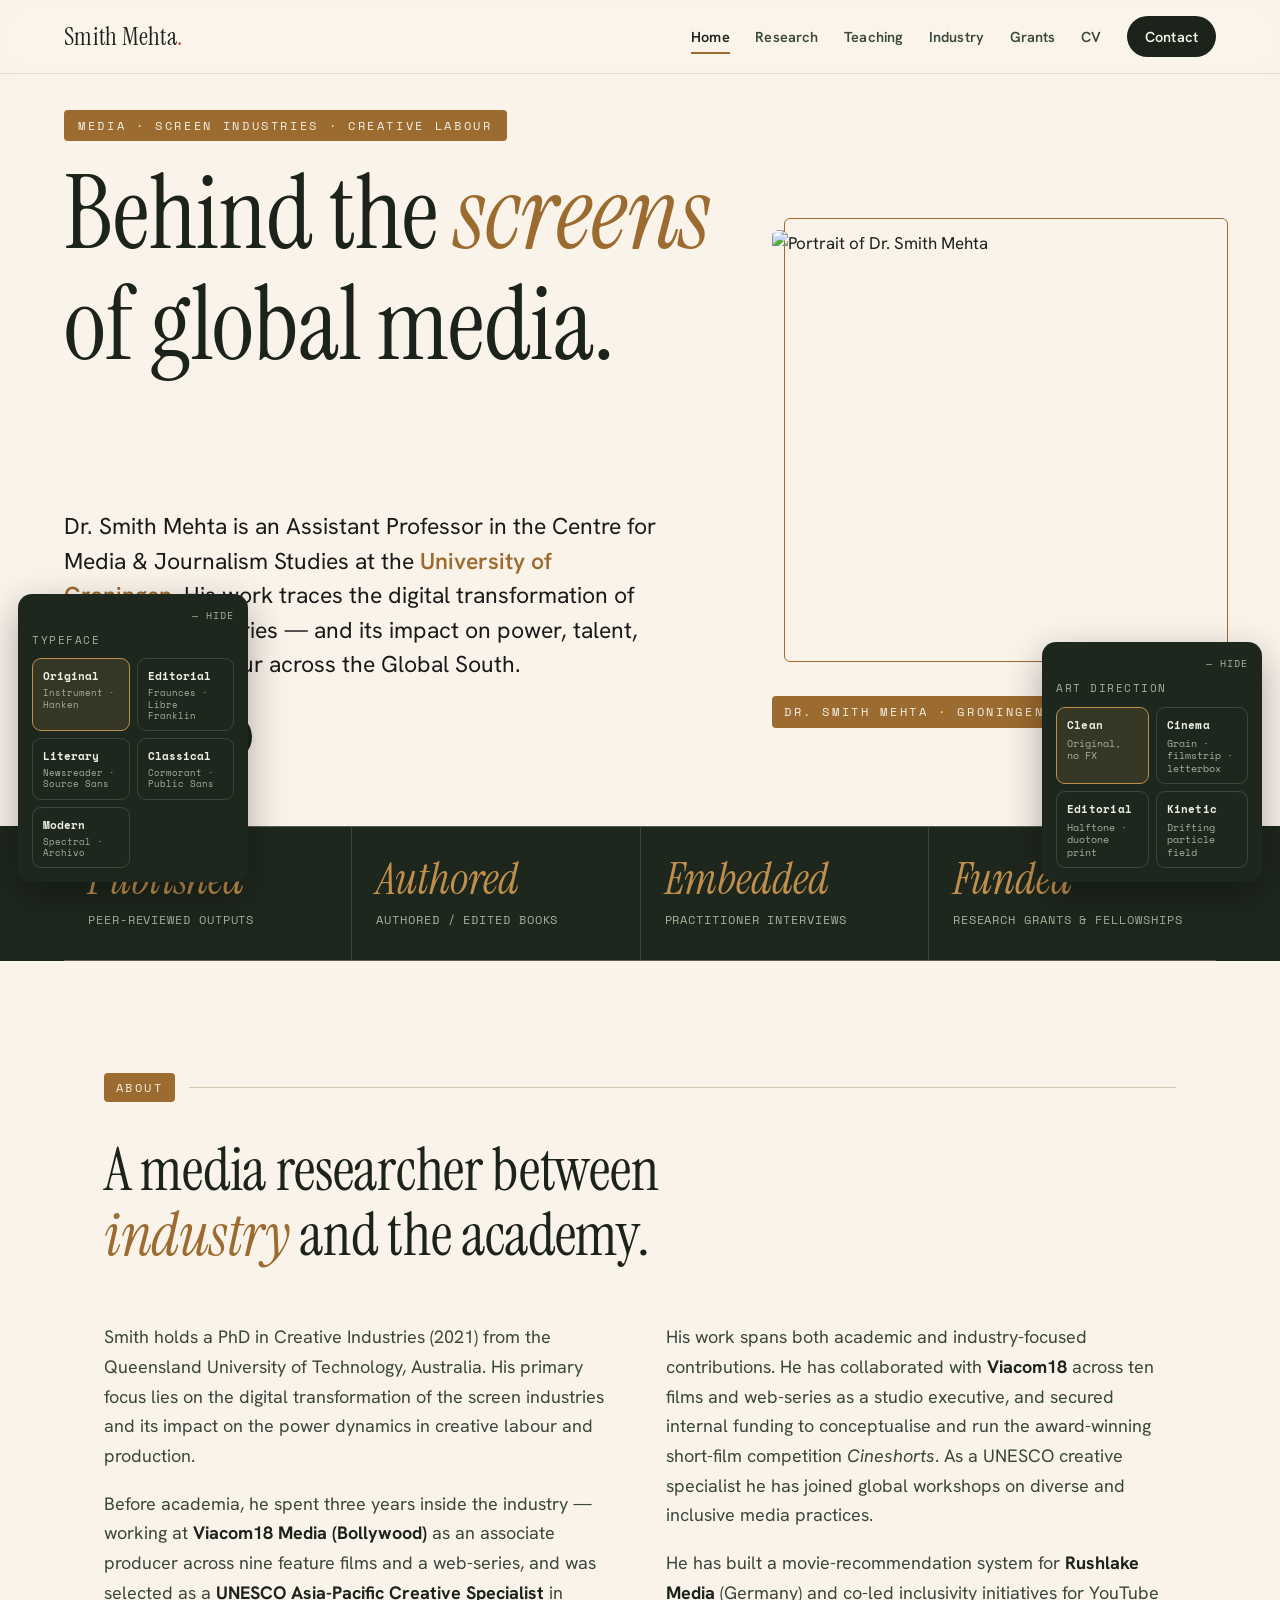
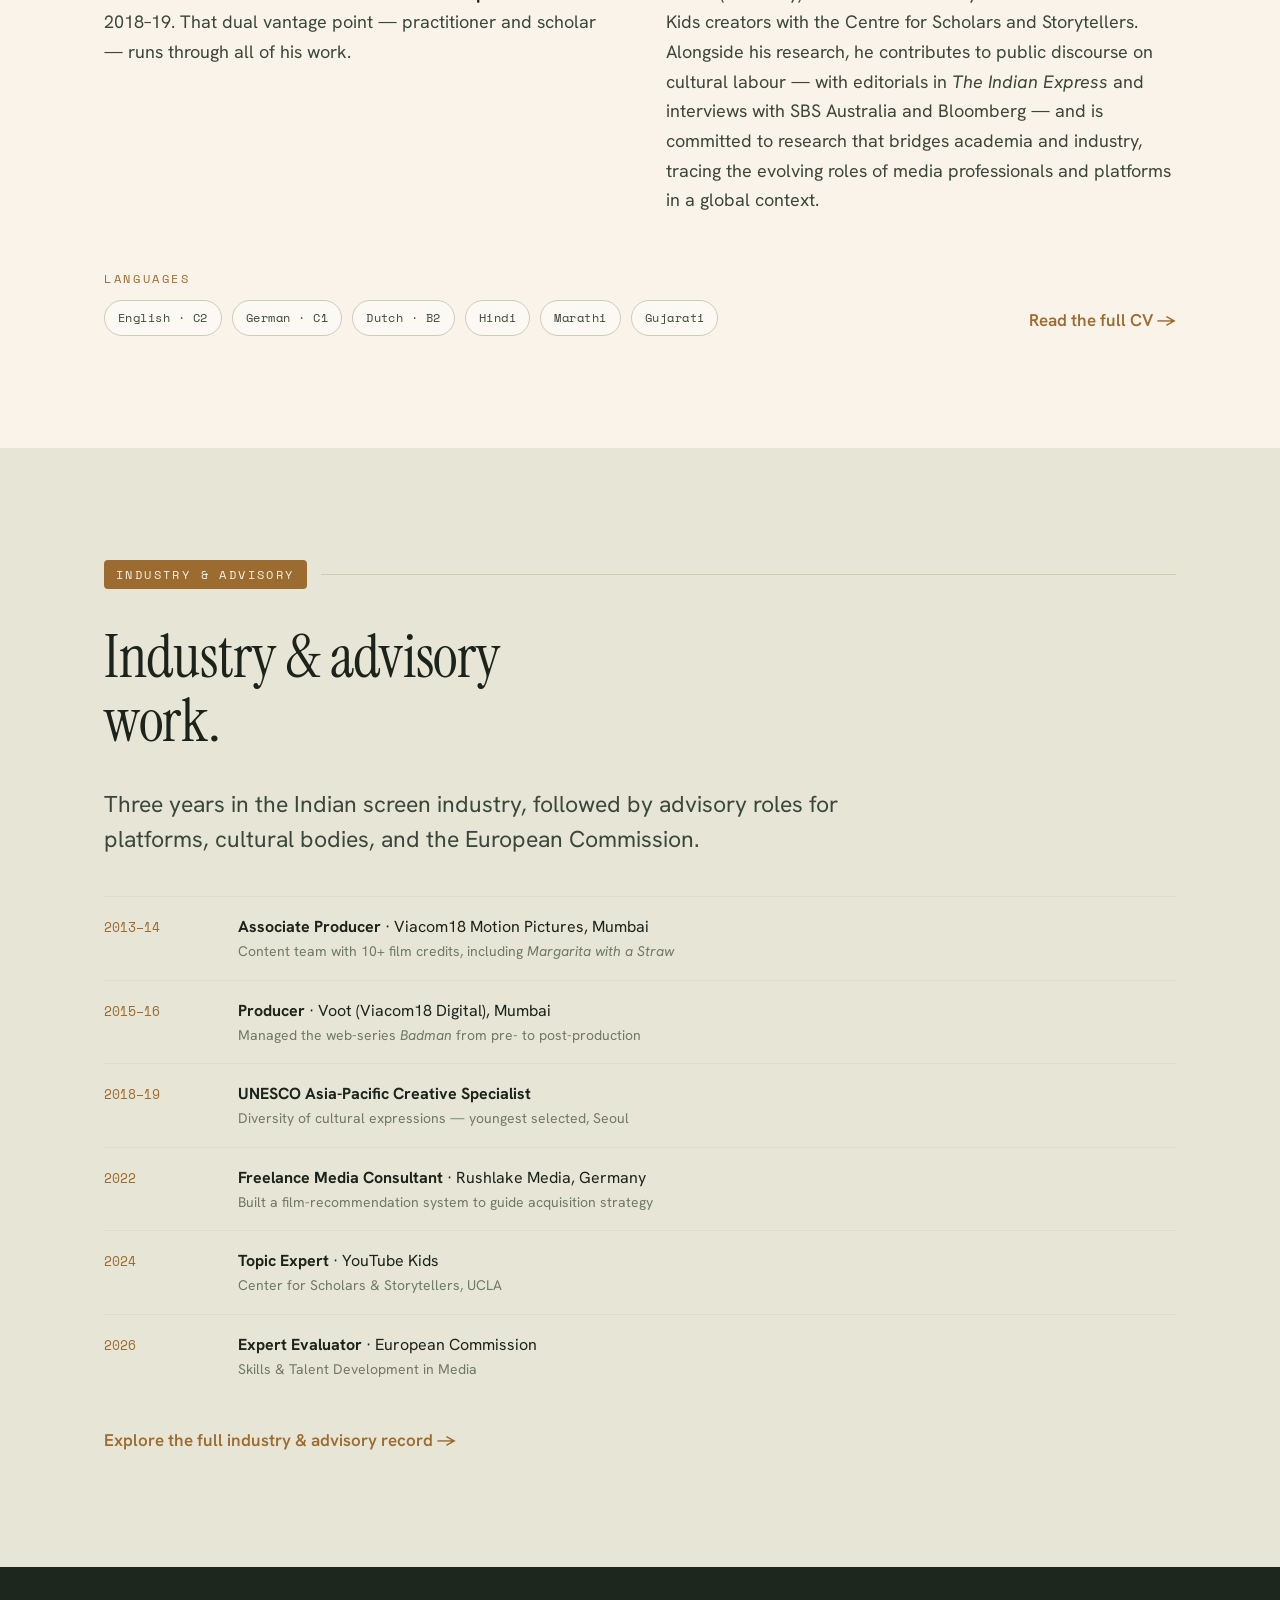
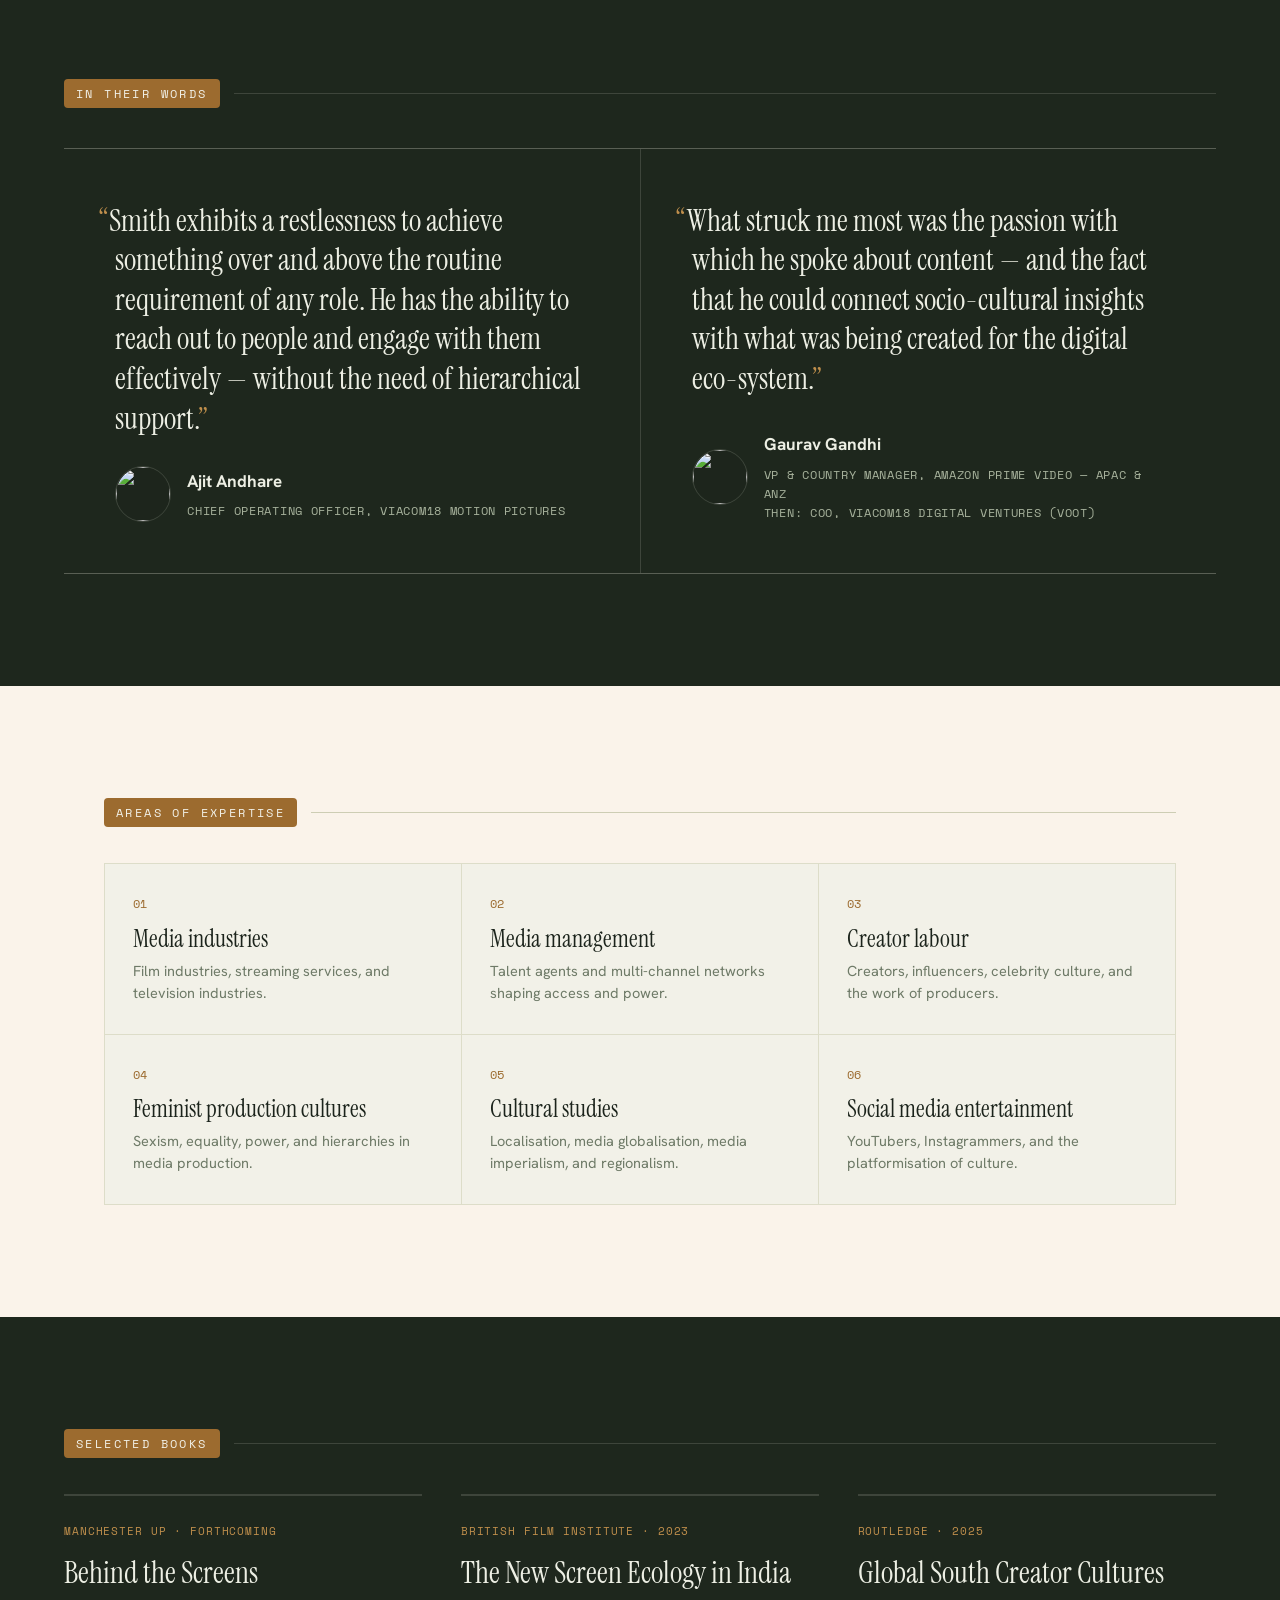
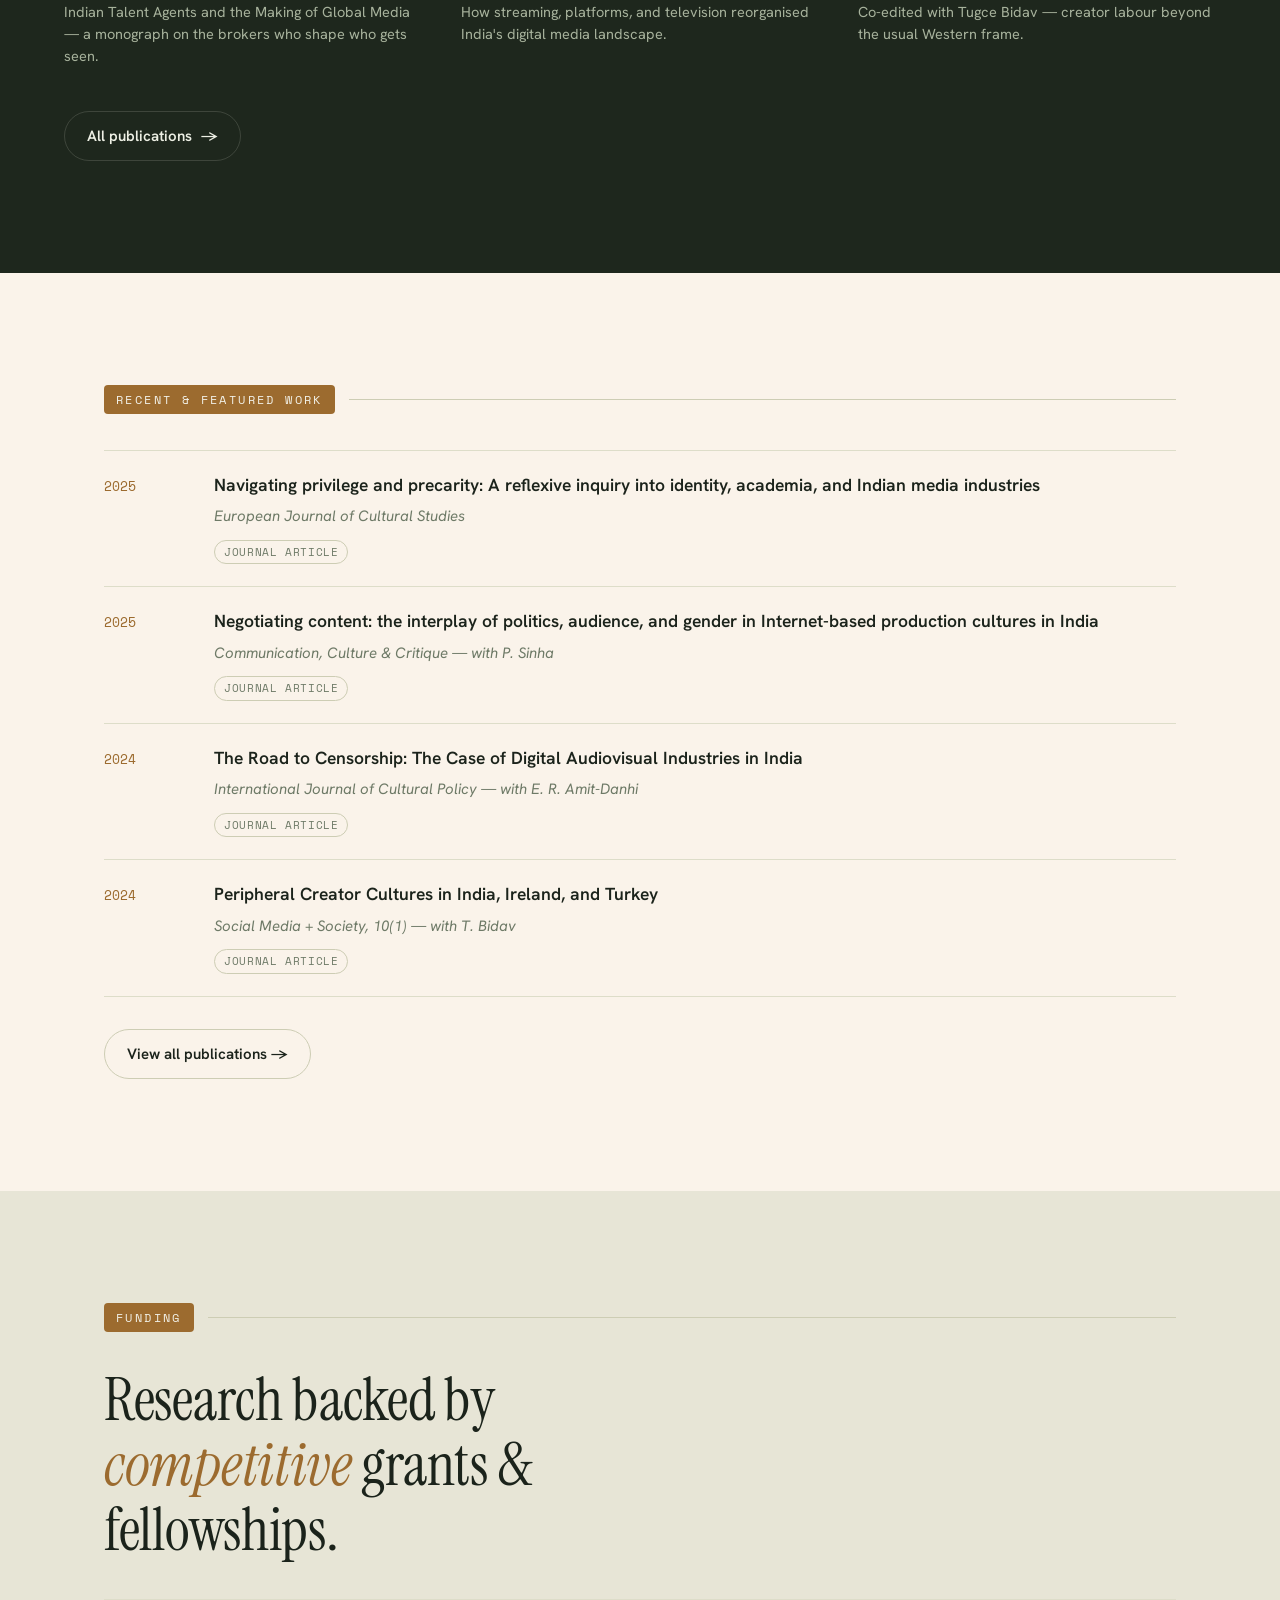
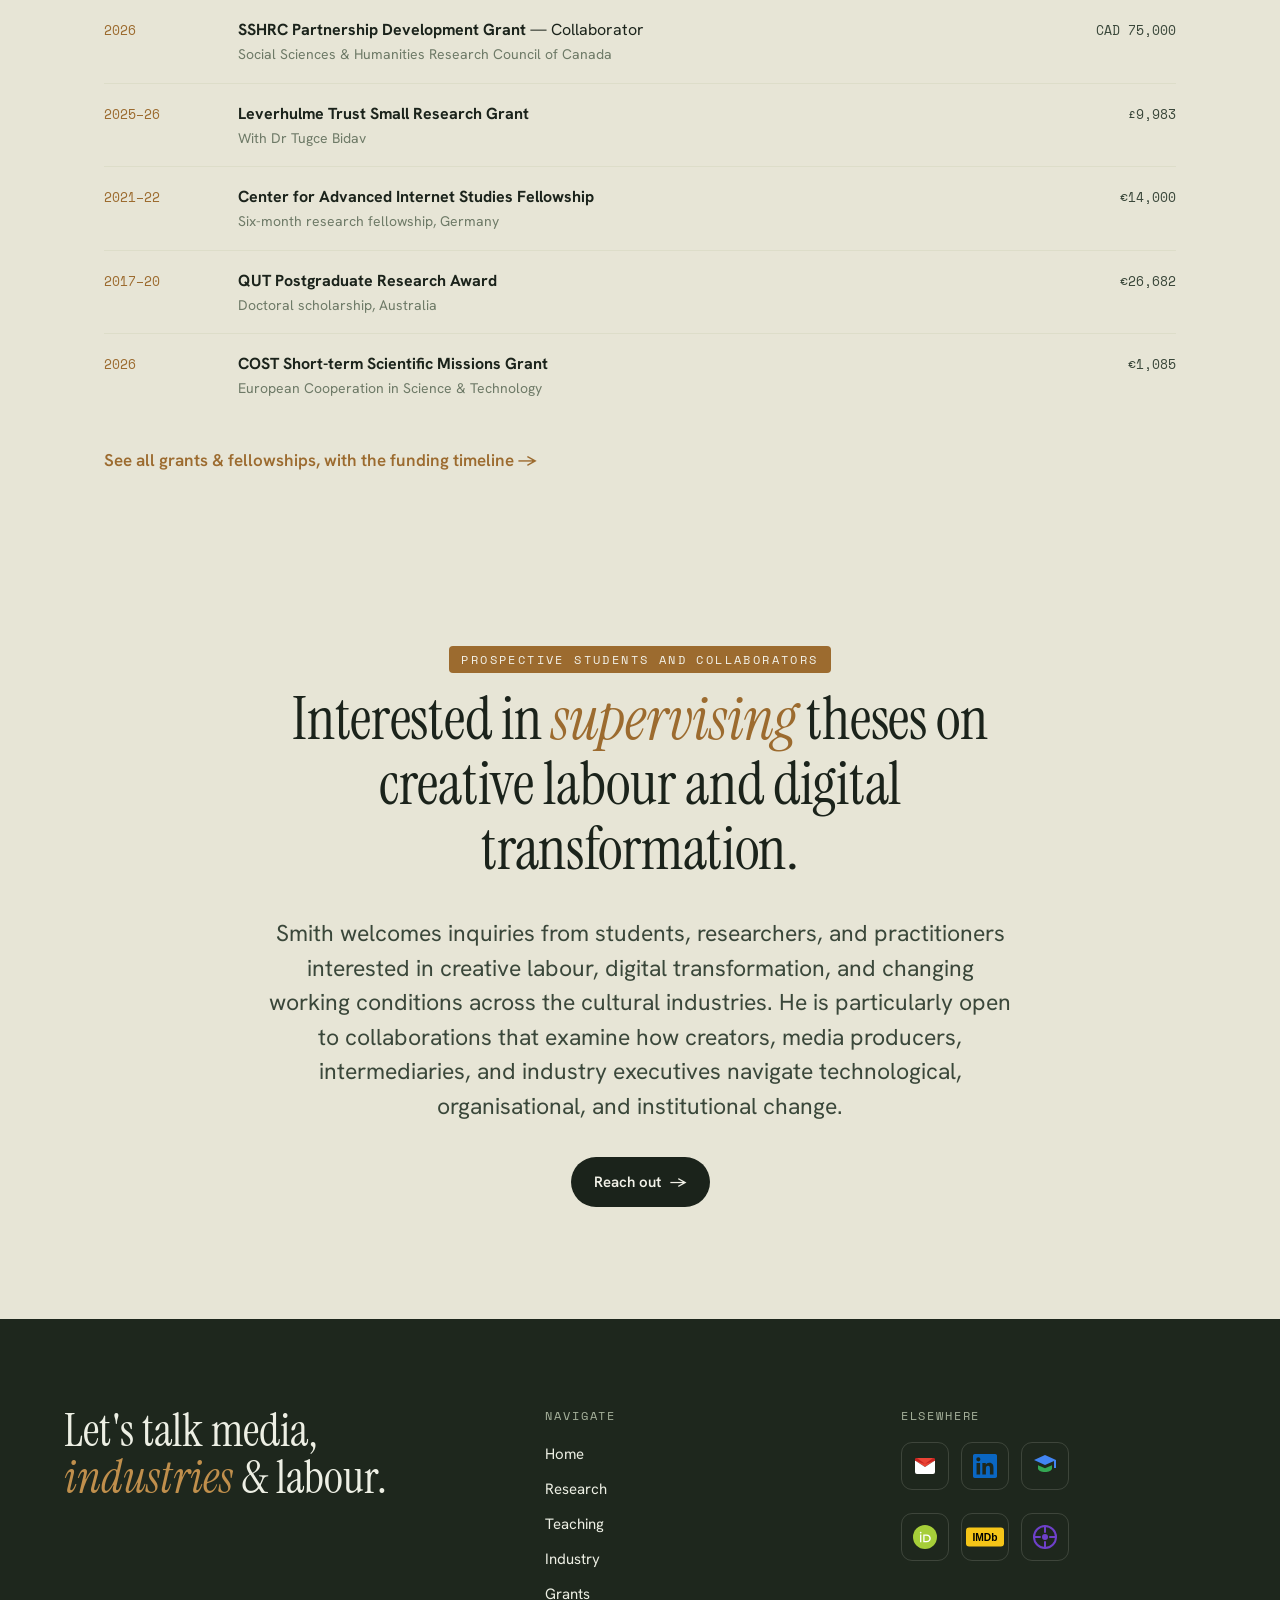
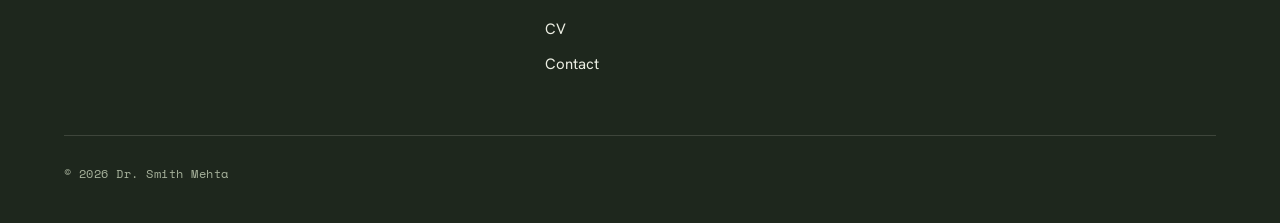
==== index.html @ 765a59c0 "Add files via upload" ====
<!DOCTYPE html>
<html lang="en">
<head>
<meta charset="UTF-8" />
<meta name="viewport" content="width=device-width, initial-scale=1.0" />
<title>Dr. Smith Mehta — Media Researcher, University of Groningen</title>
<meta name="description" content="Dr. Smith Mehta is an Assistant Professor at the University of Groningen, researching the digital transformation of the screen industries and creative labour across the Global South." />
<link rel="preconnect" href="https://fonts.googleapis.com" />
<link rel="preconnect" href="https://fonts.gstatic.com" crossorigin />
<link rel="stylesheet" href="style.css?v=5" />
<link rel="stylesheet" href="immersive.css?v=1" />
</head>
<body style="background-color: rgb(250, 243, 234);">

<!-- ===================== HEADER ===================== -->
<header class="site-header">
  <div class="bar">
    <a class="brand" href="index.html">Smith Mehta<span style="color:#bf5a36;">.</span></a>
    <button class="nav-toggle" aria-label="Menu"><span></span><span></span><span></span></button>
    <nav class="nav">
      <a href="index.html" class="active">Home</a>
      <a href="research.html">Research</a>
      <a href="teaching.html">Teaching</a>
      <a href="industry.html">Industry</a>
      <a href="grants.html">Grants</a>
      <a href="cv.html">CV</a>
      <a href="contact.html" class="pill">Contact</a>
    </nav>
  </div>
</header>

<!-- ===================== HERO ===================== -->
<section class="section hero-section" style="position:relative; overflow:hidden; padding-top: clamp(20px,3vw,36px); padding-bottom: clamp(40px,6vw,64px);">
  <div class="container container--wide" style="position:relative; z-index:2;">
    <p class="kicker" style="display:inline-block; background:var(--clay); color:var(--paper); padding:6px 14px; border-radius:4px;">Media · Screen Industries · Creative Labour</p>
    <h1 class="display" style="max-width: 14ch;">Behind the <em>screens</em> of global media.</h1>
    <div style="display:grid; grid-template-columns: 1.45fr 1fr; gap: clamp(32px,5vw,72px); align-items:start; margin-top: clamp(20px,3vw,32px);" class="hero-grid">
      <div>
        <p class="lead" style="max-width: 46ch; color:#1a1a1a;">Dr. Smith Mehta is an Assistant Professor in the Centre for Media &amp; Journalism Studies at the <b>University of Groningen</b>. His work traces the digital transformation of the screen industries — and its impact on power, talent, and creative labour across the Global South.</p>
        <div style="display:flex; gap:14px; flex-wrap:wrap; margin-top:30px;">
          <a class="btn btn--solid" href="research.html">Explore research <span class="arr">→</span></a>
        </div>
      </div>
      <figure style="margin:0; margin-top: clamp(-260px,-20vw,-150px);">
        <div style="position:relative;">
          <img src="assets/smith-mehta.jpg" alt="Portrait of Dr. Smith Mehta" style="width:100%; aspect-ratio:1/1; object-fit:cover; border-radius:6px; position:relative; z-index:1;" />
          <span style="position:absolute; inset:-12px -12px 12px 12px; border:1px solid var(--clay); border-radius:6px; z-index:0;"></span>
        </div>
        <figcaption class="kicker" style="margin:22px 0 0; display:inline-block; background:var(--clay); color:var(--paper); padding:6px 12px; border-radius:4px;">Dr. Smith Mehta · Groningen, NL</figcaption>
      </figure>
    </div>
  </div>
</section>

<!-- ===================== STATS ===================== -->
<section class="deep">
  <div class="container container--wide" style="padding-top:0; padding-bottom:0;">
    <div class="stat-row">
      <div class="stat"><div class="num"><em>Published</em></div><div class="lbl">Peer-reviewed outputs</div></div>
      <div class="stat"><div class="num"><em>Authored</em></div><div class="lbl">Authored / edited books</div></div>
      <div class="stat"><div class="num"><em>Embedded</em></div><div class="lbl">Practitioner interviews</div></div>
      <div class="stat"><div class="num"><em>Funded</em></div><div class="lbl">Research grants &amp; fellowships</div></div>
    </div>
  </div>
</section>

<!-- ===================== ABOUT ===================== -->
<section class="section" id="about">
  <div class="container">
    <p class="section-label"><span class="sl-mark">About</span></p>
    <h2 class="display" style="max-width:24ch; margin:0 0 clamp(28px,3.5vw,44px); font-size:clamp(34px,5vw,60px);">A media researcher between <em>industry</em> and the academy.</h2>
    <div class="about-grid" style="display:grid; grid-template-columns:1fr 1fr; gap:clamp(28px,4vw,56px); align-items:start;">
      <div>
        <p style="font-size:18px; line-height:1.65; margin-top:0; color:var(--ink-soft);">Smith holds a PhD in Creative Industries (2021) from the Queensland University of Technology, Australia. His primary focus lies on the digital transformation of the screen industries and its impact on the power dynamics in creative labour and production.</p>
        <p style="font-size:18px; line-height:1.65; color:var(--ink-soft);">Before academia, he spent three years inside the industry — working at <b style="color:var(--ink)">Viacom18 Media (Bollywood)</b> as an associate producer across nine feature films and a web-series, and was selected as a <b style="color:var(--ink)">UNESCO Asia-Pacific Creative Specialist</b> in 2018–19. That dual vantage point — practitioner and scholar — runs through all of his work.</p>
      </div>
      <div>
        <p style="font-size:18px; line-height:1.65; margin-top:0; color:var(--ink-soft);">His work spans both academic and industry-focused contributions. He has collaborated with <b style="color:var(--ink)">Viacom18</b> across ten films and web-series as a studio executive, and secured internal funding to conceptualise and run the award-winning short-film competition <i>Cineshorts</i>. As a UNESCO creative specialist he has joined global workshops on diverse and inclusive media practices.</p>
        <p style="font-size:18px; line-height:1.65; color:var(--ink-soft);">He has built a movie-recommendation system for <b style="color:var(--ink)">Rushlake Media</b> (Germany) and co-led inclusivity initiatives for YouTube Kids creators with the Centre for Scholars and Storytellers. Alongside his research, he contributes to public discourse on cultural labour — with editorials in <i>The Indian Express</i> and interviews with SBS Australia and Bloomberg — and is committed to research that bridges academia and industry, tracing the evolving roles of media professionals and platforms in a global context.</p>
      </div>
    </div>
    <div style="display:flex; flex-wrap:wrap; align-items:flex-end; justify-content:space-between; gap:24px; margin-top:36px;">
      <div>
        <p class="kicker" style="margin-bottom:12px;">Languages</p>
        <div class="chips">
          <span class="chip">English · C2</span>
          <span class="chip">German · C1</span>
          <span class="chip">Dutch · B2</span>
          <span class="chip">Hindi</span>
          <span class="chip">Marathi</span>
          <span class="chip">Gujarati</span>
        </div>
      </div>
      <a class="tlink" href="cv.html" style="display:inline-block;">Read the full CV →</a>
    </div>
  </div>
</section>

<!-- ===================== INDUSTRY ===================== -->
<section class="section alt" id="industry">
  <div class="container">
    <p class="section-label"><span class="sl-mark">Industry &amp; advisory</span></p>
    <h2 class="display" style="max-width:18ch; margin-bottom:22px;">Industry &amp; advisory work.</h2>
    <p class="lead" style="max-width:62ch; margin:0 0 40px;">Three years in the Indian screen industry, followed by advisory roles for platforms, cultural bodies, and the European Commission.</p>
    <div class="ind-list">
      <div class="list-line"><div class="yr">2013–14</div><div class="main"><b>Associate Producer</b> · Viacom18 Motion Pictures, Mumbai<span class="sub">Content team with 10+ film credits, including <i>Margarita with a Straw</i></span></div><div class="amt"></div></div>
      <div class="list-line"><div class="yr">2015–16</div><div class="main"><b>Producer</b> · Voot (Viacom18 Digital), Mumbai<span class="sub">Managed the web-series <i>Badman</i> from pre- to post-production</span></div><div class="amt"></div></div>
      <div class="list-line"><div class="yr">2018–19</div><div class="main"><b>UNESCO Asia-Pacific Creative Specialist</b><span class="sub">Diversity of cultural expressions — youngest selected, Seoul</span></div><div class="amt"></div></div>
      <div class="list-line"><div class="yr">2022</div><div class="main"><b>Freelance Media Consultant</b> · Rushlake Media, Germany<span class="sub">Built a film-recommendation system to guide acquisition strategy</span></div><div class="amt"></div></div>
      <div class="list-line"><div class="yr">2024</div><div class="main"><b>Topic Expert</b> · YouTube Kids<span class="sub">Center for Scholars &amp; Storytellers, UCLA</span></div><div class="amt"></div></div>
      <div class="list-line"><div class="yr">2026</div><div class="main"><b>Expert Evaluator</b> · European Commission<span class="sub">Skills &amp; Talent Development in Media</span></div><div class="amt"></div></div>
    </div>
    <a class="tlink" href="industry.html" style="display:inline-block; margin-top:30px;">Explore the full industry &amp; advisory record →</a>
  </div>
</section>

<!-- ===================== TESTIMONIALS ===================== -->
<section class="section deep" id="testimonials">
  <div class="container container--wide">
    <p class="section-label"><span class="sl-mark">In their words</span></p>
    <div class="tm-grid">
      <figure class="tm-card">
        <blockquote class="tm-quote">Smith exhibits a restlessness to achieve something over and above the routine requirement of any role. He has the ability to reach out to people and engage with them effectively — without the need of hierarchical support.</blockquote>
        <figcaption class="tm-by">
          <image-slot id="tmAjit" class="tm-avatar" shape="circle" fit="cover" src="assets/ajit-andhare.jpg" placeholder="Photo"></image-slot>
          <span class="tm-meta">
            <span class="tm-name">Ajit Andhare</span>
            <span class="tm-role">Chief Operating Officer, Viacom18 Motion Pictures</span>
          </span>
        </figcaption>
      </figure>
      <figure class="tm-card">
        <blockquote class="tm-quote">What struck me most was the passion with which he spoke about content — and the fact that he could connect socio-cultural insights with what was being created for the digital eco-system.</blockquote>
        <figcaption class="tm-by">
          <image-slot id="tmGaurav" class="tm-avatar" shape="circle" fit="cover" src="assets/gaurav-gandhi.jpg" placeholder="Photo"></image-slot>
          <span class="tm-meta">
            <span class="tm-name">Gaurav Gandhi</span>
            <span class="tm-role">VP &amp; Country Manager, Amazon Prime Video — APAC &amp; ANZ<br/>Then: COO, Viacom18 Digital Ventures (Voot)</span>
          </span>
        </figcaption>
      </figure>
    </div>
  </div>
</section>

<!-- ===================== EXPERTISE ===================== -->
<section class="section" id="areas">
  <div class="container">
    <p class="section-label"><span class="sl-mark">Areas of expertise</span></p>
    <div class="exp-grid">
      <div class="exp-cell"><div class="n">01</div><h3>Media industries</h3><p>Film industries, streaming services, and television industries.</p></div>
      <div class="exp-cell"><div class="n">02</div><h3>Media management</h3><p>Talent agents and multi-channel networks shaping access and power.</p></div>
      <div class="exp-cell"><div class="n">03</div><h3>Creator labour</h3><p>Creators, influencers, celebrity culture, and the work of producers.</p></div>
      <div class="exp-cell"><div class="n">04</div><h3>Feminist production cultures</h3><p>Sexism, equality, power, and hierarchies in media production.</p></div>
      <div class="exp-cell"><div class="n">05</div><h3>Cultural studies</h3><p>Localisation, media globalisation, media imperialism, and regionalism.</p></div>
      <div class="exp-cell"><div class="n">06</div><h3>Social media entertainment</h3><p>YouTubers, Instagrammers, and the platformisation of culture.</p></div>
    </div>
  </div>
</section>

<!-- ===================== BOOKS ===================== -->
<section class="section deep" id="books">
  <div class="container container--wide">
    <p class="section-label"><span class="sl-mark">Selected books</span></p>
    <div class="book-row">
      <article class="book-card">
        <span class="tag">Manchester UP · Forthcoming</span>
        <h3>Behind the Screens</h3>
        <p>Indian Talent Agents and the Making of Global Media — a monograph on the brokers who shape who gets seen.</p>
      </article>
      <article class="book-card">
        <span class="tag">British Film Institute · 2023</span>
        <h3>The New Screen Ecology in India</h3>
        <p>How streaming, platforms, and television reorganised India's digital media landscape.</p>
      </article>
      <article class="book-card">
        <span class="tag">Routledge · 2025</span>
        <h3>Global South Creator Cultures</h3>
        <p>Co-edited with Tugce Bidav — creator labour beyond the usual Western frame.</p>
      </article>
    </div>
    <a class="btn btn--ghost" href="research.html" style="margin-top:44px;">All publications <span class="arr">→</span></a>
  </div>
</section>

<!-- ===================== FEATURED PUBLICATIONS ===================== -->
<section class="section" id="featured">
  <div class="container">
    <p class="section-label"><span class="sl-mark">Recent &amp; featured work</span></p>
    <div class="pub-list">
      <article class="pub">
        <div class="yr">2025</div>
        <div class="body">
          <p class="title"><a class="title-link" href="https://doi.org/10.1177/13675494251361366" target="_blank" rel="noopener">Navigating privilege and precarity: A reflexive inquiry into identity, academia, and Indian media industries</a></p>
          <span class="venue">European Journal of Cultural Studies</span>
          <div class="meta"><span class="badge">Journal article</span></div>
        </div>
      </article>
      <article class="pub">
        <div class="yr">2025</div>
        <div class="body">
          <p class="title"><a class="title-link" href="https://doi.org/10.1093/ccc/tcaf002" target="_blank" rel="noopener">Negotiating content: the interplay of politics, audience, and gender in Internet-based production cultures in India</a></p>
          <span class="venue">Communication, Culture &amp; Critique — with P. Sinha</span>
          <div class="meta"><span class="badge">Journal article</span></div>
        </div>
      </article>
      <article class="pub">
        <div class="yr">2024</div>
        <div class="body">
          <p class="title"><a class="title-link" href="https://doi.org/10.1080/10286632.2024.2402257" target="_blank" rel="noopener">The Road to Censorship: The Case of Digital Audiovisual Industries in India</a></p>
          <span class="venue">International Journal of Cultural Policy — with E. R. Amit-Danhi</span>
          <div class="meta"><span class="badge">Journal article</span></div>
        </div>
      </article>
      <article class="pub">
        <div class="yr">2024</div>
        <div class="body">
          <p class="title"><a class="title-link" href="https://doi.org/10.1177/20563051241234693" target="_blank" rel="noopener">Peripheral Creator Cultures in India, Ireland, and Turkey</a></p>
          <span class="venue">Social Media + Society, 10(1) — with T. Bidav</span>
          <div class="meta"><span class="badge">Journal article</span></div>
        </div>
      </article>
    </div>
    <a class="btn btn--ghost" href="research.html" style="display:inline-block; margin-top:32px;">View all publications <span class="arr">→</span></a>
  </div>
</section>

<!-- ===================== FUNDING ===================== -->
<section class="section alt" id="funding" style="height: 947px;">
  <div class="container">
    <p class="section-label"><span class="sl-mark">Funding</span></p>
    <h2 class="display" style="max-width:16ch; margin-bottom:26px;">Research backed by <em>competitive</em> grants &amp; fellowships.</h2>
    <div class="grant-list">
      <div class="list-line"><div class="yr">2026</div><div class="main"><b>SSHRC Partnership Development Grant</b> — Collaborator<span class="sub">Social Sciences &amp; Humanities Research Council of Canada</span></div><div class="amt">CAD 75,000</div></div>
      <div class="list-line"><div class="yr">2025–26</div><div class="main"><b>Leverhulme Trust Small Research Grant</b><span class="sub">With Dr Tugce Bidav</span></div><div class="amt">£9,983</div></div>
      <div class="list-line"><div class="yr">2021–22</div><div class="main"><b>Center for Advanced Internet Studies Fellowship</b><span class="sub">Six-month research fellowship, Germany</span></div><div class="amt">€14,000</div></div>
      <div class="list-line"><div class="yr">2017–20</div><div class="main"><b>QUT Postgraduate Research Award</b><span class="sub">Doctoral scholarship, Australia</span></div><div class="amt">€26,682</div></div>
      <div class="list-line"><div class="yr">2026</div><div class="main"><b>COST Short-term Scientific Missions Grant</b><span class="sub">European Cooperation in Science &amp; Technology</span></div><div class="amt">€1,085</div></div>
    </div>
    <a class="tlink" href="grants.html" style="display:inline-block; margin-top:30px;">See all grants &amp; fellowships, with the funding timeline →</a>
  </div>
</section>

<!-- ===================== SUPERVISING CTA ===================== -->
<section class="section alt" id="supervising">
  <div class="container" style="text-align:center; max-width:880px;">
    <p class="kicker" style="justify-content:center;"><span class="sl-mark">Prospective students and collaborators</span></p>
    <h2 class="display" style="margin-bottom:24px;">Interested in <em>supervising</em> theses on creative labour and digital transformation.</h2>
    <p class="lead" style="margin:0 auto 34px; max-width:60ch;">Smith welcomes inquiries from students, researchers, and practitioners interested in creative labour, digital transformation, and changing working conditions across the cultural industries. He is particularly open to collaborations that examine how creators, media producers, intermediaries, and industry executives navigate technological, organisational, and institutional change.</p>
    <div><a class="btn btn--solid" href="contact.html">Reach out <span class="arr">→</span></a></div>
  </div>
</section>

<!-- ===================== FOOTER ===================== -->
<footer class="site-footer">
  <div class="container container--wide">
    <div class="foot-top">
      <div class="big">Let's talk media,<br/><em>industries</em> &amp; labour.</div>
      <div class="foot-col">
        <h4>Navigate</h4>
        <a href="index.html">Home</a>
        <a href="research.html">Research</a>
        <a href="teaching.html">Teaching</a>
        <a href="industry.html">Industry</a>
        <a href="grants.html">Grants</a>
        <a href="cv.html">CV</a>
        <a href="contact.html">Contact</a>
      </div>
      <div class="foot-col">
        <h4>Elsewhere</h4>
        <div class="foot-logos">
          <a href="mailto:smitmehta9591@gmail.com" aria-label="Email" title="smitmehta9591@gmail.com">
            <svg viewBox="0 0 24 24" aria-hidden="true"><path fill="#EA4335" d="M2 6.5 12 13l10-6.5V6a2 2 0 0 0-2-2H4a2 2 0 0 0-2 2v.5z"/><path fill="#fff" d="M2 6.5V18a2 2 0 0 0 2 2h16a2 2 0 0 0 2-2V6.5L12 13 2 6.5z"/><path fill="#C5221F" d="M2 6.5V6a2 2 0 0 1 2-2l8 6L2 6.5z"/><path fill="#C5221F" d="M22 6.5V6a2 2 0 0 0-2-2l-8 6 10-3.5z"/></svg>
          </a>
          <a href="https://www.linkedin.com/in/smithmehta" target="_blank" rel="noopener" aria-label="LinkedIn" title="LinkedIn">
            <svg viewBox="0 0 24 24" aria-hidden="true"><path fill="#0A66C2" d="M20.45 20.45h-3.55v-5.57c0-1.33-.02-3.04-1.85-3.04-1.85 0-2.14 1.45-2.14 2.94v5.67H9.36V9h3.41v1.56h.05c.47-.9 1.64-1.85 3.37-1.85 3.6 0 4.27 2.37 4.27 5.45v6.29zM5.34 7.43a2.06 2.06 0 1 1 0-4.12 2.06 2.06 0 0 1 0 4.12zM7.12 20.45H3.56V9h3.56v11.45zM22.22 0H1.77C.79 0 0 .77 0 1.73v20.54C0 23.23.79 24 1.77 24h20.45c.98 0 1.78-.77 1.78-1.73V1.73C24 .77 23.2 0 22.22 0z"/></svg>
          </a>
          <a href="https://scholar.google.com/citations?user=PSNeib4AAAAJ&hl=en" target="_blank" rel="noopener" aria-label="Google Scholar" title="Google Scholar">
            <svg viewBox="0 0 24 24" aria-hidden="true"><path fill="#4285F4" d="M12 1L1 6l11 5 9-4.09V14h2V6L12 1z"/><path fill="#34A853" d="M5 11.18v3.32C5 16.43 8.13 18 12 18s7-1.57 7-3.5v-3.32l-7 3.18-7-3.18z"/></svg>
          </a>
          <a href="https://orcid.org/0000-0002-9429-3240" target="_blank" rel="noopener" aria-label="ORCID" title="ORCID 0000-0002-9429-3240">
            <svg viewBox="0 0 24 24" aria-hidden="true"><circle cx="12" cy="12" r="12" fill="#A6CE39"/><path fill="#fff" d="M7.7 8.4a.86.86 0 1 1 0-1.72.86.86 0 0 1 0 1.72zM7.05 9.6h1.3v7.7h-1.3V9.6zm3.2 0h3.18c3.03 0 4.36 2.17 4.36 3.86 0 1.84-1.44 3.86-4.34 3.86h-3.2V9.6zm1.3 1.18v5.34h1.74c2.48 0 3.05-1.88 3.05-2.67 0-1.29-.82-2.67-3.1-2.67h-1.69z"/></svg>
          </a>
          <a href="https://www.imdb.com/name/nm14310551/" target="_blank" rel="noopener" aria-label="IMDb" title="IMDb">
            <svg viewBox="0 0 48 24" aria-hidden="true"><rect width="48" height="24" rx="4" fill="#F5C518"/><text x="24" y="17" text-anchor="middle" font-family="Arial, sans-serif" font-weight="700" font-size="13" fill="#000">IMDb</text></svg>
          </a>
          <a href="https://www.webofscience.com/wos/author/record/AAY-8425-2020" target="_blank" rel="noopener" aria-label="Web of Science" title="Web of Science — Reviewer record">
            <svg viewBox="0 0 24 24" aria-hidden="true"><circle cx="12" cy="12" r="11" fill="none" stroke="#6E40C9" stroke-width="2"/><circle cx="12" cy="12" r="3" fill="#6E40C9"/><path d="M12 1v6M12 17v6M1 12h6M17 12h6" stroke="#6E40C9" stroke-width="2" stroke-linecap="round"/></svg>
          </a>
        </div>
      </div>
    </div>
    <div class="foot-bottom">
      <span>© 2026 Dr. Smith Mehta</span>
    </div>
  </div>
</footer>

<script src="image-slot.js"></script>
<script src="site.js"></script>
<script src="immersive.js?v=1"></script>
<script src="fonts.js?v=1"></script>

</body>
</html>
---- style.css ----
/* =====================================================================
   Dr. Smith Mehta — Academic Site
   Direction C · Warm Editorial
   Shared design system
   ===================================================================== */

@import url('https://fonts.googleapis.com/css2?family=Instrument+Serif:ital@0;1&family=Hanken+Grotesk:wght@400;500;600;700;800&family=Space+Mono:wght@400;700&family=Fraunces:ital,opsz,wght@0,9..144,400;1,9..144,400&family=Libre+Franklin:wght@400;500;600;700;800&family=Newsreader:ital,opsz,wght@0,6..72,400;1,6..72,400&family=Source+Sans+3:wght@400;500;600;700&family=IBM+Plex+Mono:wght@400;600&family=Cormorant+Garamond:ital,wght@0,400;0,600;1,400&family=Public+Sans:wght@400;500;600;700;800&family=Archivo:wght@400;500;600;700;800&family=DM+Mono:wght@400;500&family=Spectral:ital,wght@0,400;0,600;1,400&family=JetBrains+Mono:wght@400;600&display=swap');

:root {
  --paper:    #f2f1e8;
  --paper-2:  #e7e5d6;
  --ink:      #1b231b;
  --ink-soft: #3a473a;
  --muted:    #6e7a67;
  --clay:     #9c6b2f;
  --clay-2:   #c08f4c;
  --deep:     #1e271d;
  --deep-2:   #263026;
  --on-deep:  #edefe4;
  --on-deep-muted: #a7b29c;
  --line:     #ddddc9;
  --line-2:   #cdcdb4;
  --line-deep: rgba(237,239,228,0.15);

  --display: 'Instrument Serif', Georgia, serif;
  --sans: 'Hanken Grotesk', system-ui, sans-serif;
  --mono: 'Space Mono', ui-monospace, monospace;

  --maxw: 1200px;
  --pad: clamp(22px, 5vw, 64px);
}

* { box-sizing: border-box; }

html { scroll-behavior: smooth; }

body {
  margin: 0;
  background: var(--paper);
  color: var(--ink);
  font-family: var(--sans);
  font-size: 17px;
  line-height: 1.6;
  -webkit-font-smoothing: antialiased;
  text-rendering: optimizeLegibility;
  font-synthesis: none;
}

a { color: inherit; }

img { display: block; max-width: 100%; }

::selection { background: var(--clay); color: var(--paper); }

/* ---------- Layout primitives ---------- */
.container { max-width: var(--maxw); margin: 0 auto; padding-left: var(--pad); padding-right: var(--pad); }
.container--wide { max-width: 1340px; }

.section { padding: clamp(56px, 9vw, 112px) 0; }
.section--tight { padding: clamp(40px, 6vw, 72px) 0; }

.deep { background: var(--deep); color: var(--on-deep); }
.deep h1, .deep h2, .deep h3 { color: var(--on-deep); }
.alt { background: var(--paper-2); }

/* ---------- Hero background photo ---------- */
.hero-bg {
  position: absolute;
  inset: 0;
  width: 100%;
  height: 100%;
  z-index: 0;
  --image-slot-radius: 0;
}
.hero-bg[data-filled] {
  opacity: 0.45;
  filter: saturate(0.9) brightness(0.82);
}
.hero-bg::part(image) { object-position: 50% 12%; }

/* ---------- Type ---------- */
.kicker {
  font-family: var(--mono);
  font-size: 12px;
  letter-spacing: 0.22em;
  text-transform: uppercase;
  color: var(--clay);
  margin: 0 0 18px;
}
.deep .kicker { color: var(--clay-2); }

.display {
  font-family: var(--display);
  font-weight: 400;
  letter-spacing: -0.005em;
  line-height: 1.08;
  margin: 0;
  padding-bottom: 0.18em;
}
.display em { font-style: italic; color: var(--clay); }
.deep .display em { color: var(--clay-2); }

h1.display { font-size: clamp(48px, 8vw, 104px); padding-bottom: 0.72em; }
h2.display { font-size: clamp(34px, 5vw, 60px); }
h3.display { font-size: clamp(26px, 3vw, 36px); }

.lead {
  font-size: clamp(19px, 2.1vw, 23px);
  line-height: 1.5;
  color: var(--ink-soft);
  font-weight: 400;
}
.lead b, .lead strong { color: var(--clay); font-weight: 600; }
.deep .lead { color: var(--on-deep); }
.deep .lead b { color: var(--clay-2); }

.section-label {
  font-family: var(--mono);
  font-size: 12px;
  letter-spacing: 0.2em;
  text-transform: uppercase;
  color: var(--muted);
  display: flex;
  align-items: center;
  gap: 14px;
  margin: 0 0 36px;
}
.section-label::after {
  content: "";
  flex: 1;
  height: 1px;
  background: var(--line-2);
}
.deep .section-label { color: var(--on-deep-muted); }
.deep .section-label::after { background: var(--line-deep); }
.sl-mark {
  background: var(--clay);
  color: var(--paper);
  padding: 5px 12px;
  border-radius: 4px;
  letter-spacing: 0.2em;
}

/* ---------- Header ---------- */
.site-header {
  position: sticky;
  top: 0;
  z-index: 50;
  background: rgba(250,244,234,0.86);
  backdrop-filter: saturate(1.4) blur(10px);
  border-bottom: 1px solid var(--line);
}
.site-header .bar {
  max-width: 1340px;
  margin: 0 auto;
  padding: 16px var(--pad);
  display: flex;
  align-items: center;
  justify-content: space-between;
  gap: 24px;
}
.brand {
  font-family: var(--display);
  font-size: 25px;
  letter-spacing: 0.01em;
  text-decoration: none;
  color: var(--ink);
  white-space: nowrap;
}
.brand .dot { color: var(--clay); }
.nav { display: flex; align-items: center; gap: clamp(14px, 2vw, 30px); }
.nav a {
  text-decoration: none;
  color: var(--ink-soft);
  font-size: 14.5px;
  font-weight: 600;
  letter-spacing: 0.01em;
  position: relative;
  padding: 4px 0;
  transition: color .18s;
}
.nav a:hover { color: var(--clay); }
.nav a.active { color: var(--ink); }
.nav a.active::after {
  content: "";
  position: absolute;
  left: 0; right: 0; bottom: -2px;
  height: 2px;
  background: var(--clay);
}
.nav a.pill {
  background: var(--ink);
  color: var(--paper);
  padding: 9px 18px;
  border-radius: 40px;
  transition: background .18s;
}
.nav a.pill:hover { background: var(--clay); color: var(--paper); }
.nav a.pill::after { display: none; }

.nav-toggle { display: none; }

/* ---------- Buttons / links ---------- */
.btn {
  display: inline-flex;
  align-items: center;
  gap: 9px;
  font-family: var(--sans);
  font-weight: 600;
  font-size: 15px;
  text-decoration: none;
  padding: 12px 22px;
  border-radius: 40px;
  transition: all .18s;
  cursor: pointer;
  border: 1px solid transparent;
}
.btn--solid { background: var(--ink); color: var(--paper); }
.btn--solid:hover { background: var(--clay); }
.btn--ghost { border-color: var(--line-2); color: var(--ink); }
.btn--ghost:hover { border-color: var(--clay); color: var(--clay); }
.btn--clay { background: var(--clay); color: var(--paper); }
.btn--clay:hover { background: var(--ink); }
.deep .btn--ghost { border-color: var(--line-deep); color: var(--on-deep); }
.deep .btn--ghost:hover { border-color: var(--clay-2); color: var(--clay-2); }
.btn .arr { transition: transform .2s; }
.btn:hover .arr { transform: translateX(3px); }

.tlink {
  text-decoration: none;
  color: var(--clay);
  font-weight: 600;
  border-bottom: 1px solid transparent;
  transition: border-color .18s;
}
.tlink:hover { border-bottom-color: var(--clay); }

/* ---------- Tags / chips ---------- */
.chips { display: flex; flex-wrap: wrap; gap: 10px; }
.chip {
  font-family: var(--mono);
  font-size: 12px;
  letter-spacing: 0.04em;
  padding: 7px 13px;
  border: 1px solid var(--line-2);
  border-radius: 40px;
  color: var(--ink-soft);
  background: rgba(255,255,255,0.4);
}
.deep .chip { border-color: var(--line-deep); color: var(--on-deep-muted); background: transparent; }

/* ---------- Books ---------- */
.book-row { display: grid; grid-template-columns: repeat(3, 1fr); gap: clamp(24px, 3vw, 40px); }
.book-card { border-top: 2px solid var(--line-deep); padding-top: 20px; }
.book-card .tag {
  font-family: var(--mono);
  font-size: 11px;
  letter-spacing: 0.08em;
  text-transform: uppercase;
  color: var(--clay-2);
}
.book-card h3 {
  font-family: var(--display);
  font-weight: 400;
  font-size: clamp(24px, 2.6vw, 30px);
  line-height: 1.08;
  margin: 14px 0 12px;
}
.book-card p { margin: 0; color: var(--on-deep-muted); font-size: 14.5px; line-height: 1.5; }

/* light book variant (on paper) */
.book-card--light { border-top-color: var(--line-2); }
.book-card--light .tag { color: var(--clay); }
.book-card--light p { color: var(--muted); }

/* ---------- Expertise grid ---------- */
.exp-grid { display: grid; grid-template-columns: repeat(3, 1fr); gap: 1px; background: var(--line); border: 1px solid var(--line); }
.exp-cell { background: var(--paper); padding: 30px 28px; }
.exp-cell .n { font-family: var(--mono); font-size: 12px; color: var(--clay); }
.exp-cell h3 { font-family: var(--display); font-weight: 400; font-size: 24px; margin: 12px 0 8px; line-height: 1.1; }
.exp-cell p { margin: 0; font-size: 14.5px; color: var(--muted); line-height: 1.5; }

/* ---------- Publication list ---------- */
.pub-list { display: flex; flex-direction: column; }
.pub {
  display: grid;
  grid-template-columns: 84px 1fr;
  gap: 26px;
  padding: 22px 0;
  border-top: 1px solid var(--line);
  align-items: baseline;
}
.pub:last-child { border-bottom: 1px solid var(--line); }
.pub .yr { font-family: var(--mono); font-size: 13px; color: var(--clay); padding-top: 2px; }
.pub .body { }
.pub .title { font-size: 17.5px; font-weight: 600; line-height: 1.4; margin: 0 0 5px; color: var(--ink); }
.pub .venue { font-size: 15px; color: var(--muted); font-style: italic; }
.pub .meta { display: flex; flex-wrap: wrap; gap: 8px; margin-top: 10px; align-items: center; }
.pub .badge {
  font-family: var(--mono);
  font-size: 10.5px;
  letter-spacing: 0.06em;
  text-transform: uppercase;
  padding: 3px 9px;
  border-radius: 30px;
  border: 1px solid var(--line-2);
  color: var(--muted);
}
.pub .badge--status { color: var(--clay); border-color: color-mix(in oklab, var(--clay) 35%, var(--line-2)); }
.pub a.doi { font-family: var(--mono); font-size: 12px; color: var(--clay); text-decoration: none; }
.pub a.doi:hover { text-decoration: underline; }
.pub .title a.title-link { color: inherit; text-decoration: none; transition: color .15s; }
.pub .title a.title-link:hover { color: var(--clay); text-decoration: underline; text-decoration-thickness: 1px; text-underline-offset: 2px; }

/* ---------- Filter tabs ---------- */
.filter-bar { display: flex; flex-wrap: wrap; gap: 8px; margin-bottom: 8px; }
.filter-bar button {
  font-family: var(--sans);
  font-size: 14px;
  font-weight: 600;
  color: var(--ink-soft);
  background: transparent;
  border: 1px solid var(--line-2);
  border-radius: 40px;
  padding: 9px 18px;
  cursor: pointer;
  transition: all .16s;
}
.filter-bar button:hover { border-color: var(--clay); color: var(--clay); }
.filter-bar button.active { background: var(--ink); color: var(--paper); border-color: var(--ink); }
.pub-toggle {
  margin-top: 28px;
  font-family: var(--sans);
  font-size: 14px;
  font-weight: 600;
  letter-spacing: 0.01em;
  color: var(--paper);
  background: var(--ink);
  border: 1px solid var(--ink);
  border-radius: 999px;
  padding: 12px 26px;
  cursor: pointer;
  transition: background .18s, color .18s, border-color .18s;
}
.pub-toggle:hover { background: var(--clay); border-color: var(--clay); }

/* ---------- Footer social logos ---------- */
.foot-logos { display: grid; grid-template-columns: repeat(3, 48px); gap: 12px; margin-top: 14px; }
.foot-logos a {
  display: flex !important; align-items: center; justify-content: center;
  width: 48px; height: 48px; padding: 0; margin: 0; border: 1px solid var(--line-deep);
  border-radius: 11px; transition: border-color .18s, transform .18s, background .18s;
}
.foot-logos svg { height: 24px; width: auto; max-width: 38px; display: block; }
.foot-logos a:hover { border-color: var(--clay-2); transform: translateY(-2px); background: rgba(255,255,255,0.05); }

/* ---------- Timeline / CV ---------- */
.cv-group { display: grid; grid-template-columns: 200px 1fr; gap: 40px; padding: 36px 0; border-top: 1px solid var(--line); }
.cv-group__label { font-family: var(--mono); font-size: 12px; letter-spacing: 0.16em; text-transform: uppercase; color: var(--muted); padding-top: 4px; }
.cv-entry { padding-bottom: 26px; }
.cv-entry:last-child { padding-bottom: 0; }
.cv-entry .when { font-family: var(--mono); font-size: 12.5px; color: var(--clay); margin-bottom: 5px; }
.cv-entry h3 { font-size: 19px; font-weight: 700; margin: 0 0 3px; line-height: 1.3; }
.cv-entry .where { font-size: 15.5px; color: var(--muted); font-style: italic; margin-bottom: 10px; }
.cv-entry ul { margin: 8px 0 0; padding-left: 18px; }
.cv-entry li { font-size: 15px; color: var(--ink-soft); margin-bottom: 5px; line-height: 1.5; }

/* ---------- Stats ---------- */
.stat-row { display: grid; grid-template-columns: repeat(4, 1fr); gap: 1px; background: var(--line-deep); border-top: 1px solid var(--line-deep); border-bottom: 1px solid var(--line-deep); }
.stat { background: var(--deep); padding: 30px 24px; }
.stat .num { font-family: var(--display); font-size: clamp(30px, 3.4vw, 44px); line-height: 1.02; color: var(--on-deep); }
.stat .num em { font-style: italic; color: var(--clay-2); }
.stat .lbl { font-family: var(--mono); font-size: 11.5px; letter-spacing: 0.08em; text-transform: uppercase; color: var(--on-deep-muted); margin-top: 10px; }

/* ---------- Simple list (grants, talks) ---------- */
.list-line { display: grid; grid-template-columns: 110px 1fr auto; gap: 24px; padding: 18px 0; border-top: 1px solid var(--line); align-items: baseline; }
.list-line .yr { font-family: var(--mono); font-size: 13px; color: var(--clay); }
.list-line .main { font-size: 16px; line-height: 1.45; }
.list-line .main b { font-weight: 700; }
.list-line .main .sub { display: block; color: var(--muted); font-size: 14px; margin-top: 3px; }
.list-line .amt { font-family: var(--mono); font-size: 13px; color: var(--ink-soft); white-space: nowrap; }

/* ---------- Testimonials ---------- */
.tm-grid { display: grid; grid-template-columns: 1fr 1fr; gap: 1px; background: var(--line-deep); border-top: 1px solid var(--line-deep); border-bottom: 1px solid var(--line-deep); margin-top: 40px; }
.tm-card { background: var(--deep); margin: 0; padding: clamp(32px, 4vw, 52px); display: flex; flex-direction: column; }
.tm-quote { font-family: var(--display); font-size: clamp(22px, 2.4vw, 30px); line-height: 1.32; color: var(--on-deep); margin: 0 0 28px; text-indent: -0.5em; }
.tm-quote::before { content: "\201C"; color: var(--clay-2); }
.tm-quote::after { content: "\201D"; color: var(--clay-2); }
.tm-by { margin-top: auto; display: flex; align-items: center; gap: 16px; }
.tm-avatar { width: 56px; height: 56px; flex: 0 0 56px; border-radius: 50%; overflow: hidden; border: 1px solid var(--line-deep); }
.tm-meta { display: flex; flex-direction: column; }
.tm-name { display: block; font-weight: 700; color: var(--on-deep); font-size: 17px; }
.tm-role { display: block; font-family: var(--mono); font-size: 12px; letter-spacing: 0.06em; text-transform: uppercase; color: var(--on-deep-muted); margin-top: 6px; }

/* ====================================================
   FONT PAIRING PRESETS (preview switcher)
   ==================================================== */
body[data-font="editorial"] {
  --display: 'Fraunces', Georgia, serif;
  --sans: 'Libre Franklin', system-ui, sans-serif;
  --mono: 'IBM Plex Mono', ui-monospace, monospace;
}
body[data-font="literary"] {
  --display: 'Newsreader', Georgia, serif;
  --sans: 'Source Sans 3', system-ui, sans-serif;
  --mono: 'DM Mono', ui-monospace, monospace;
}
body[data-font="classical"] {
  --display: 'Cormorant Garamond', Georgia, serif;
  --sans: 'Public Sans', system-ui, sans-serif;
  --mono: 'IBM Plex Mono', ui-monospace, monospace;
}
body[data-font="modern"] {
  --display: 'Spectral', Georgia, serif;
  --sans: 'Archivo', system-ui, sans-serif;
  --mono: 'JetBrains Mono', ui-monospace, monospace;
}

#fontSwitcher {
  position: fixed; left: 18px; bottom: 18px; z-index: 9999;
  display: flex; flex-direction: column; gap: 9px;
  background: var(--deep); color: var(--on-deep);
  padding: 14px; border-radius: 14px;
  box-shadow: 0 14px 38px rgba(0,0,0,.32);
  font-family: var(--mono); font-size: 11px; max-width: 230px;
}
#fontSwitcher .fs-title { letter-spacing: .14em; text-transform: uppercase; color: var(--on-deep-muted); }
#fontSwitcher .fs-grid { display: grid; grid-template-columns: 1fr 1fr; gap: 7px; }
#fontSwitcher button {
  display: flex; flex-direction: column; align-items: flex-start; gap: 3px;
  background: transparent; border: 1px solid var(--line-deep);
  color: var(--on-deep); font-family: inherit; font-size: 11px;
  padding: 9px 10px; border-radius: 9px; cursor: pointer;
  transition: border-color .15s, background .15s; text-align: left;
}
#fontSwitcher button .fs-k { font-weight: 700; }
#fontSwitcher button .fs-d { color: var(--on-deep-muted); font-size: 9px; line-height: 1.25; }
#fontSwitcher button:hover { border-color: var(--clay-2); }
#fontSwitcher button.active { border-color: var(--clay-2); background: rgba(192,143,76,.14); }
#fontSwitcher .fs-collapse {
  align-self: flex-end; background: none; border: none; color: var(--on-deep-muted);
  cursor: pointer; font-family: inherit; font-size: 10px; padding: 0; text-transform: uppercase; letter-spacing: .1em;
}
#fontSwitcher.collapsed .fs-grid, #fontSwitcher.collapsed .fs-title { display: none; }
@media (max-width: 600px) { #fontSwitcher { left: 10px; bottom: 10px; max-width: 170px; } }

/* ---------- Footer ---------- */
.site-footer { background: var(--deep); color: var(--on-deep); padding: clamp(56px, 8vw, 88px) 0 40px; }
.foot-top { display: grid; grid-template-columns: 1.4fr 1fr 1fr; gap: 40px; padding-bottom: 48px; border-bottom: 1px solid var(--line-deep); }
.foot-top .big { font-family: var(--display); font-size: clamp(30px, 4vw, 46px); line-height: 1.02; }
.foot-top .big em { font-style: italic; color: var(--clay-2); }
.foot-col h4 { font-family: var(--mono); font-size: 11.5px; letter-spacing: 0.16em; text-transform: uppercase; color: var(--on-deep-muted); margin: 0 0 16px; font-weight: 400; }
.foot-col a { display: block; color: var(--on-deep); text-decoration: none; font-size: 15px; margin-bottom: 11px; transition: color .16s; }
.foot-col a:hover { color: var(--clay-2); }
.foot-bottom { display: flex; justify-content: space-between; align-items: center; flex-wrap: wrap; gap: 14px; padding-top: 28px; }
.foot-bottom span { font-family: var(--mono); font-size: 12px; color: var(--on-deep-muted); letter-spacing: 0.04em; }

/* ---------- Network map ---------- */
:root {
  --n-collab:   oklch(0.70 0.12 150);
  --n-academic: oklch(0.70 0.12 55);
  --n-industry: oklch(0.70 0.12 250);
  --n-funder:   oklch(0.70 0.12 335);
}
.network .net-head { display: block; margin-bottom: 30px; }
.network .net-head h2 { margin: 0; max-width: none; }
.network .net-head .lead { margin: 0; }
.net-legend { display: flex; flex-wrap: wrap; gap: 6px 22px; margin-bottom: 22px; }
.net-leg { display: inline-flex; align-items: center; gap: 9px; font-family: var(--mono); font-size: 12px; letter-spacing: 0.04em; color: var(--on-deep-muted); background: none; border: none; cursor: pointer; padding: 6px 2px; transition: color .18s; }
.net-leg:hover, .net-leg.on { color: var(--on-deep); }
.net-leg .sw { width: 11px; height: 11px; border-radius: 50%; flex: none; }
.net-wrap { display: grid; grid-template-columns: 1.65fr 1fr; gap: clamp(24px, 4vw, 52px); align-items: center; }
.net-stage { position: relative; }
.net-svg { width: 100%; height: auto; display: block; overflow: visible; }
.net-link { stroke: var(--on-deep-muted); stroke-opacity: .2; stroke-width: 1.2; transition: stroke-opacity .2s, stroke-width .2s; }
.net-svg.dim .net-link { stroke-opacity: .06; }
.net-svg.dim .net-link.hot { stroke-opacity: .9; stroke-width: 1.8; }
.net-node { cursor: pointer; transition: opacity .2s; }
.net-svg.dim .net-node { opacity: .3; }
.net-svg.dim .net-node.hot { opacity: 1; }
.net-svg.dim .net-center { opacity: 1; }
.net-node circle { transition: r .2s ease; }
.net-node:hover circle, .net-node.hot circle { r: 9.5; }
.net-node text { font-family: var(--mono); font-size: 11px; letter-spacing: .02em; fill: var(--on-deep-muted); transition: fill .2s; pointer-events: none; }
.net-node:hover text, .net-node.hot text { fill: var(--on-deep); }
.net-center { cursor: pointer; }
.net-center circle { fill: var(--clay); }
.net-center:hover circle, .net-center.hot circle { r: 34; }
.net-center text { fill: var(--paper); font-family: var(--display); font-size: 17px; letter-spacing: 0; }
.net-panel { border: 1px solid var(--line-deep); border-radius: 8px; padding: 28px 28px 30px; background: var(--deep-2); min-height: 210px; }
.np-tag { font-family: var(--mono); font-size: 11px; letter-spacing: .14em; text-transform: uppercase; margin-bottom: 12px; }
.np-title { font-family: var(--display); font-weight: 400; font-size: 27px; line-height: 1.1; margin: 0 0 13px; color: var(--on-deep); }
.np-blurb { margin: 0; color: var(--on-deep-muted); font-size: 15px; line-height: 1.62; }
.np-hint { font-family: var(--mono); font-size: 11px; letter-spacing: .04em; color: var(--on-deep-muted); margin-top: 18px; opacity: .65; }

/* ---------- Funding map (lollipop timeline) ---------- */
:root { --fund-grant: var(--n-funder); --fund-fellow: var(--n-academic); }
.fund-svg { width: 100%; height: auto; display: block; overflow: visible; }
.fund-axis { stroke: var(--line-deep); stroke-width: 1; }
.fund-year { font-family: var(--mono); font-size: 11px; letter-spacing: .04em; fill: var(--on-deep-muted); }
.fund-stem { stroke-width: 2; stroke-opacity: .55; transition: stroke-opacity .2s; }
.fund-svg.dim .fund-stem { stroke-opacity: .14; }
.fund-svg.dim .fund-item.hot .fund-stem { stroke-opacity: 1; }
.fund-item { cursor: pointer; transition: opacity .2s; }
.fund-svg.dim .fund-item { opacity: .32; }
.fund-svg.dim .fund-item.hot { opacity: 1; }
.fund-dot { transition: r .2s ease; }
.fund-item:hover .fund-dot, .fund-item.hot .fund-dot { r: 12; }
.fund-amt { font-family: var(--display); font-size: 17px; fill: var(--on-deep); }
.fund-label { font-family: var(--mono); font-size: 10.5px; letter-spacing: .02em; fill: var(--on-deep-muted); transition: fill .2s; }
.fund-item:hover .fund-label, .fund-item.hot .fund-label { fill: var(--on-deep); }

/* ---------- Network pinboard ---------- */
.pb-bar { display: flex; align-items: center; justify-content: space-between; gap: 16px; flex-wrap: wrap; margin-bottom: 18px; }
.pb-legend { display: flex; gap: 8px 18px; flex-wrap: wrap; }
.pb-legend button { display: inline-flex; align-items: center; gap: 8px; font-family: var(--mono); font-size: 11.5px; letter-spacing: .04em; background: none; border: none; cursor: pointer; padding: 4px 2px; color: var(--on-deep-muted); transition: color .18s; }
.pb-legend button:hover, .pb-legend button.on { color: var(--on-deep); }
.pb-legend .sw { width: 11px; height: 11px; border-radius: 50%; flex: none; }
.pb-replay { font-family: var(--mono); font-size: 11px; letter-spacing: .12em; text-transform: uppercase; background: none; border: 1px solid var(--line-deep); border-radius: 40px; padding: 8px 16px; cursor: pointer; color: var(--on-deep-muted); transition: all .18s; }
.pb-replay:hover { color: var(--on-deep); border-color: var(--on-deep-muted); }
.pb-board { position: relative; width: 100%; height: 500px; border-radius: 12px;
  background-color: #c9a86a;
  background-image: radial-gradient(circle at 30% 20%, rgba(255,255,255,.10), transparent 40%), radial-gradient(rgba(90,67,38,.35) 1px, transparent 1.4px), radial-gradient(rgba(120,92,52,.25) 1px, transparent 1.4px);
  background-size: auto, 9px 9px, 13px 13px; background-position: 0 0, 0 0, 4px 6px;
  box-shadow: inset 0 0 60px rgba(70,52,28,.5); overflow: hidden; }
.pb-threads { position: absolute; inset: 0; width: 100%; height: 100%; pointer-events: none; }
.pb-threads path { fill: none; stroke: #f6efe0; stroke-opacity: .5; stroke-width: 1.4; transition: stroke-opacity .25s, stroke-width .25s; }
.pb-board.dim .pb-threads path { stroke-opacity: .12; }
.pb-board.dim .pb-threads path.on { stroke-opacity: 1; stroke-width: 2.4; }
.pb-note { position: absolute; transform: translate(-50%,-50%) rotate(var(--r)); width: 140px; background: #fffdf6; padding: 15px 14px 14px; box-shadow: 0 8px 16px rgba(40,28,12,.32); cursor: pointer; transition: transform .25s cubic-bezier(.2,.8,.3,1.1), box-shadow .25s, opacity .25s; }
.pb-note::after { content: ""; position: absolute; top: -7px; left: 50%; width: 13px; height: 13px; border-radius: 50%; transform: translateX(-50%); background: radial-gradient(circle at 35% 30%, #fff, var(--pin) 60%); box-shadow: 0 2px 3px rgba(0,0,0,.4); }
.pb-note .pb-tag { font-family: var(--mono); font-size: 9px; letter-spacing: .12em; text-transform: uppercase; }
.pb-note .pb-name { font-family: var(--display); font-size: 18px; line-height: 1.05; color: var(--ink); margin-top: 4px; }
.pb-board.dim .pb-note { opacity: .42; }
.pb-board.dim .pb-note.on { opacity: 1; }
.pb-note.on { transform: translate(-50%,-50%) rotate(0deg) scale(1.16); box-shadow: 0 18px 30px rgba(40,28,12,.45); z-index: 20; }
.pb-hub { position: absolute; left: 50%; top: 50%; transform: translate(-50%,-50%) rotate(-2deg); width: 176px; background: var(--clay); color: var(--paper); padding: 18px 16px; text-align: center; box-shadow: 0 12px 24px rgba(40,28,12,.5); z-index: 10; }
.pb-hub::after { content: ""; position: absolute; top: -8px; left: 50%; width: 15px; height: 15px; border-radius: 50%; transform: translateX(-50%); background: radial-gradient(circle at 35% 30%, #fff, #7a2d12 65%); box-shadow: 0 2px 3px rgba(0,0,0,.4); }
.pb-hub .h1 { font-family: var(--display); font-size: 25px; line-height: 1; }
.pb-hub .h2 { font-family: var(--mono); font-size: 9.5px; letter-spacing: .16em; text-transform: uppercase; margin-top: 6px; opacity: .85; }
.pb-read { font-family: var(--mono); font-size: 12.5px; line-height: 1.65; letter-spacing: .02em; color: var(--on-deep-muted); margin: 24px 0 0; min-height: 3.2em; border-top: 1px solid var(--line-deep); padding-top: 16px; }
.pb-read b { font-family: var(--sans); font-weight: 600; font-size: 14px; letter-spacing: 0; color: var(--on-deep); }
@media (max-width: 720px) {
  .pb-board { height: 480px; }
  .pb-note { width: 108px; padding: 11px 10px 10px; }
  .pb-note .pb-name { font-size: 14px; }
  .pb-hub { width: 136px; padding: 14px 12px; }
  .pb-hub .h1 { font-size: 20px; }
}

/* ---------- Reveal animation ---------- */
@media (prefers-reduced-motion: no-preference) {
  .reveal { opacity: 0; transform: translateY(18px); transition: opacity .7s cubic-bezier(.2,.7,.2,1), transform .7s cubic-bezier(.2,.7,.2,1); }
  .reveal.in { opacity: 1; transform: none; }
}

/* ---------- Responsive ---------- */
@media (max-width: 900px) {
  .book-row, .exp-grid, .stat-row { grid-template-columns: 1fr 1fr; }
  .foot-top { grid-template-columns: 1fr 1fr; }
  .foot-top .big { grid-column: 1 / -1; }
  .cv-group { grid-template-columns: 1fr; gap: 16px; }
  .network .net-head { grid-template-columns: 1fr; gap: 18px; align-items: start; }
  .net-wrap { grid-template-columns: 1fr; gap: 30px; }
  .net-node text { font-size: 13px; }
}
@media (max-width: 640px) {
  body { font-size: 16px; }
  .nav { position: fixed; inset: 61px 0 auto 0; background: var(--paper); flex-direction: column; align-items: stretch; gap: 0; padding: 8px var(--pad) 20px; border-bottom: 1px solid var(--line); transform: translateY(-130%); transition: transform .3s; box-shadow: 0 16px 30px rgba(0,0,0,0.08); }
  .nav.open { transform: none; }
  .nav a { padding: 13px 0; border-bottom: 1px solid var(--line); font-size: 17px; }
  .nav a.active::after { display: none; }
  .nav a.pill { margin-top: 12px; text-align: center; }
  .nav-toggle { display: inline-flex; flex-direction: column; gap: 5px; background: none; border: none; cursor: pointer; padding: 8px; }
  .nav-toggle span { width: 24px; height: 2px; background: var(--ink); display: block; transition: transform .25s, opacity .2s; }
  .nav-toggle.open span:nth-child(1) { transform: translateY(7px) rotate(45deg); }
  .nav-toggle.open span:nth-child(2) { opacity: 0; }
  .nav-toggle.open span:nth-child(3) { transform: translateY(-7px) rotate(-45deg); }
  .book-row, .exp-grid, .stat-row { grid-template-columns: 1fr; }
  .tm-grid { grid-template-columns: 1fr; }
  .about-grid { grid-template-columns: 1fr !important; }
  .pub { grid-template-columns: 1fr; gap: 6px; }
  .pub .yr { padding-top: 0; }
  .list-line { grid-template-columns: 64px 1fr; }
  .list-line .amt { grid-column: 2; }
}
---- immersive.css ----
/* ============================================================
   IMMERSIVE ART LAYER  —  decorative, non-destructive overlays
   Toggled by a body class: art-cinema | art-editorial | art-kinetic
   Default (no class) = clean original.
   ============================================================ */

/* ---- shared film-grain overlay (used by cinema + kinetic) ---- */
#artGrain {
  position: fixed; inset: 0; z-index: 9990; pointer-events: none;
  opacity: 0; transition: opacity .4s ease;
  background-image: url("data:image/svg+xml,%3Csvg xmlns='http://www.w3.org/2000/svg' width='160' height='160'%3E%3Cfilter id='n'%3E%3CfeTurbulence type='fractalNoise' baseFrequency='0.85' numOctaves='2' stitchTiles='stitch'/%3E%3C/filter%3E%3Crect width='100%25' height='100%25' filter='url(%23n)'/%3E%3C/svg%3E");
  mix-blend-mode: overlay;
  animation: grainShift 0.6s steps(3) infinite;
}
@keyframes grainShift {
  0%{transform:translate(0,0)} 33%{transform:translate(-4%,2%)} 66%{transform:translate(3%,-3%)} 100%{transform:translate(0,0)}
}
body.art-cinema #artGrain { opacity: .07; }
body.art-kinetic #artGrain { opacity: .05; }

/* ---- kinetic particle canvas ---- */
#artCanvas {
  position: fixed; inset: 0; z-index: 0; pointer-events: none;
  opacity: 0; transition: opacity .5s ease;
}
body.art-kinetic #artCanvas { opacity: 1; }
body.art-kinetic .section, body.art-kinetic .deep, body.art-kinetic footer { position: relative; z-index: 1; }

/* ============================================================
   CINEMA  —  filmstrip, letterbox, projector glow, vignette
   ============================================================ */
body.art-cinema { --art-accent: var(--clay); }

/* letterbox bars + vignette on hero */
body.art-cinema .hero-section::before,
body.art-cinema .hero-section::after {
  content: ""; position: absolute; left: 0; right: 0; height: 26px; z-index: 3; pointer-events: none;
  background: var(--deep);
}
body.art-cinema .hero-section::before { top: 0; }
body.art-cinema .hero-section::after  { bottom: 0; box-shadow: 0 0 120px 40px rgba(30,39,29,.25) inset; }

/* projector glow + frame ticks behind portrait */
body.art-cinema .hero-grid figure img {
  box-shadow: 0 0 0 4px var(--deep), 0 0 60px 8px rgba(156,107,47,.35);
  filter: contrast(1.06) saturate(1.05);
}

/* sprocket-hole filmstrip on dark sections */
body.art-cinema .deep { position: relative; }
body.art-cinema .deep::before,
body.art-cinema .deep::after {
  content: ""; position: absolute; left: 0; right: 0; height: 16px; z-index: 2; pointer-events: none;
  background:
    repeating-linear-gradient(90deg,
      transparent 0 14px,
      rgba(237,239,228,.85) 14px 24px,
      transparent 24px 38px);
  -webkit-mask: repeating-linear-gradient(90deg, #000 0 14px, transparent 14px 38px);
  background: transparent;
}
/* actual punched holes */
body.art-cinema .deep::before { top: 6px; }
body.art-cinema .deep::after  { bottom: 6px; }
body.art-cinema .deep > .container::before,
body.art-cinema .deep > .container::after {
  content:""; position:absolute; left:0; right:0; height:12px; pointer-events:none; z-index:2;
  background-image: radial-gradient(circle, rgba(237,239,228,.55) 0 3px, transparent 3.5px);
  background-size: 26px 12px; background-repeat: repeat-x;
}
body.art-cinema .deep > .container { position: relative; }
body.art-cinema .deep > .container::before { top: -22px; }
body.art-cinema .deep > .container::after  { bottom: -22px; }

/* subtle page vignette */
body.art-cinema::after {
  content:""; position: fixed; inset: 0; z-index: 9989; pointer-events: none;
  box-shadow: inset 0 0 220px 40px rgba(20,25,18,.22);
}

/* ============================================================
   EDITORIAL  —  halftone, duotone portrait, print accents
   ============================================================ */
body.art-editorial .section.alt,
body.art-editorial .deep {
  background-image:
    radial-gradient(circle, currentColor 0 1px, transparent 1.4px);
  background-size: 12px 12px;
}
body.art-editorial .section.alt { color: rgba(27,35,27,.06); }
body.art-editorial .deep { color: rgba(237,239,228,.05); }
/* keep real text full-strength (override the currentColor trick) */
body.art-editorial .section.alt > .container,
body.art-editorial .deep > .container { color: initial; }

/* halftone duotone portrait with hard offset block */
body.art-editorial .hero-grid figure { position: relative; }
body.art-editorial .hero-grid figure img {
  filter: grayscale(1) contrast(1.15) brightness(1.02);
  mix-blend-mode: multiply;
}
body.art-editorial .hero-grid figure > div { background: var(--clay); }
body.art-editorial .hero-grid figure > div::after {
  content:""; position:absolute; inset:0; z-index:2; pointer-events:none; border-radius:6px;
  background-image: radial-gradient(circle, rgba(30,39,29,.5) 0 1.1px, transparent 1.6px);
  background-size: 5px 5px; mix-blend-mode: multiply; opacity:.55;
}

/* oversized section labels feel like print masthead */
body.art-editorial .section-label .sl-mark { font-weight: 700; }

/* ============================================================
   SWITCHER WIDGET
   ============================================================ */
#artSwitcher {
  position: fixed; right: 18px; bottom: 18px; z-index: 9999;
  display: flex; flex-direction: column; gap: 9px;
  background: var(--deep); color: var(--on-deep);
  padding: 14px; border-radius: 14px;
  box-shadow: 0 14px 38px rgba(0,0,0,.32);
  font-family: var(--mono); font-size: 11px;
  max-width: 220px;
}
#artSwitcher .as-title { letter-spacing: .14em; text-transform: uppercase; color: var(--on-deep-muted); }
#artSwitcher .as-grid { display: grid; grid-template-columns: 1fr 1fr; gap: 7px; }
#artSwitcher button {
  display: flex; flex-direction: column; align-items: flex-start; gap: 4px;
  background: transparent; border: 1px solid var(--line-deep);
  color: var(--on-deep); font-family: inherit; font-size: 11px;
  padding: 9px 10px; border-radius: 9px; cursor: pointer;
  transition: border-color .15s, background .15s;
  text-align: left;
}
#artSwitcher button .as-k { font-weight: 700; letter-spacing: .02em; }
#artSwitcher button .as-d { color: var(--on-deep-muted); font-size: 9.5px; line-height: 1.3; }
#artSwitcher button:hover { border-color: var(--clay-2); }
#artSwitcher button.active { border-color: var(--clay-2); background: rgba(192,143,76,.14); }
#artSwitcher .as-collapse {
  align-self: flex-end; background: none; border: none; color: var(--on-deep-muted);
  cursor: pointer; font-family: inherit; font-size: 10px; padding: 0; text-transform: uppercase; letter-spacing:.1em;
}
#artSwitcher.collapsed .as-grid, #artSwitcher.collapsed .as-title { display: none; }

@media (max-width: 600px) { #artSwitcher { right: 10px; bottom: 10px; max-width: 180px; } }
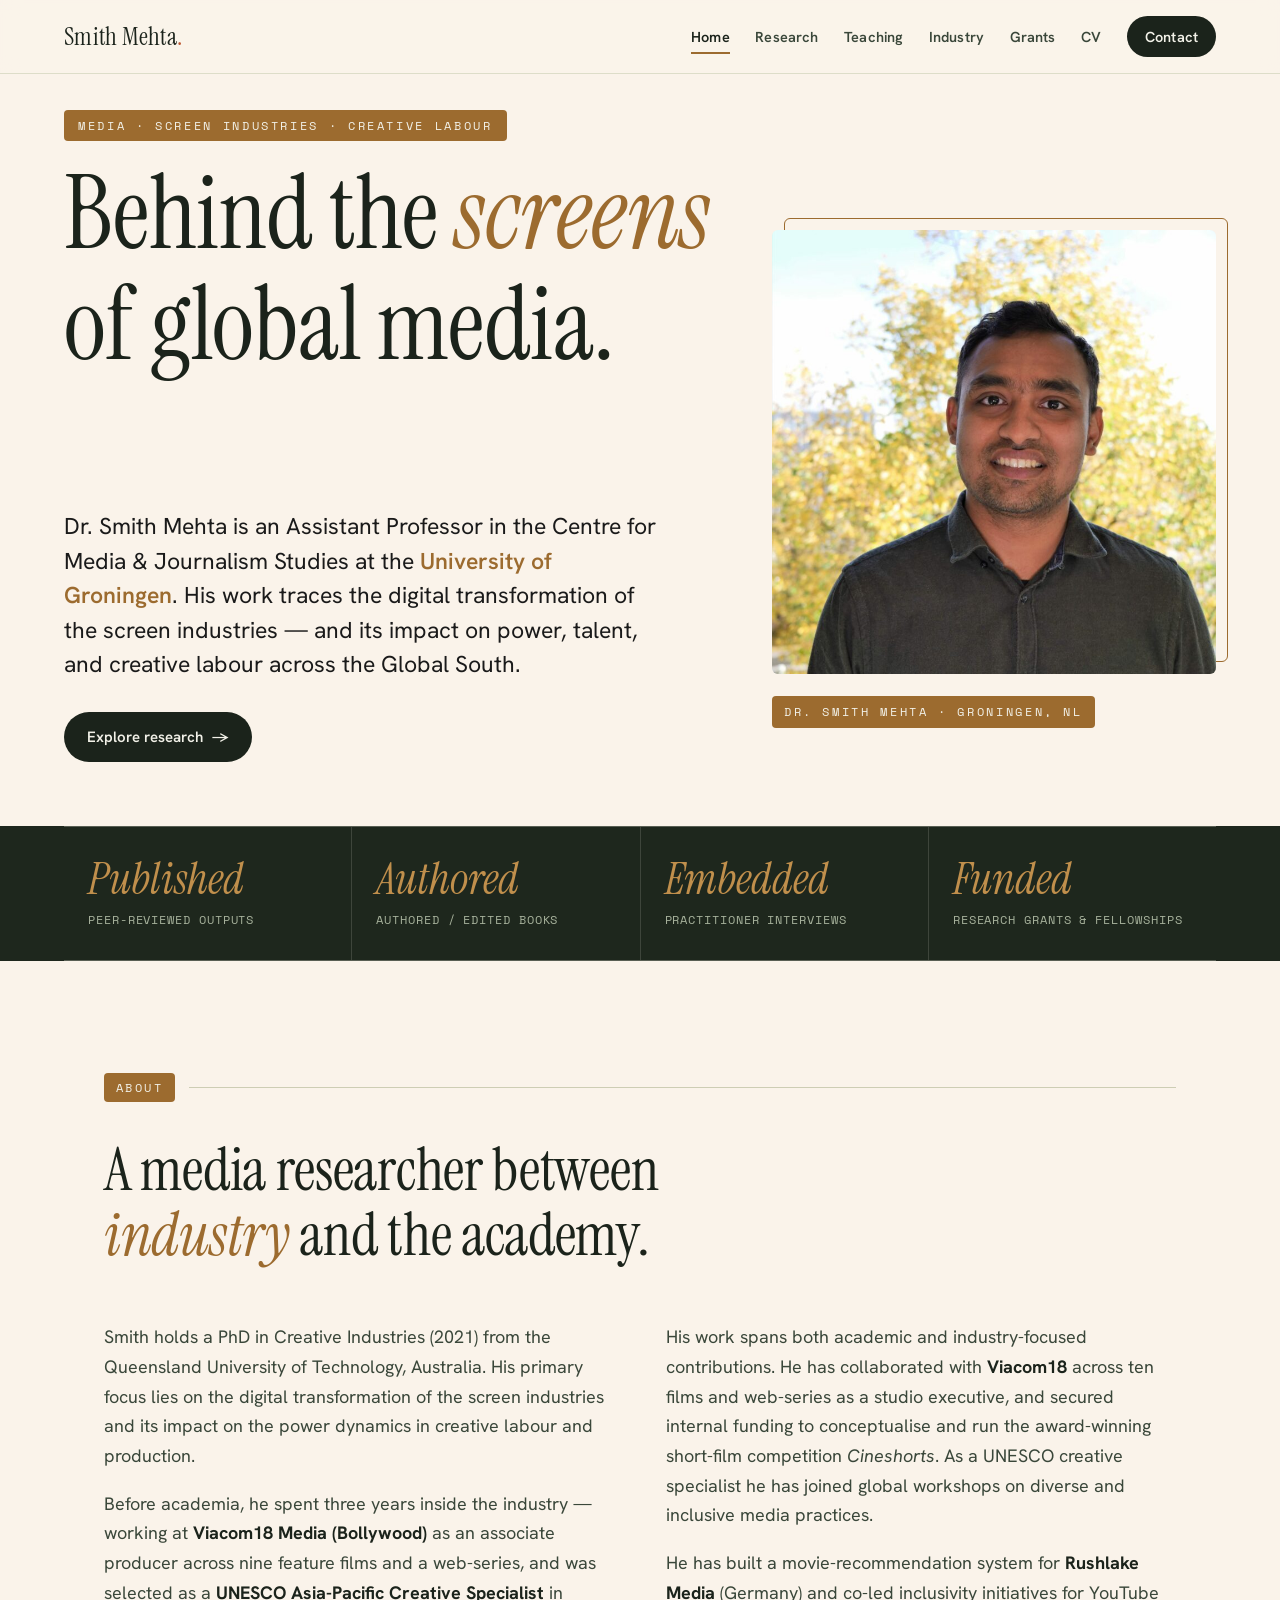
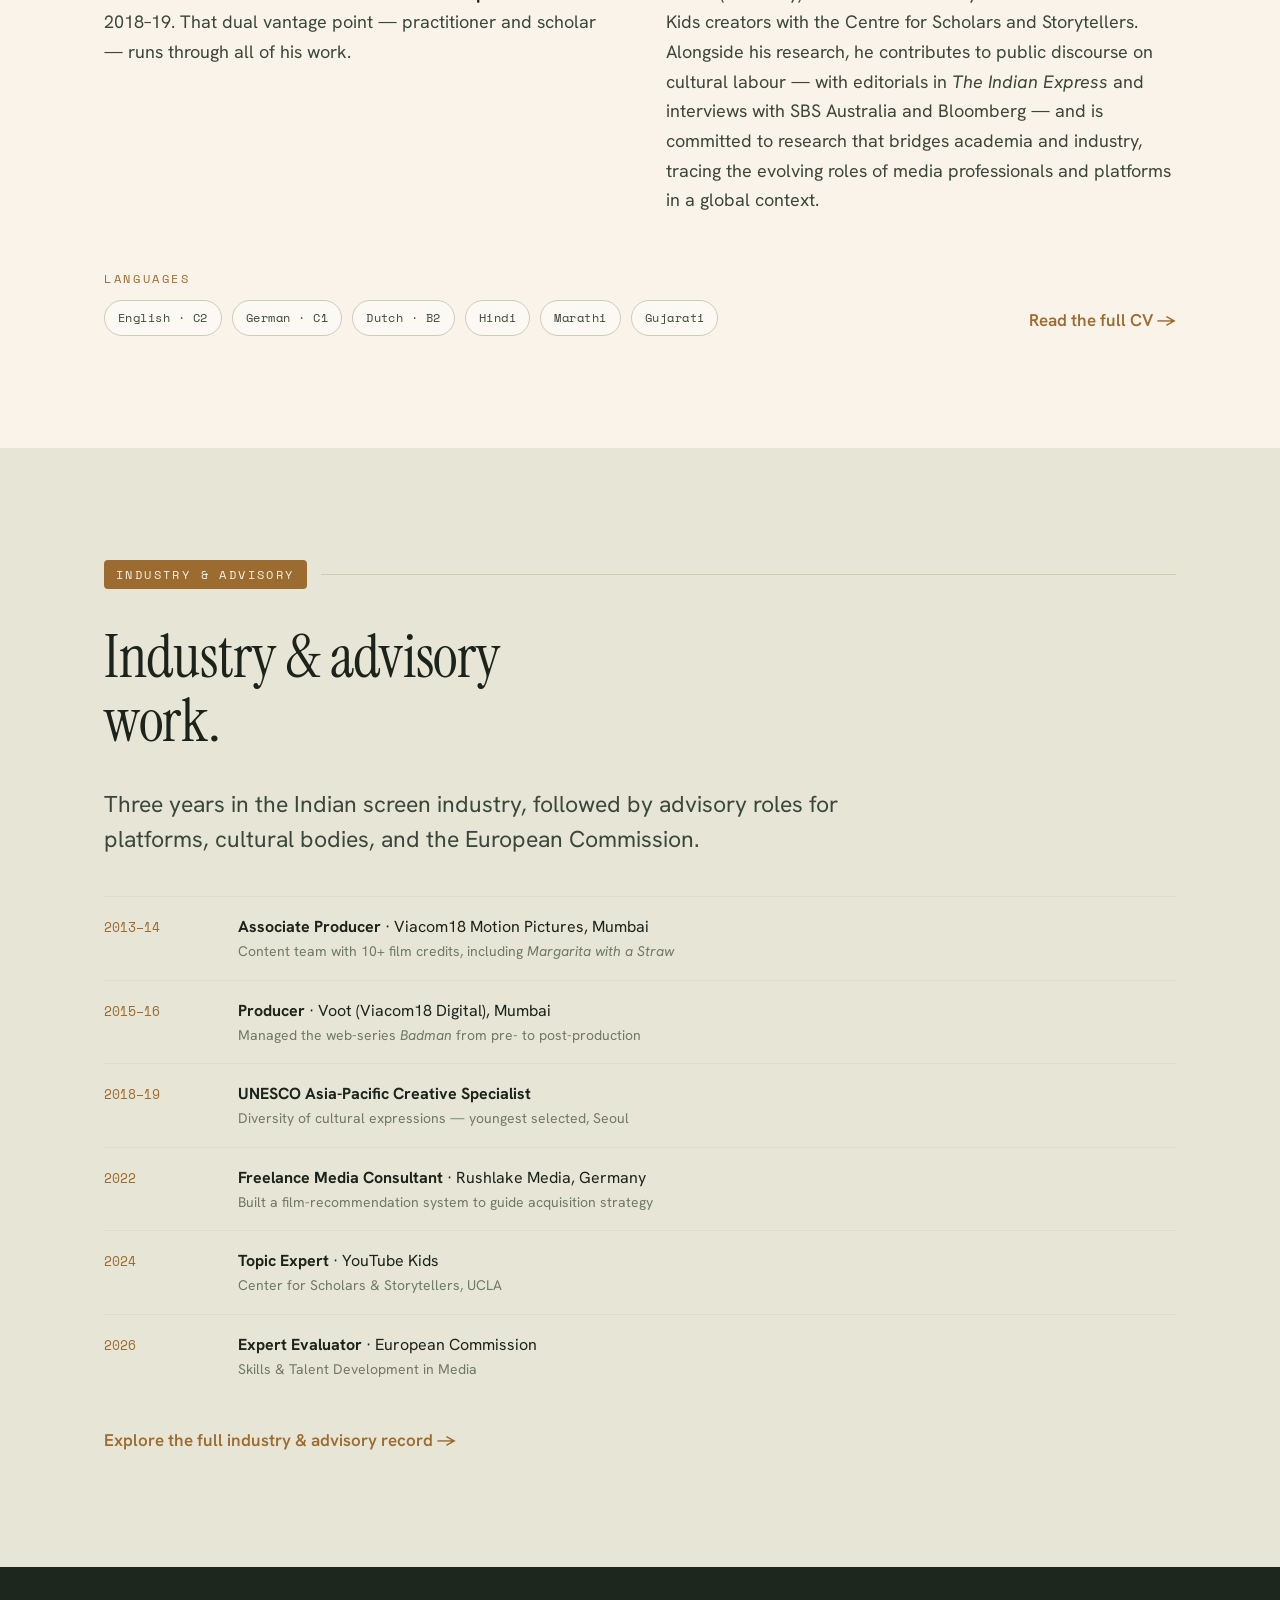
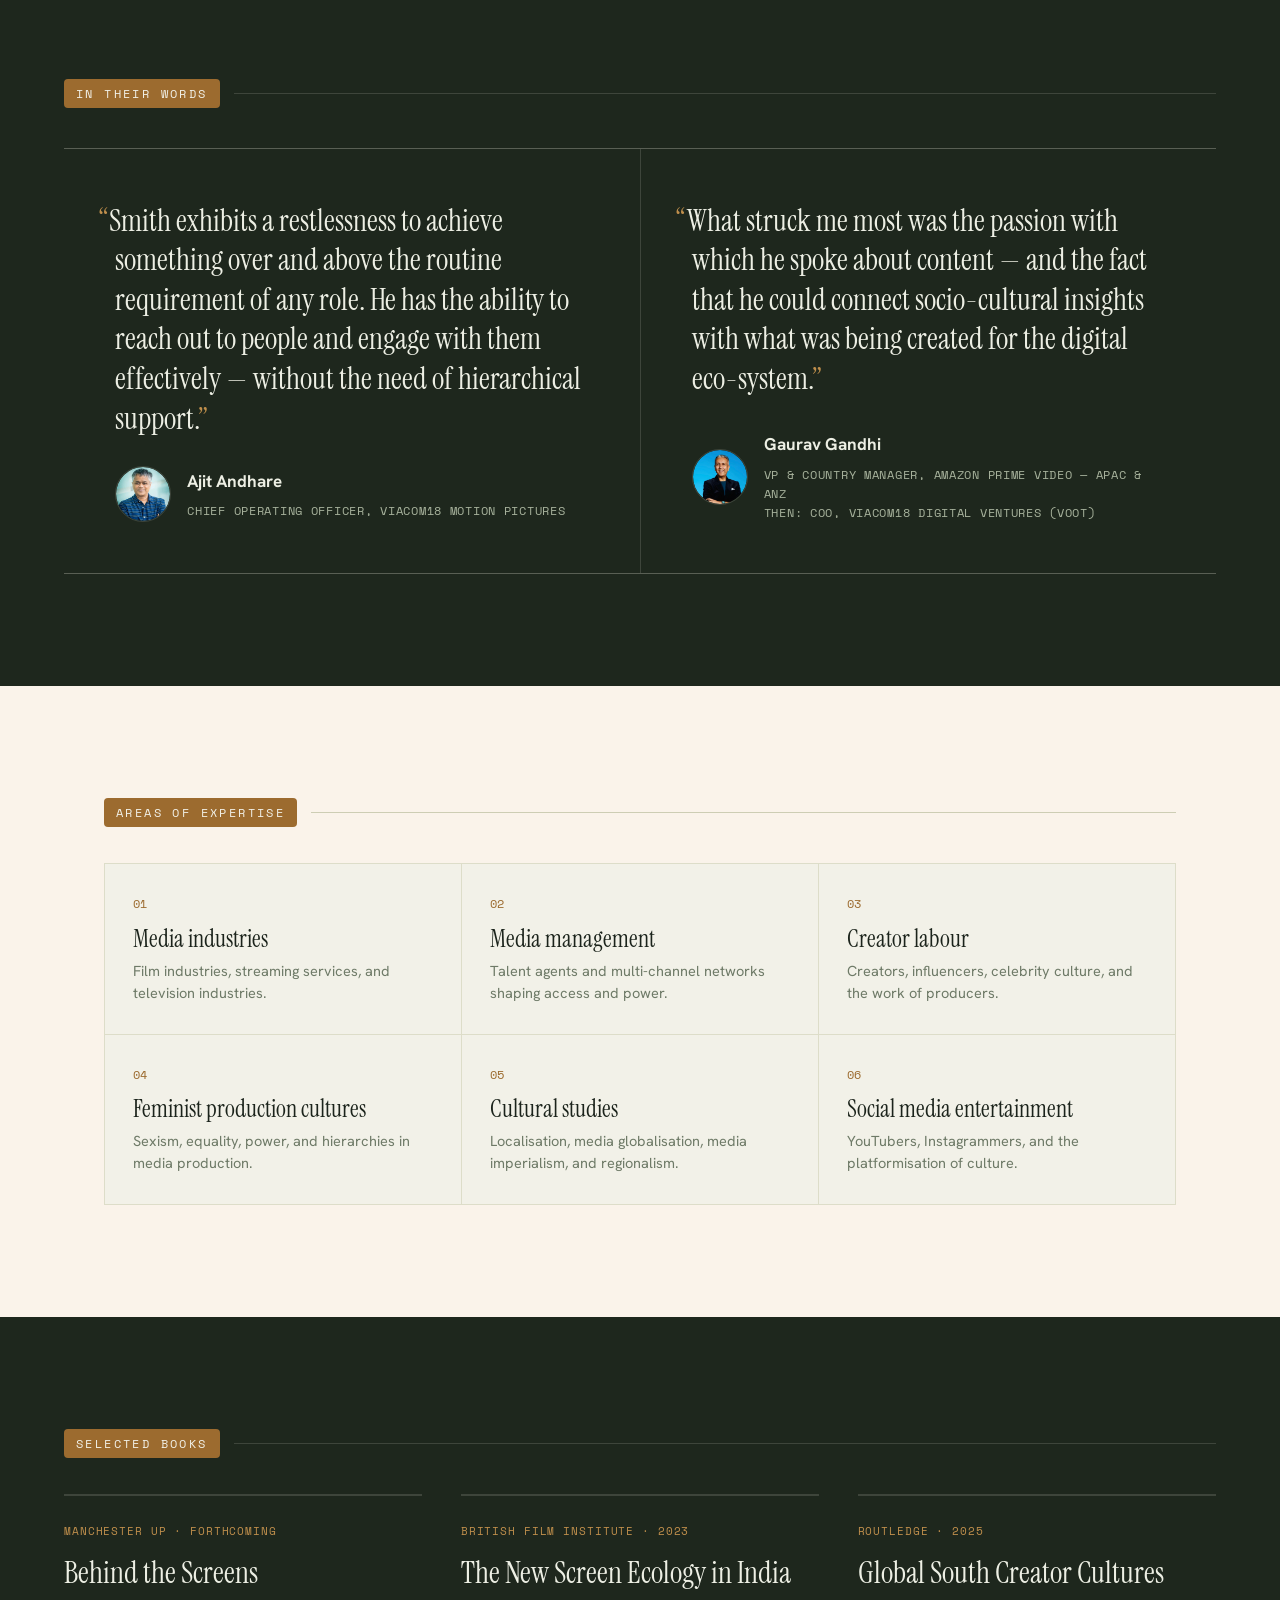
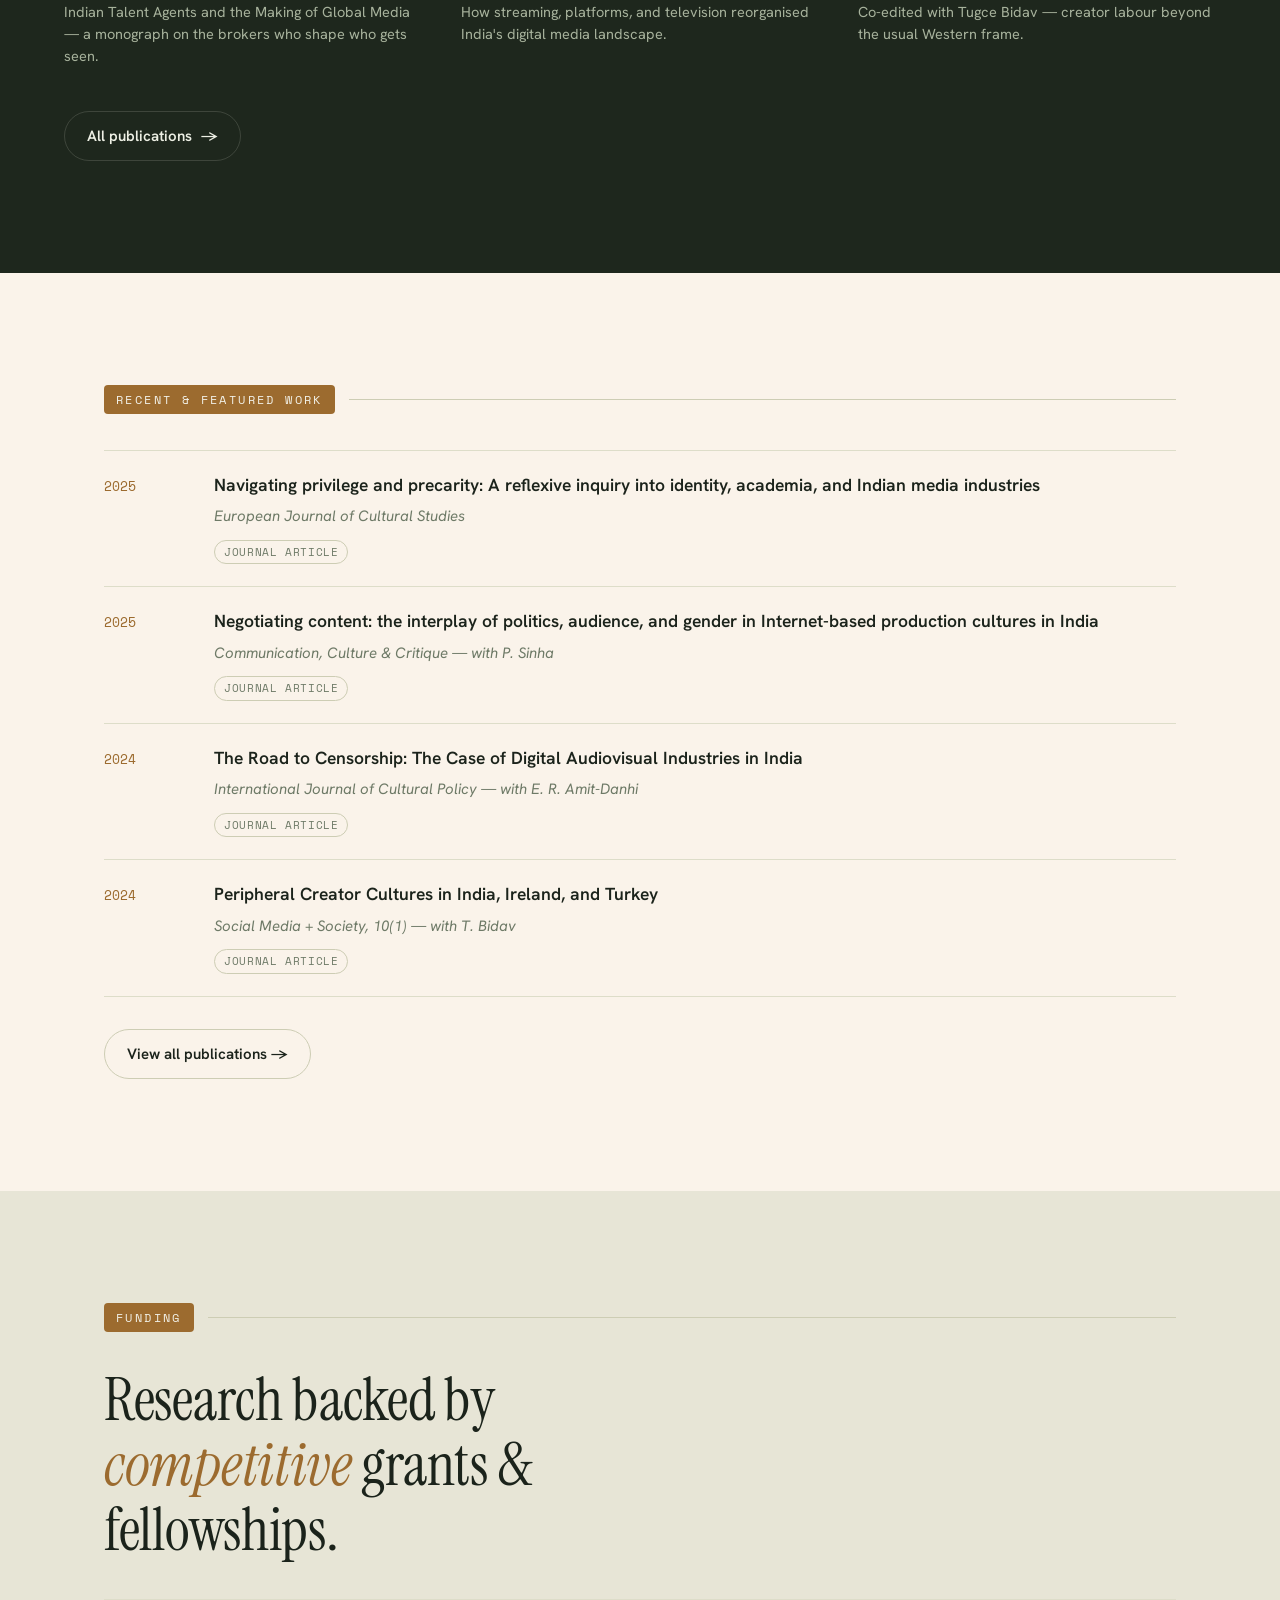
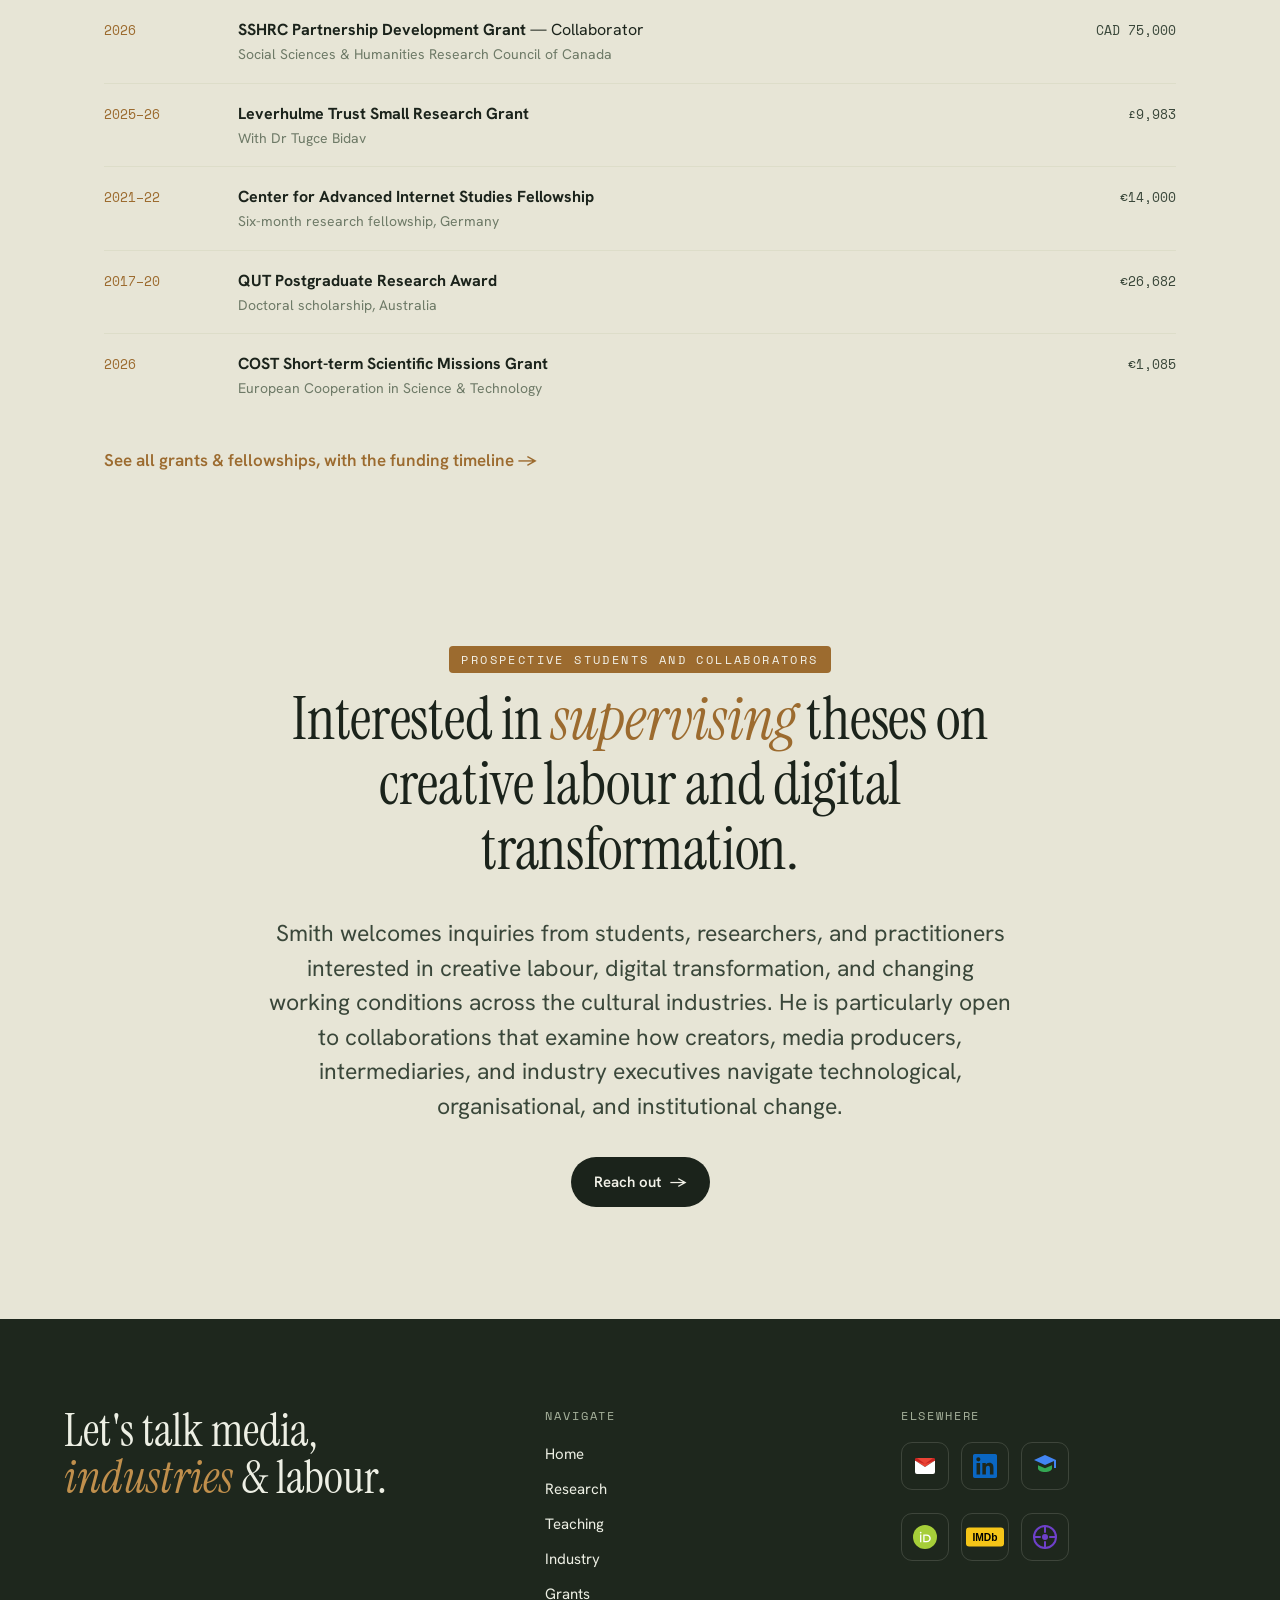
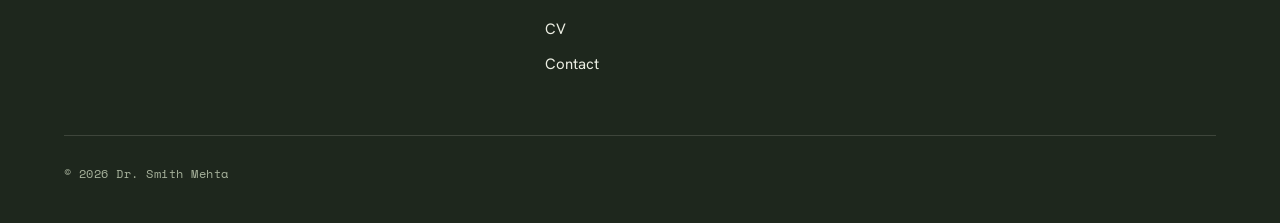
==== commit e1840292: "Add files via upload" ====
--- a/index.html
+++ b/index.html
@@ -8,7 +8,6 @@
 <link rel="preconnect" href="https://fonts.googleapis.com" />
 <link rel="preconnect" href="https://fonts.gstatic.com" crossorigin />
 <link rel="stylesheet" href="style.css?v=5" />
-<link rel="stylesheet" href="immersive.css?v=1" />
 </head>
 <body style="background-color: rgb(250, 243, 234);">
 
@@ -269,7 +268,7 @@
       <div class="foot-col">
         <h4>Elsewhere</h4>
         <div class="foot-logos">
-          <a href="mailto:smitmehta9591@gmail.com" aria-label="Email" title="smitmehta9591@gmail.com">
+          <a href="/cdn-cgi/l/email-protection#186b75716c757d706c79212d2129587f75797174367b7775" aria-label="Email" title="smitmehta9591@gmail.com">
             <svg viewBox="0 0 24 24" aria-hidden="true"><path fill="#EA4335" d="M2 6.5 12 13l10-6.5V6a2 2 0 0 0-2-2H4a2 2 0 0 0-2 2v.5z"/><path fill="#fff" d="M2 6.5V18a2 2 0 0 0 2 2h16a2 2 0 0 0 2-2V6.5L12 13 2 6.5z"/><path fill="#C5221F" d="M2 6.5V6a2 2 0 0 1 2-2l8 6L2 6.5z"/><path fill="#C5221F" d="M22 6.5V6a2 2 0 0 0-2-2l-8 6 10-3.5z"/></svg>
           </a>
           <a href="https://www.linkedin.com/in/smithmehta" target="_blank" rel="noopener" aria-label="LinkedIn" title="LinkedIn">
@@ -296,10 +295,8 @@
   </div>
 </footer>
 
-<script src="image-slot.js"></script>
+<script data-cfasync="false" src="/cdn-cgi/scripts/5c5dd728/cloudflare-static/email-decode.min.js"></script><script src="image-slot.js"></script>
 <script src="site.js"></script>
-<script src="immersive.js?v=1"></script>
-<script src="fonts.js?v=1"></script>
 
 </body>
 </html>
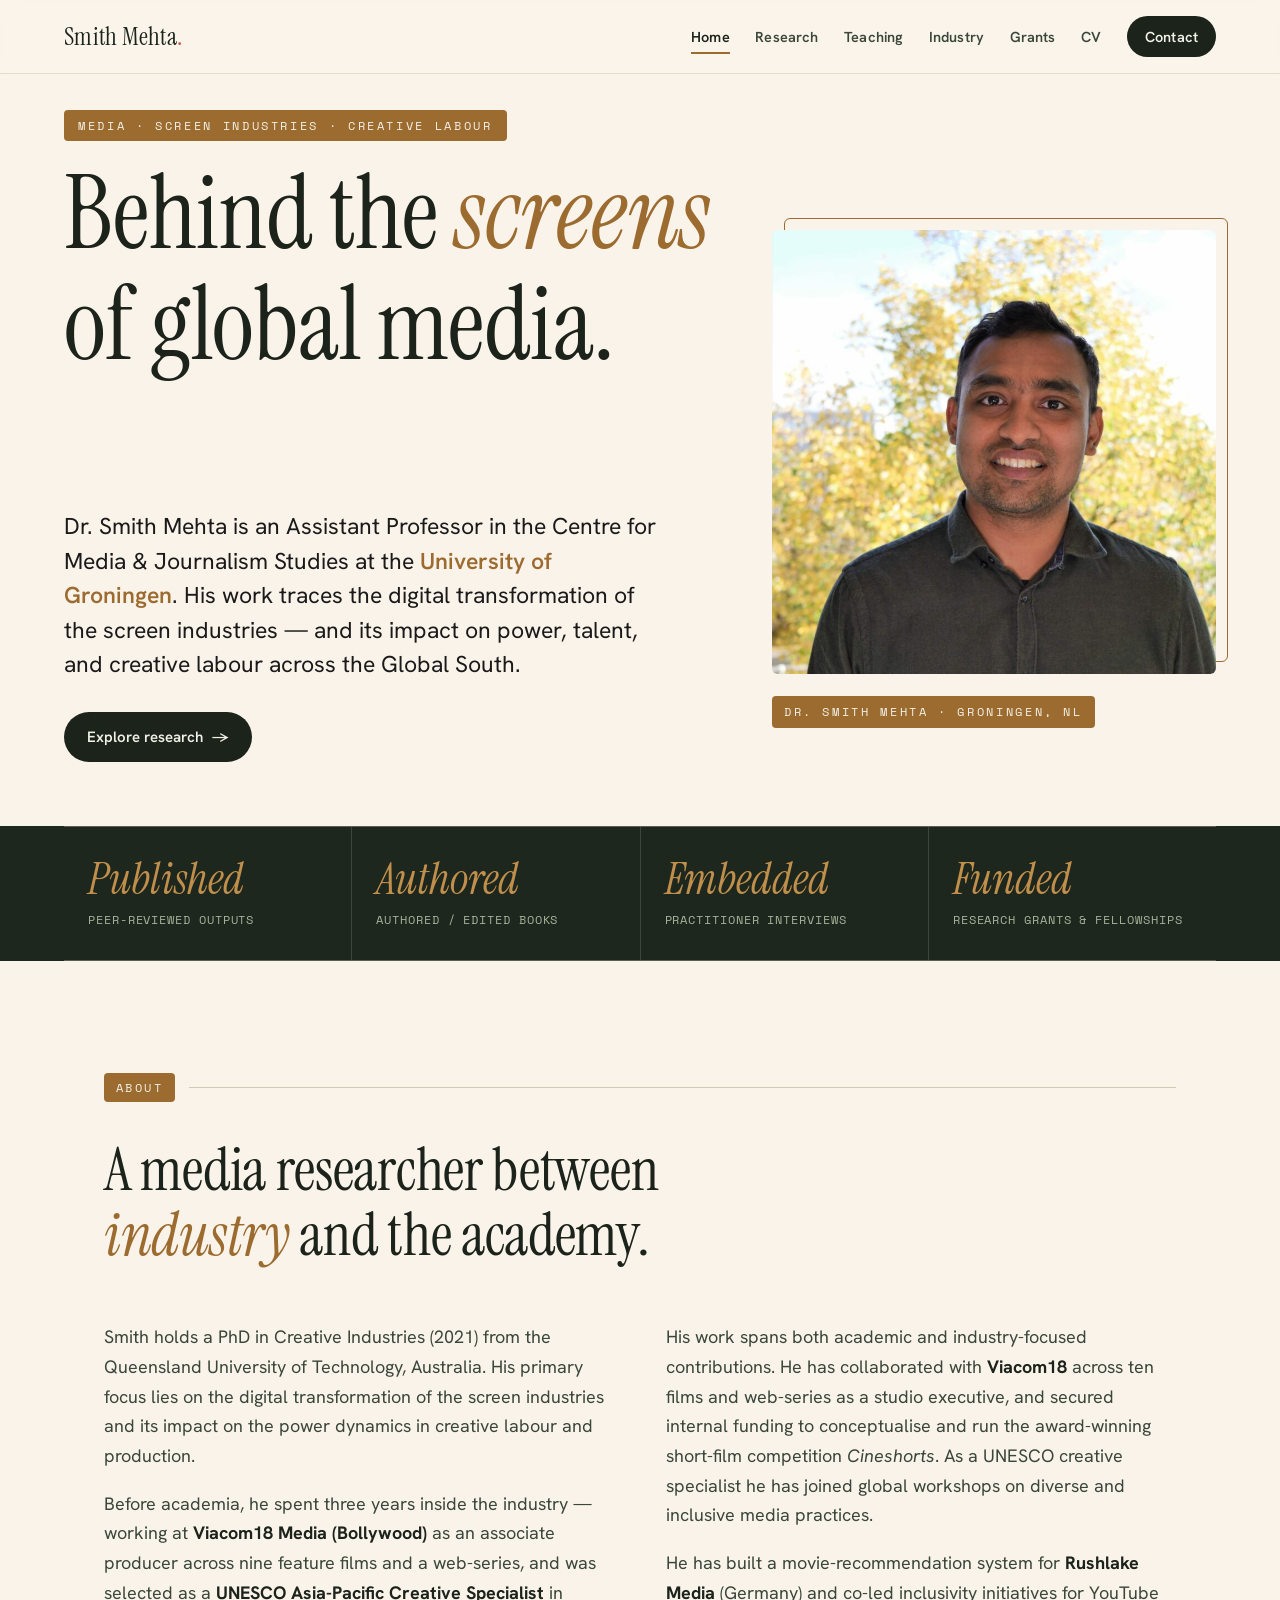
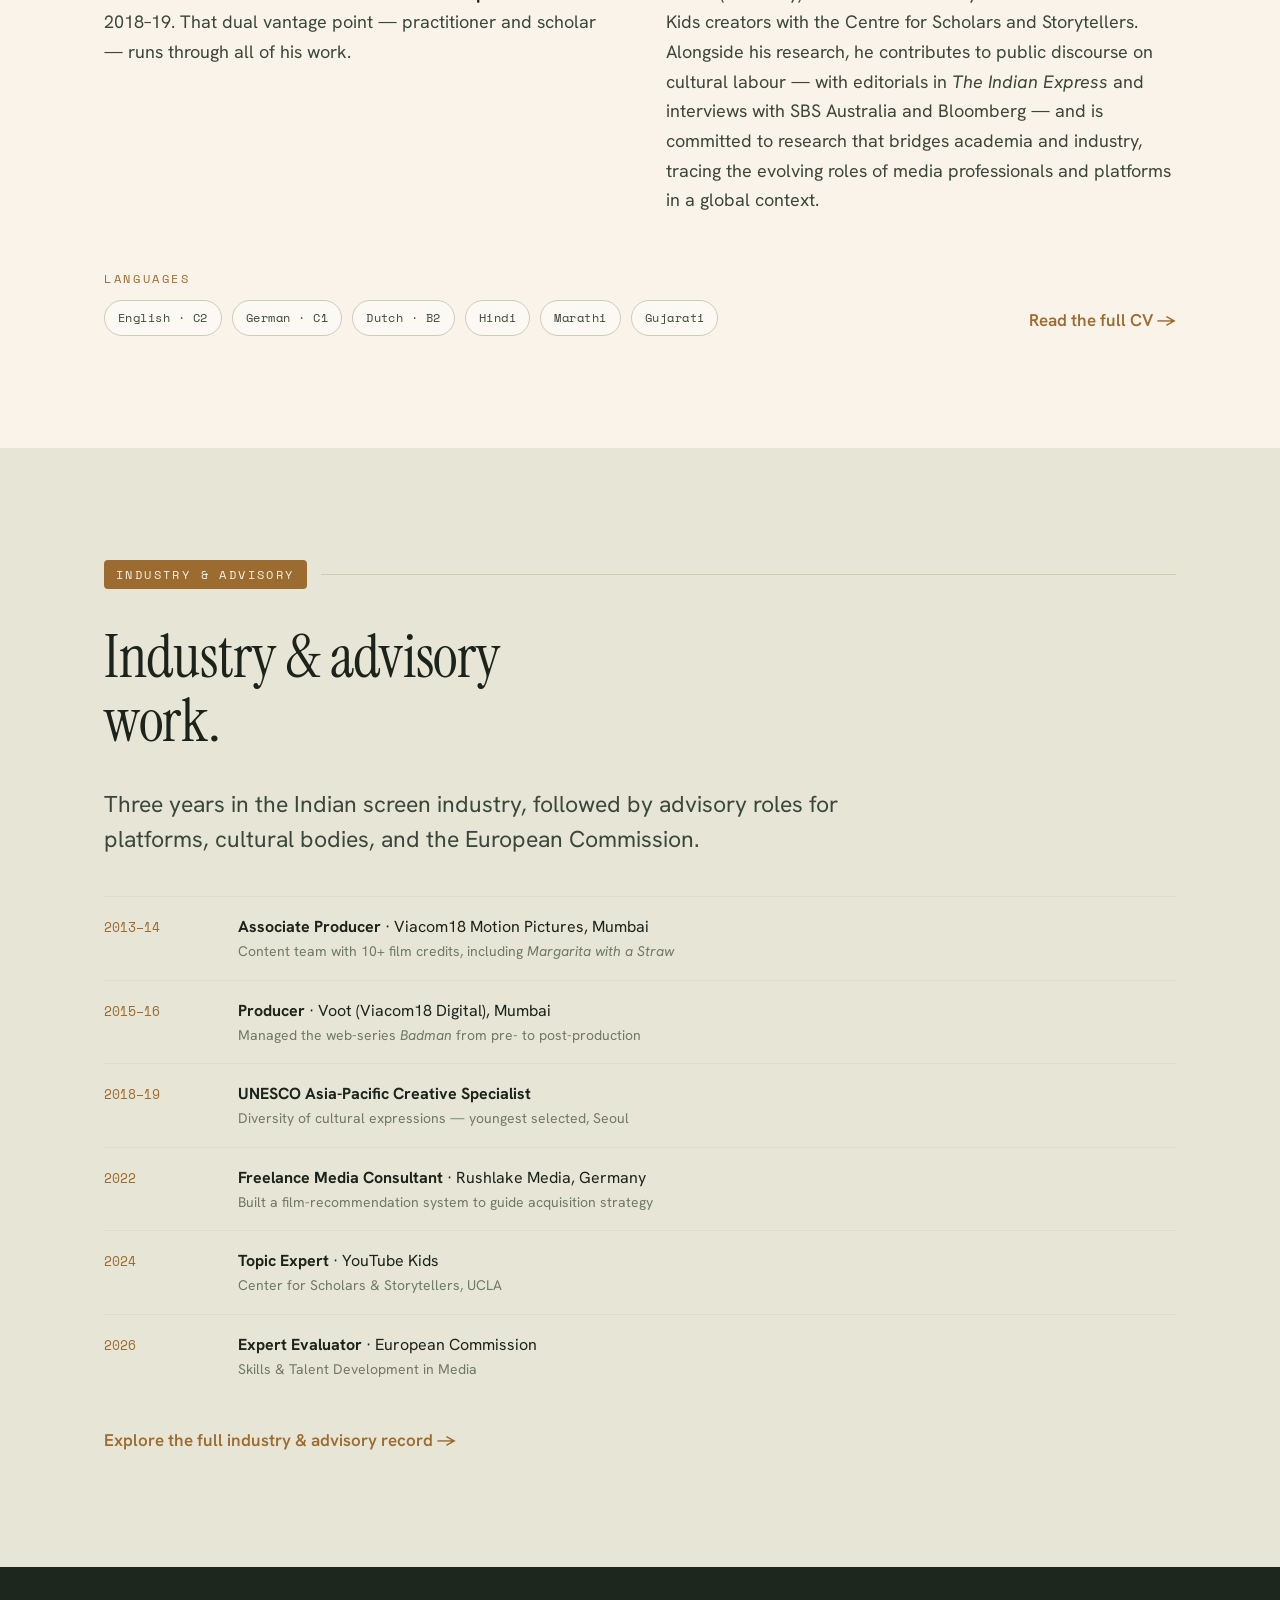
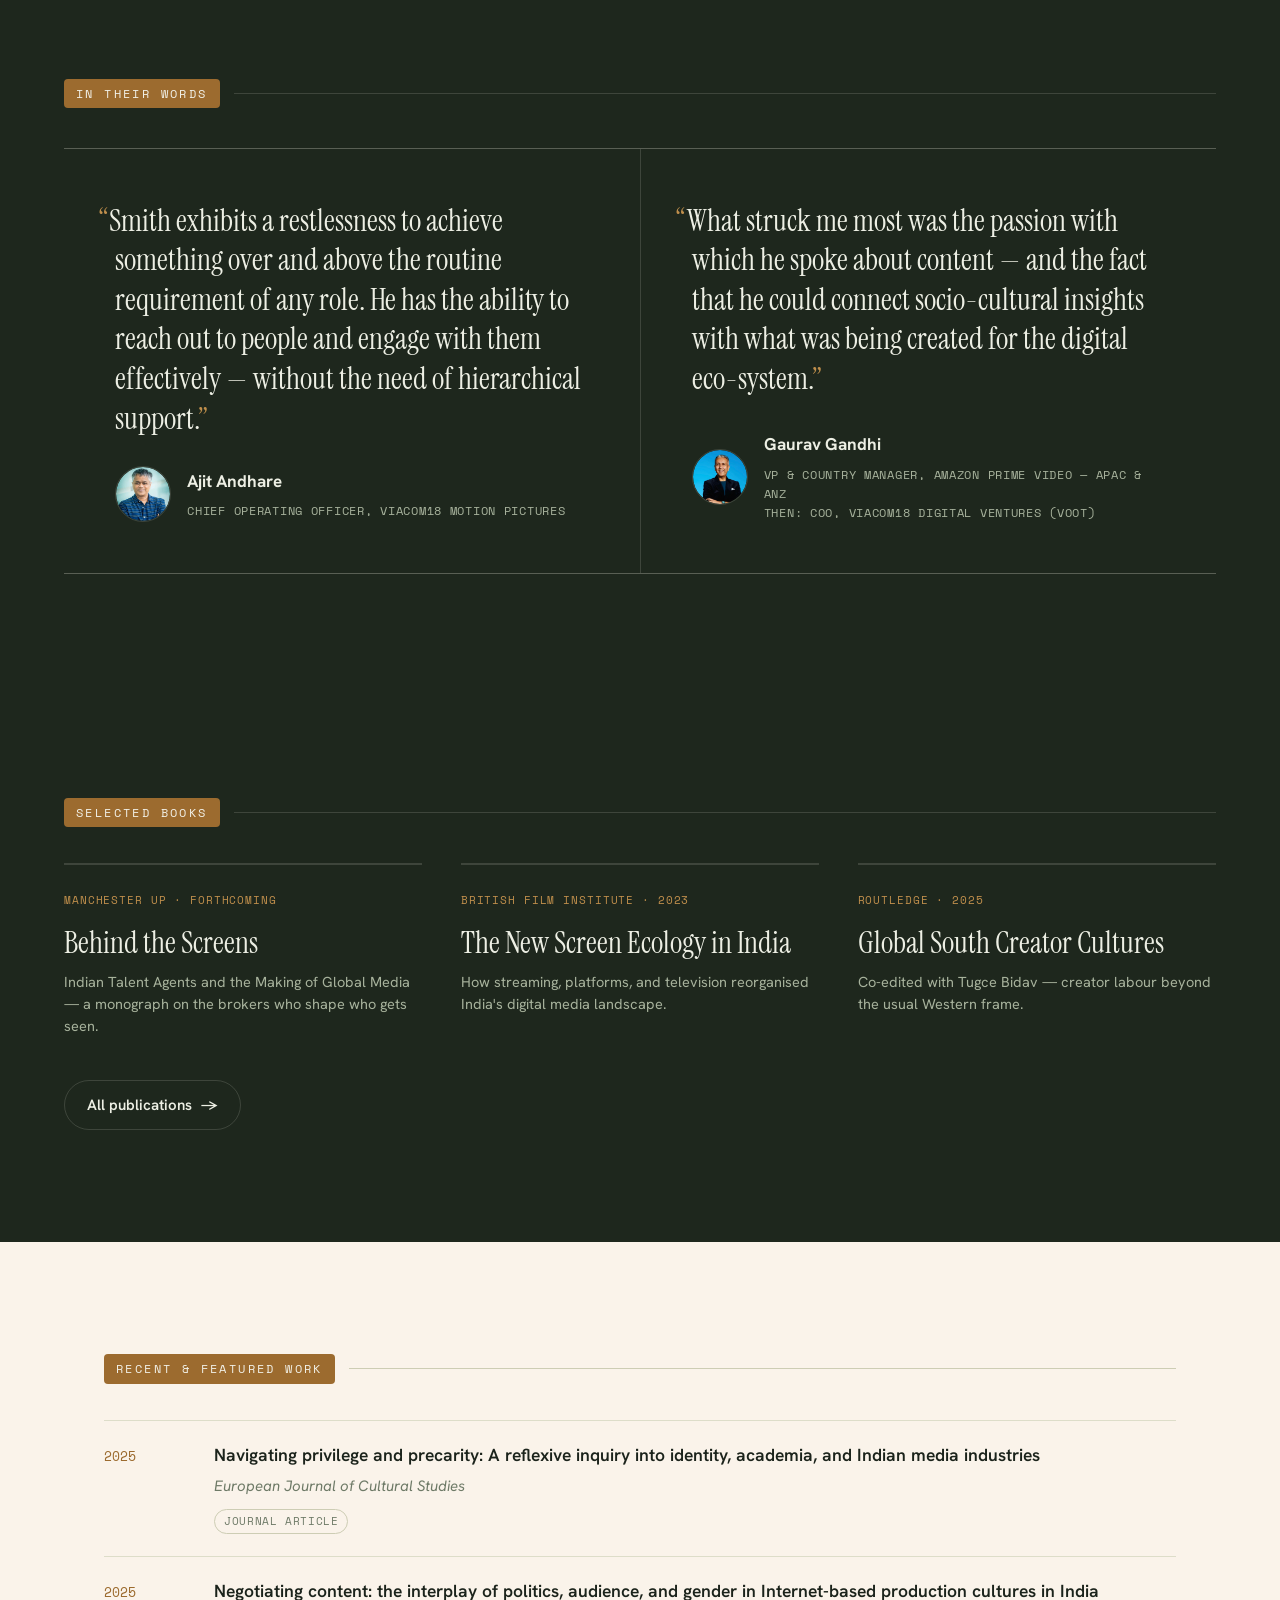
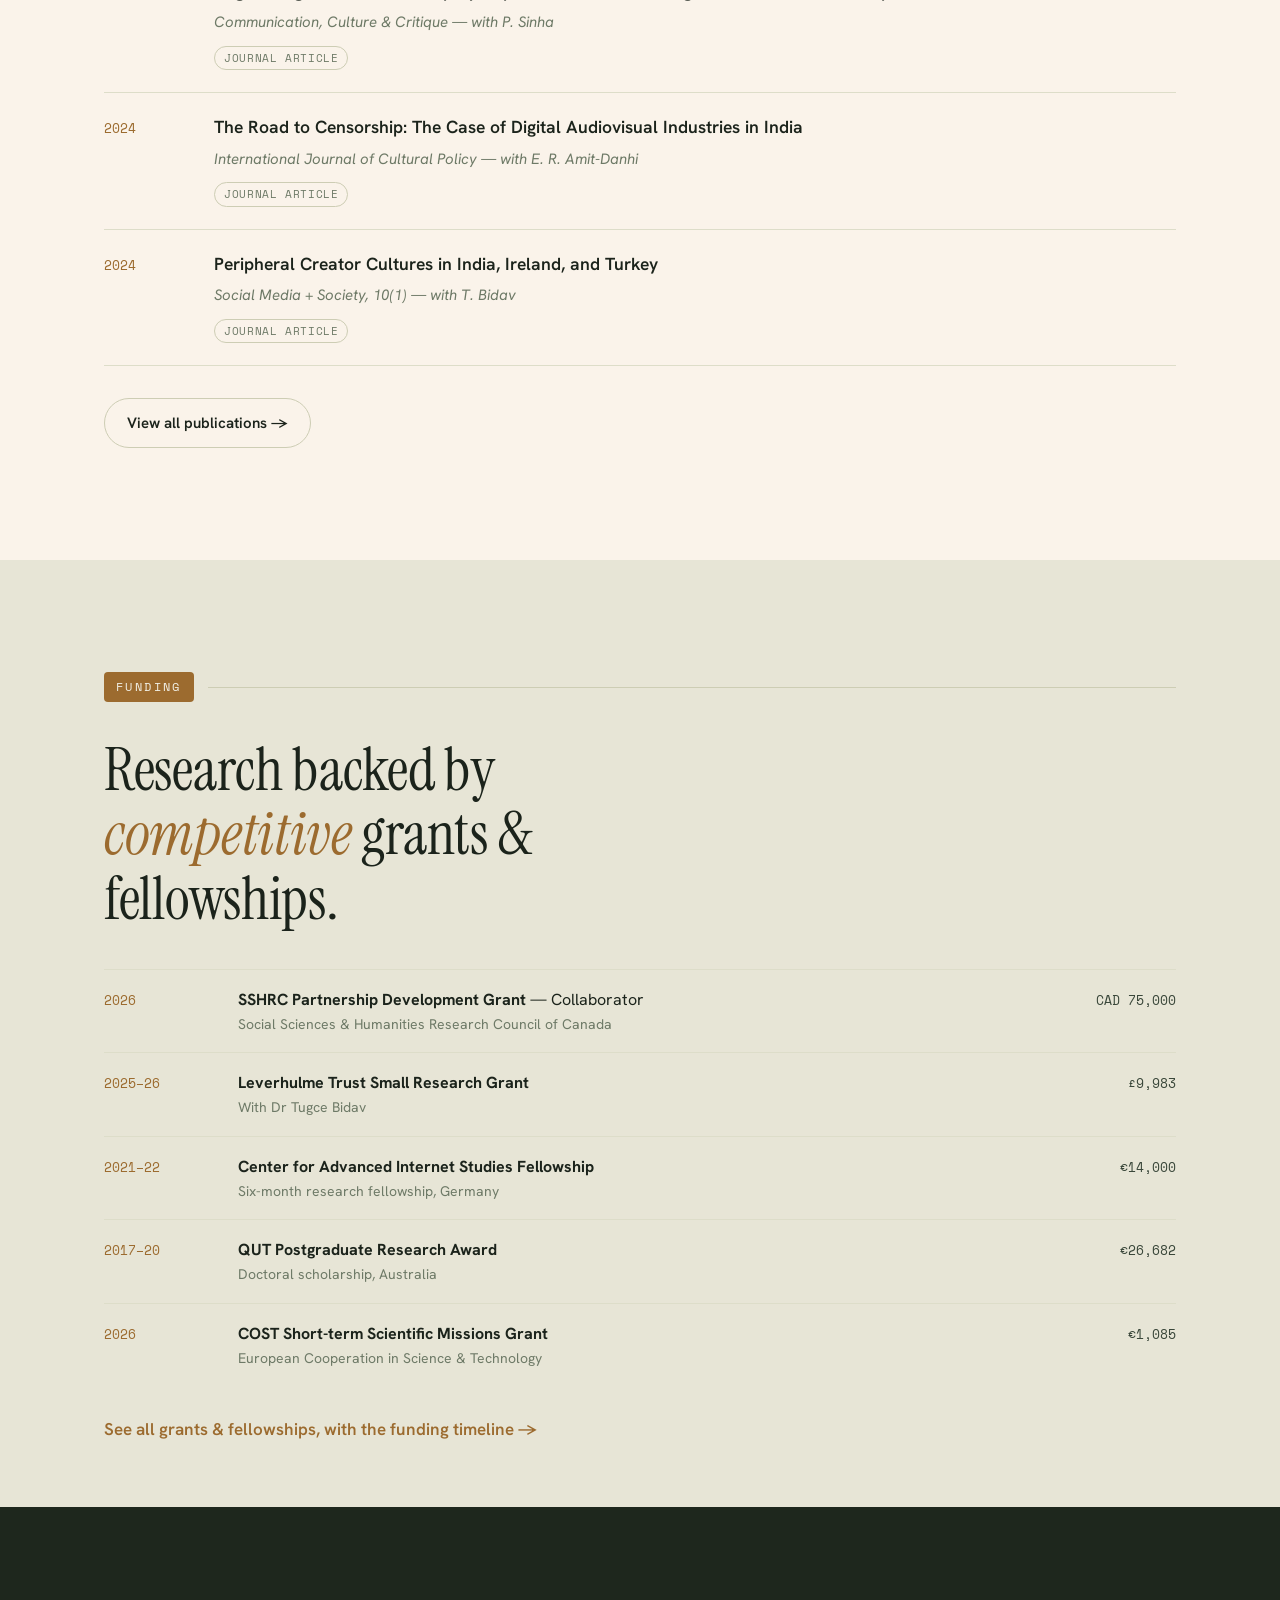
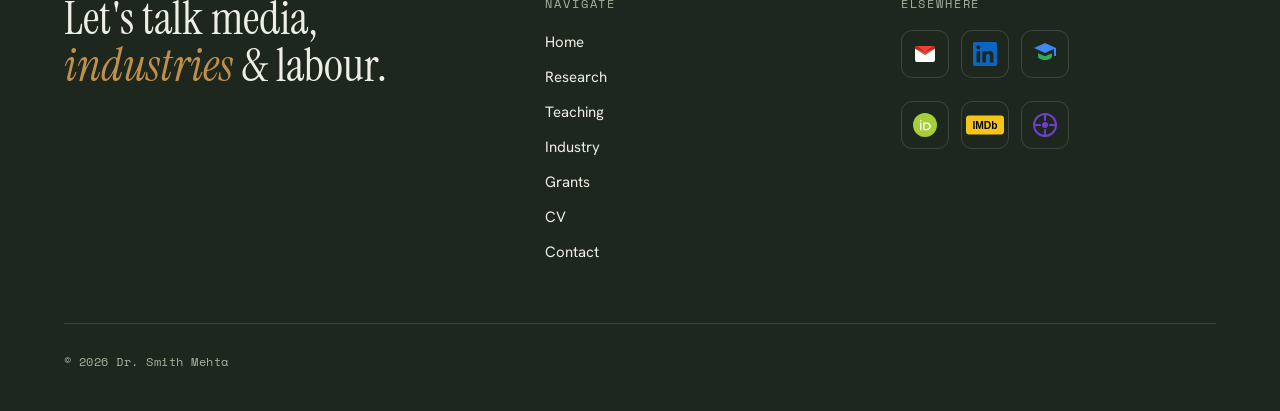
==== commit 5f9a4113: "Add files via upload" ====
--- a/index.html
+++ b/index.html
@@ -142,21 +142,6 @@
   </div>
 </section>
 
-<!-- ===================== EXPERTISE ===================== -->
-<section class="section" id="areas">
-  <div class="container">
-    <p class="section-label"><span class="sl-mark">Areas of expertise</span></p>
-    <div class="exp-grid">
-      <div class="exp-cell"><div class="n">01</div><h3>Media industries</h3><p>Film industries, streaming services, and television industries.</p></div>
-      <div class="exp-cell"><div class="n">02</div><h3>Media management</h3><p>Talent agents and multi-channel networks shaping access and power.</p></div>
-      <div class="exp-cell"><div class="n">03</div><h3>Creator labour</h3><p>Creators, influencers, celebrity culture, and the work of producers.</p></div>
-      <div class="exp-cell"><div class="n">04</div><h3>Feminist production cultures</h3><p>Sexism, equality, power, and hierarchies in media production.</p></div>
-      <div class="exp-cell"><div class="n">05</div><h3>Cultural studies</h3><p>Localisation, media globalisation, media imperialism, and regionalism.</p></div>
-      <div class="exp-cell"><div class="n">06</div><h3>Social media entertainment</h3><p>YouTubers, Instagrammers, and the platformisation of culture.</p></div>
-    </div>
-  </div>
-</section>
-
 <!-- ===================== BOOKS ===================== -->
 <section class="section deep" id="books">
   <div class="container container--wide">
@@ -237,16 +222,6 @@
       <div class="list-line"><div class="yr">2026</div><div class="main"><b>COST Short-term Scientific Missions Grant</b><span class="sub">European Cooperation in Science &amp; Technology</span></div><div class="amt">€1,085</div></div>
     </div>
     <a class="tlink" href="grants.html" style="display:inline-block; margin-top:30px;">See all grants &amp; fellowships, with the funding timeline →</a>
-  </div>
-</section>
-
-<!-- ===================== SUPERVISING CTA ===================== -->
-<section class="section alt" id="supervising">
-  <div class="container" style="text-align:center; max-width:880px;">
-    <p class="kicker" style="justify-content:center;"><span class="sl-mark">Prospective students and collaborators</span></p>
-    <h2 class="display" style="margin-bottom:24px;">Interested in <em>supervising</em> theses on creative labour and digital transformation.</h2>
-    <p class="lead" style="margin:0 auto 34px; max-width:60ch;">Smith welcomes inquiries from students, researchers, and practitioners interested in creative labour, digital transformation, and changing working conditions across the cultural industries. He is particularly open to collaborations that examine how creators, media producers, intermediaries, and industry executives navigate technological, organisational, and institutional change.</p>
-    <div><a class="btn btn--solid" href="contact.html">Reach out <span class="arr">→</span></a></div>
   </div>
 </section>
 
@@ -268,7 +243,7 @@
       <div class="foot-col">
         <h4>Elsewhere</h4>
         <div class="foot-logos">
-          <a href="/cdn-cgi/l/email-protection#186b75716c757d706c79212d2129587f75797174367b7775" aria-label="Email" title="smitmehta9591@gmail.com">
+          <a href="/cdn-cgi/l/email-protection#b9cad4d0cdd4dcd1cdd8808c8088f9ded4d8d0d597dad6d4" aria-label="Email" title="smitmehta9591@gmail.com">
             <svg viewBox="0 0 24 24" aria-hidden="true"><path fill="#EA4335" d="M2 6.5 12 13l10-6.5V6a2 2 0 0 0-2-2H4a2 2 0 0 0-2 2v.5z"/><path fill="#fff" d="M2 6.5V18a2 2 0 0 0 2 2h16a2 2 0 0 0 2-2V6.5L12 13 2 6.5z"/><path fill="#C5221F" d="M2 6.5V6a2 2 0 0 1 2-2l8 6L2 6.5z"/><path fill="#C5221F" d="M22 6.5V6a2 2 0 0 0-2-2l-8 6 10-3.5z"/></svg>
           </a>
           <a href="https://www.linkedin.com/in/smithmehta" target="_blank" rel="noopener" aria-label="LinkedIn" title="LinkedIn">
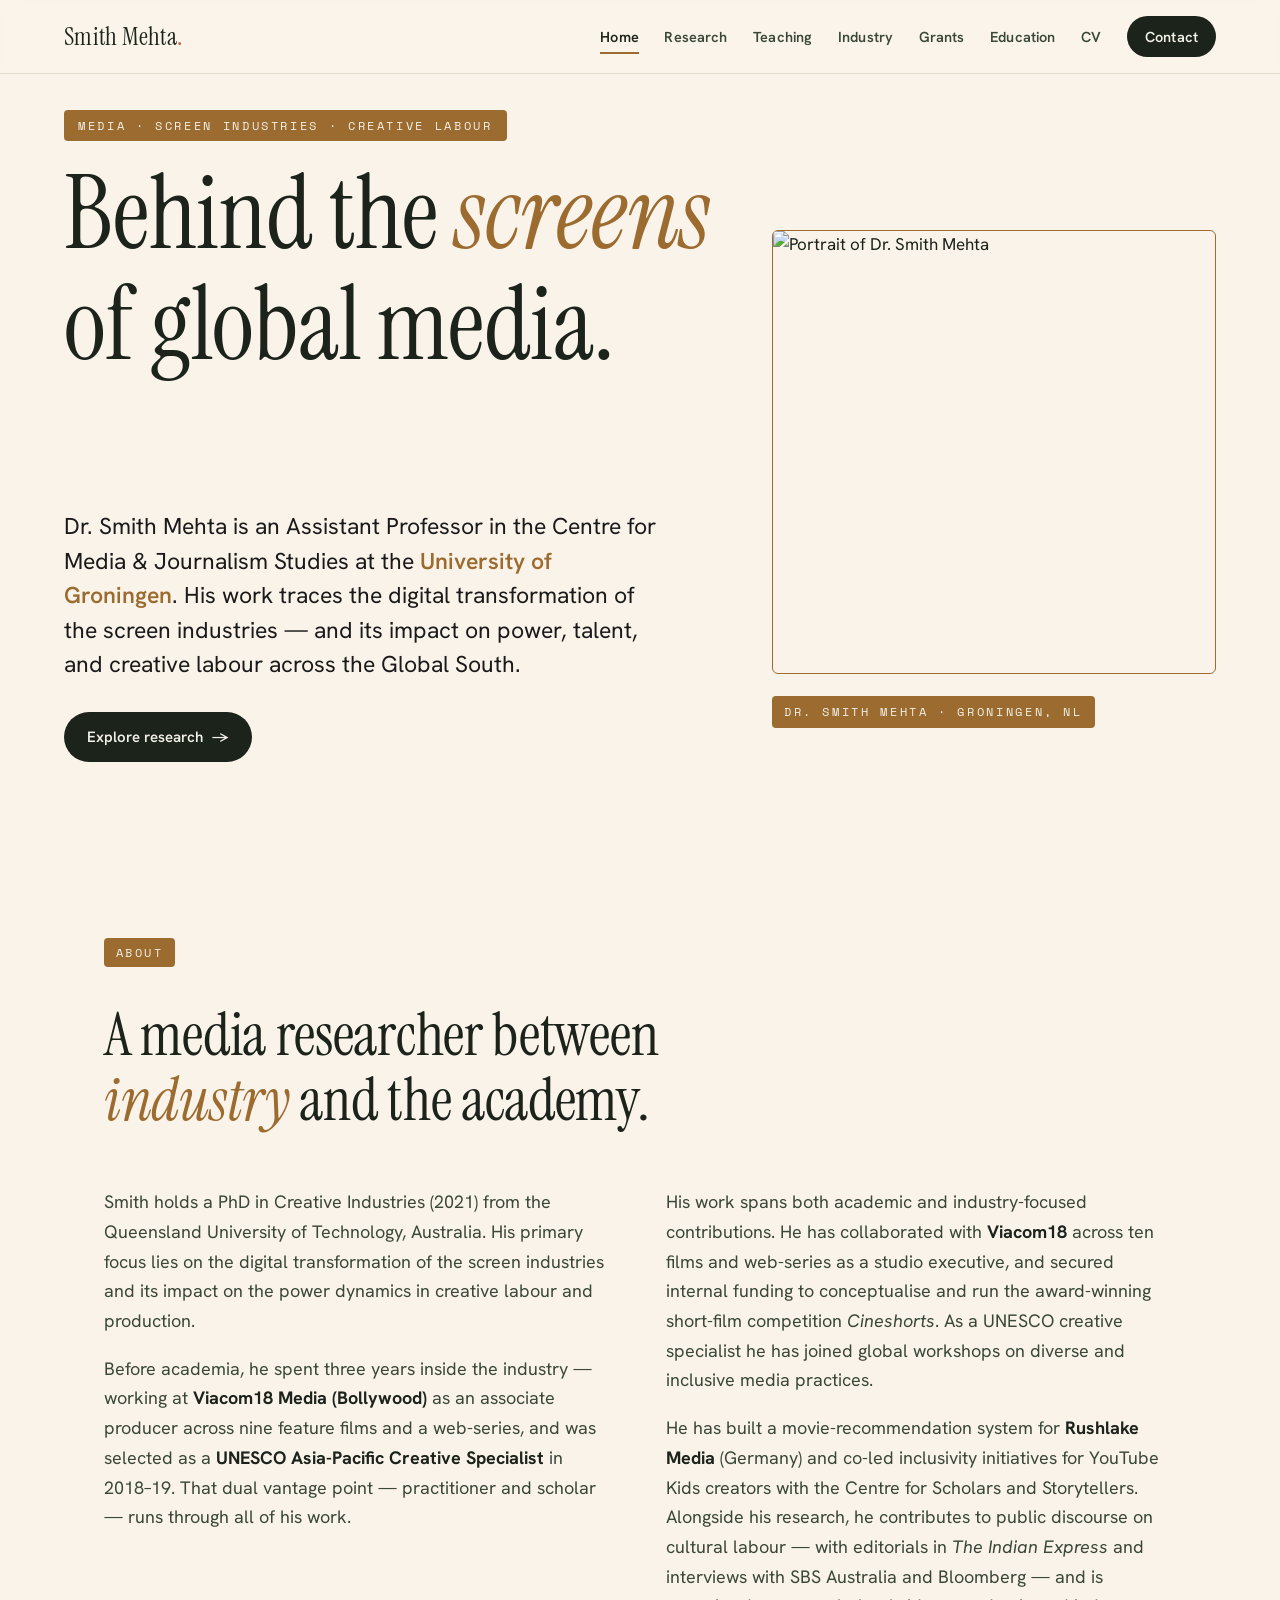
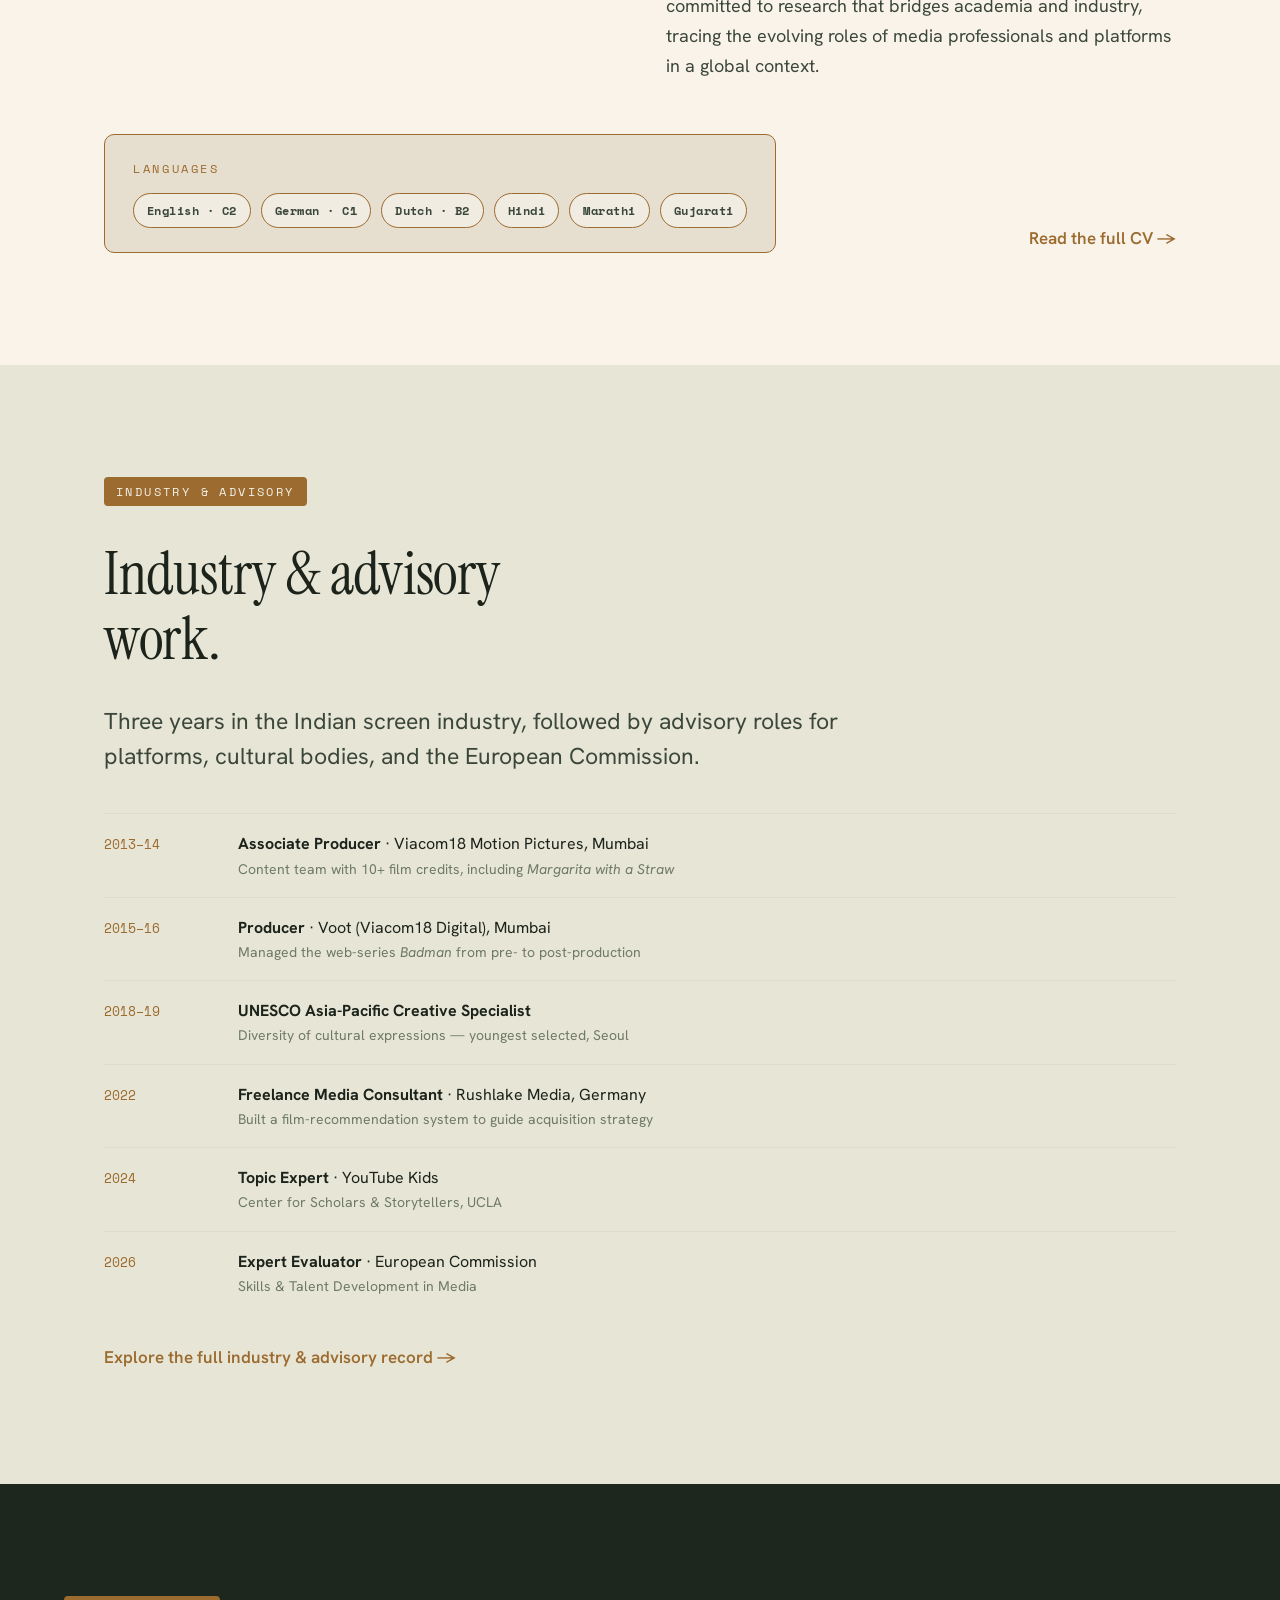
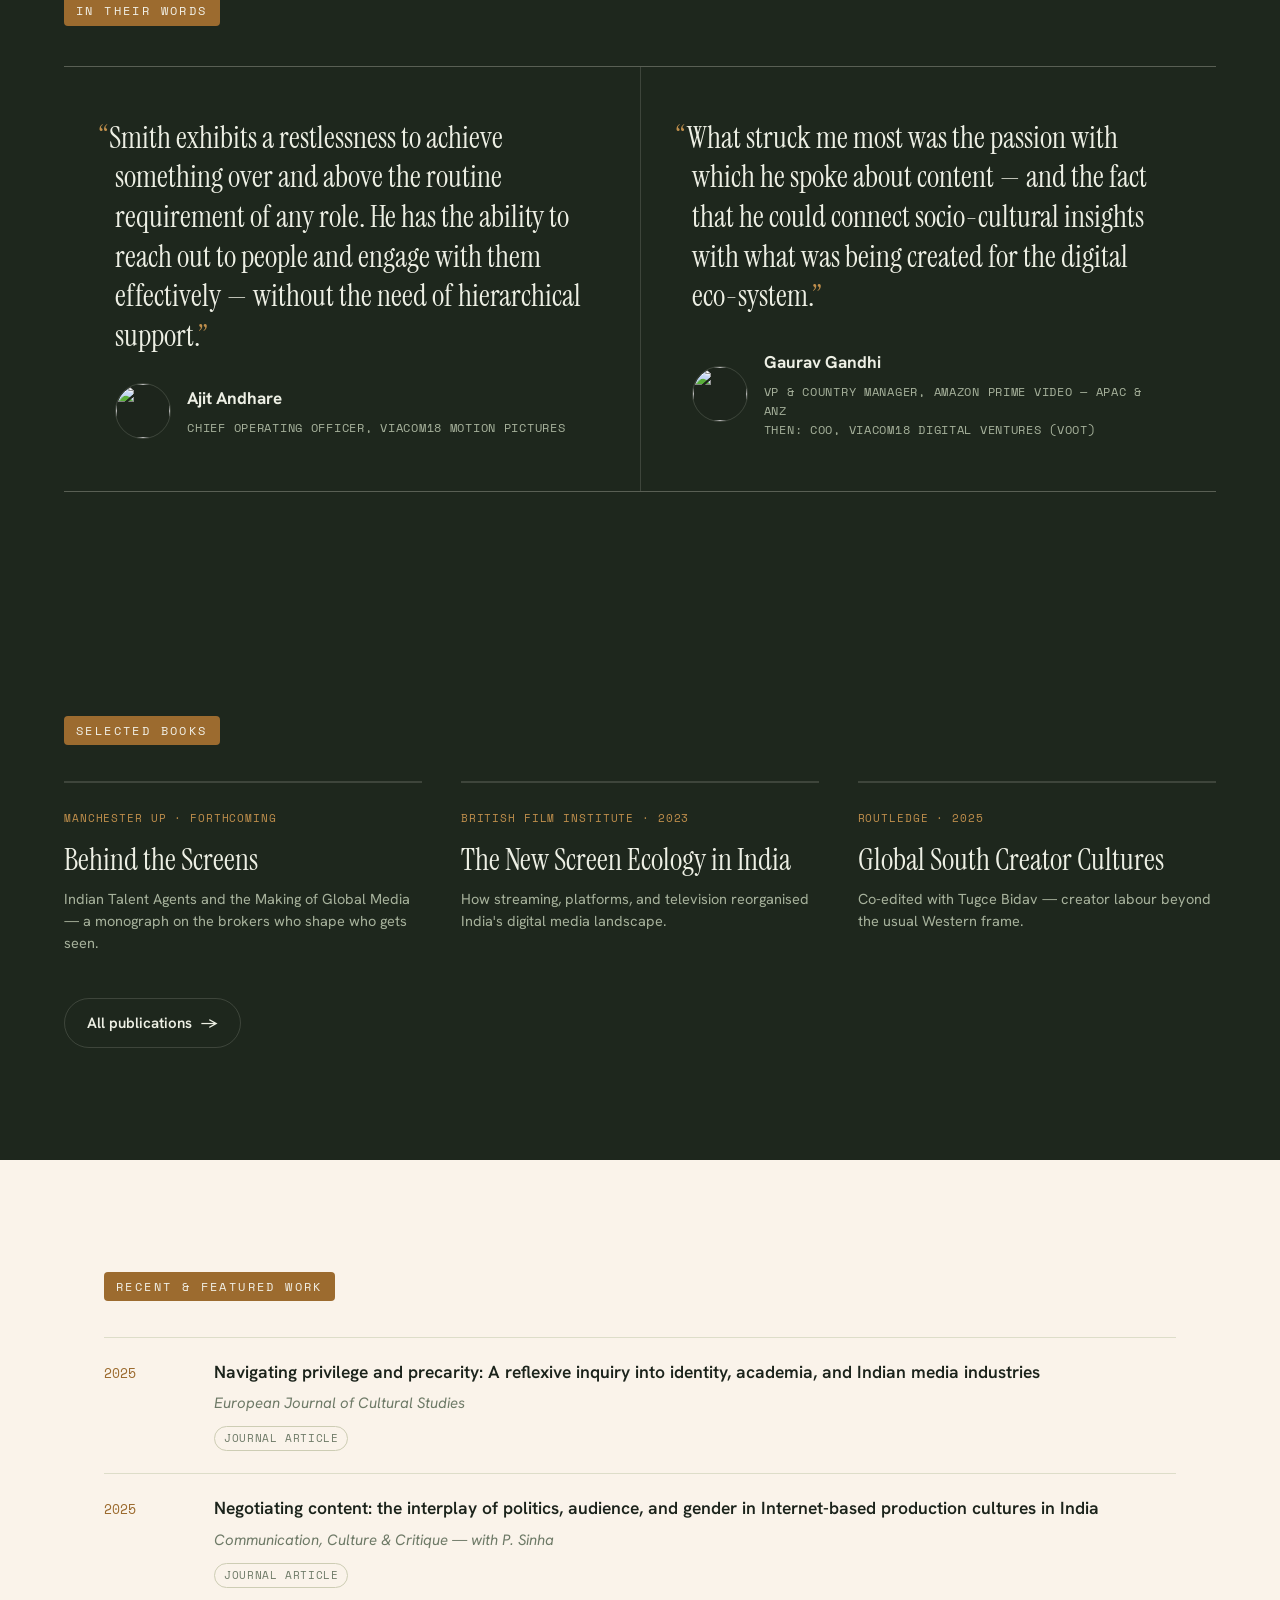
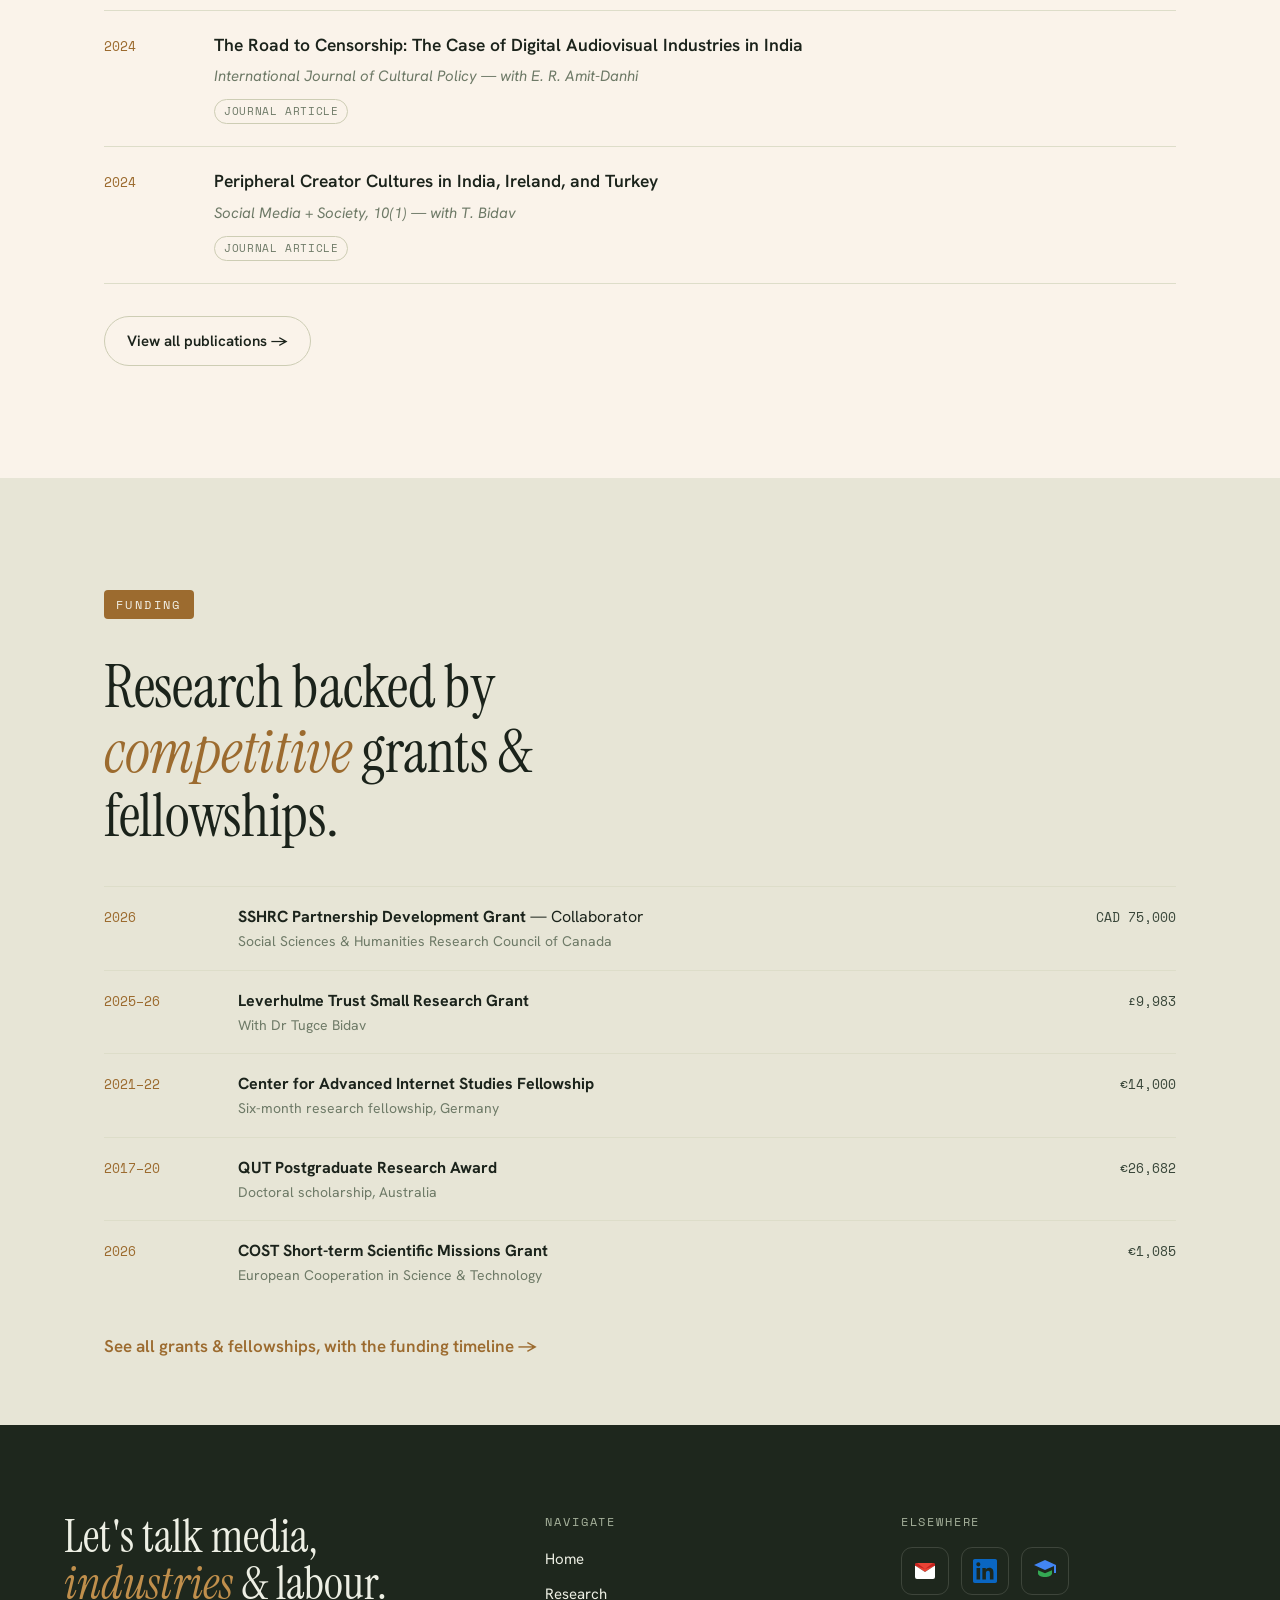
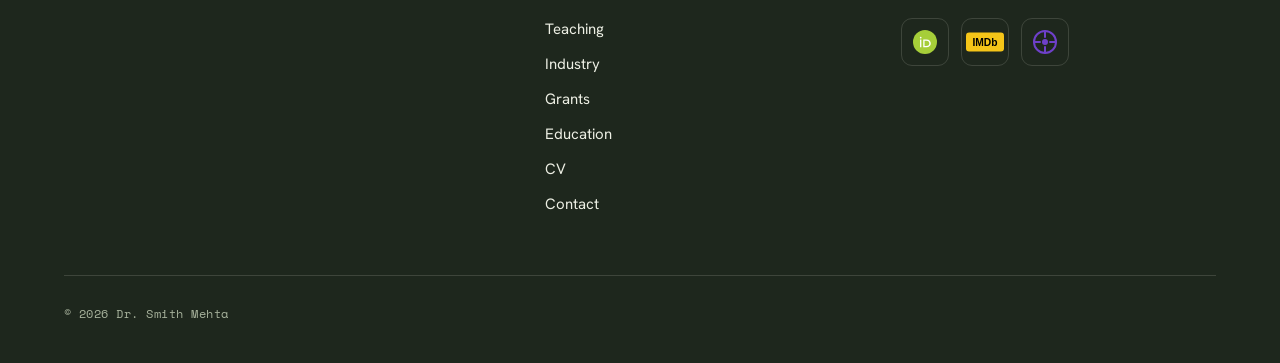
==== commit 1d77f85d: "Add files via upload" ====
--- a/index.html
+++ b/index.html
@@ -22,6 +22,7 @@
       <a href="teaching.html">Teaching</a>
       <a href="industry.html">Industry</a>
       <a href="grants.html">Grants</a>
+      <a href="education.html">Education</a>
       <a href="cv.html">CV</a>
       <a href="contact.html" class="pill">Contact</a>
     </nav>
@@ -42,23 +43,10 @@
       </div>
       <figure style="margin:0; margin-top: clamp(-260px,-20vw,-150px);">
         <div style="position:relative;">
-          <img src="assets/smith-mehta.jpg" alt="Portrait of Dr. Smith Mehta" style="width:100%; aspect-ratio:1/1; object-fit:cover; border-radius:6px; position:relative; z-index:1;" />
-          <span style="position:absolute; inset:-12px -12px 12px 12px; border:1px solid var(--clay); border-radius:6px; z-index:0;"></span>
+          <img src="assets/smith-mehta.jpg" alt="Portrait of Dr. Smith Mehta" style="width:100%; aspect-ratio:1/1; object-fit:cover; border-radius:6px; position:relative; z-index:1; border:1px solid var(--clay);" />
         </div>
         <figcaption class="kicker" style="margin:22px 0 0; display:inline-block; background:var(--clay); color:var(--paper); padding:6px 12px; border-radius:4px;">Dr. Smith Mehta · Groningen, NL</figcaption>
       </figure>
-    </div>
-  </div>
-</section>
-
-<!-- ===================== STATS ===================== -->
-<section class="deep">
-  <div class="container container--wide" style="padding-top:0; padding-bottom:0;">
-    <div class="stat-row">
-      <div class="stat"><div class="num"><em>Published</em></div><div class="lbl">Peer-reviewed outputs</div></div>
-      <div class="stat"><div class="num"><em>Authored</em></div><div class="lbl">Authored / edited books</div></div>
-      <div class="stat"><div class="num"><em>Embedded</em></div><div class="lbl">Practitioner interviews</div></div>
-      <div class="stat"><div class="num"><em>Funded</em></div><div class="lbl">Research grants &amp; fellowships</div></div>
     </div>
   </div>
 </section>
@@ -79,15 +67,15 @@
       </div>
     </div>
     <div style="display:flex; flex-wrap:wrap; align-items:flex-end; justify-content:space-between; gap:24px; margin-top:36px;">
-      <div>
-        <p class="kicker" style="margin-bottom:12px;">Languages</p>
+      <div style="background:color-mix(in oklab, var(--clay) 14%, var(--paper)); padding:24px 28px; border-radius:10px; border:1px solid var(--clay);">
+        <p class="kicker" style="margin-bottom:14px;">Languages</p>
         <div class="chips">
-          <span class="chip">English · C2</span>
-          <span class="chip">German · C1</span>
-          <span class="chip">Dutch · B2</span>
-          <span class="chip">Hindi</span>
-          <span class="chip">Marathi</span>
-          <span class="chip">Gujarati</span>
+          <span class="chip" style="border-color:var(--clay); font-weight:700;">English · C2</span>
+          <span class="chip" style="border-color:var(--clay); font-weight:700;">German · C1</span>
+          <span class="chip" style="border-color:var(--clay); font-weight:700;">Dutch · B2</span>
+          <span class="chip" style="border-color:var(--clay); font-weight:700;">Hindi</span>
+          <span class="chip" style="border-color:var(--clay); font-weight:700;">Marathi</span>
+          <span class="chip" style="border-color:var(--clay); font-weight:700;">Gujarati</span>
         </div>
       </div>
       <a class="tlink" href="cv.html" style="display:inline-block;">Read the full CV →</a>
@@ -237,13 +225,14 @@
         <a href="teaching.html">Teaching</a>
         <a href="industry.html">Industry</a>
         <a href="grants.html">Grants</a>
+        <a href="education.html">Education</a>
         <a href="cv.html">CV</a>
         <a href="contact.html">Contact</a>
       </div>
       <div class="foot-col">
         <h4>Elsewhere</h4>
         <div class="foot-logos">
-          <a href="/cdn-cgi/l/email-protection#b9cad4d0cdd4dcd1cdd8808c8088f9ded4d8d0d597dad6d4" aria-label="Email" title="smitmehta9591@gmail.com">
+          <a href="mailto:smitmehta9591@gmail.com" aria-label="Email" title="smitmehta9591@gmail.com">
             <svg viewBox="0 0 24 24" aria-hidden="true"><path fill="#EA4335" d="M2 6.5 12 13l10-6.5V6a2 2 0 0 0-2-2H4a2 2 0 0 0-2 2v.5z"/><path fill="#fff" d="M2 6.5V18a2 2 0 0 0 2 2h16a2 2 0 0 0 2-2V6.5L12 13 2 6.5z"/><path fill="#C5221F" d="M2 6.5V6a2 2 0 0 1 2-2l8 6L2 6.5z"/><path fill="#C5221F" d="M22 6.5V6a2 2 0 0 0-2-2l-8 6 10-3.5z"/></svg>
           </a>
           <a href="https://www.linkedin.com/in/smithmehta" target="_blank" rel="noopener" aria-label="LinkedIn" title="LinkedIn">
@@ -270,7 +259,7 @@
   </div>
 </footer>
 
-<script data-cfasync="false" src="/cdn-cgi/scripts/5c5dd728/cloudflare-static/email-decode.min.js"></script><script src="image-slot.js"></script>
+<script src="image-slot.js"></script>
 <script src="site.js"></script>
 
 </body>
--- a/style.css
+++ b/style.css
@@ -125,14 +125,7 @@
   gap: 14px;
   margin: 0 0 36px;
 }
-.section-label::after {
-  content: "";
-  flex: 1;
-  height: 1px;
-  background: var(--line-2);
-}
 .deep .section-label { color: var(--on-deep-muted); }
-.deep .section-label::after { background: var(--line-deep); }
 .sl-mark {
   background: var(--clay);
   color: var(--paper);
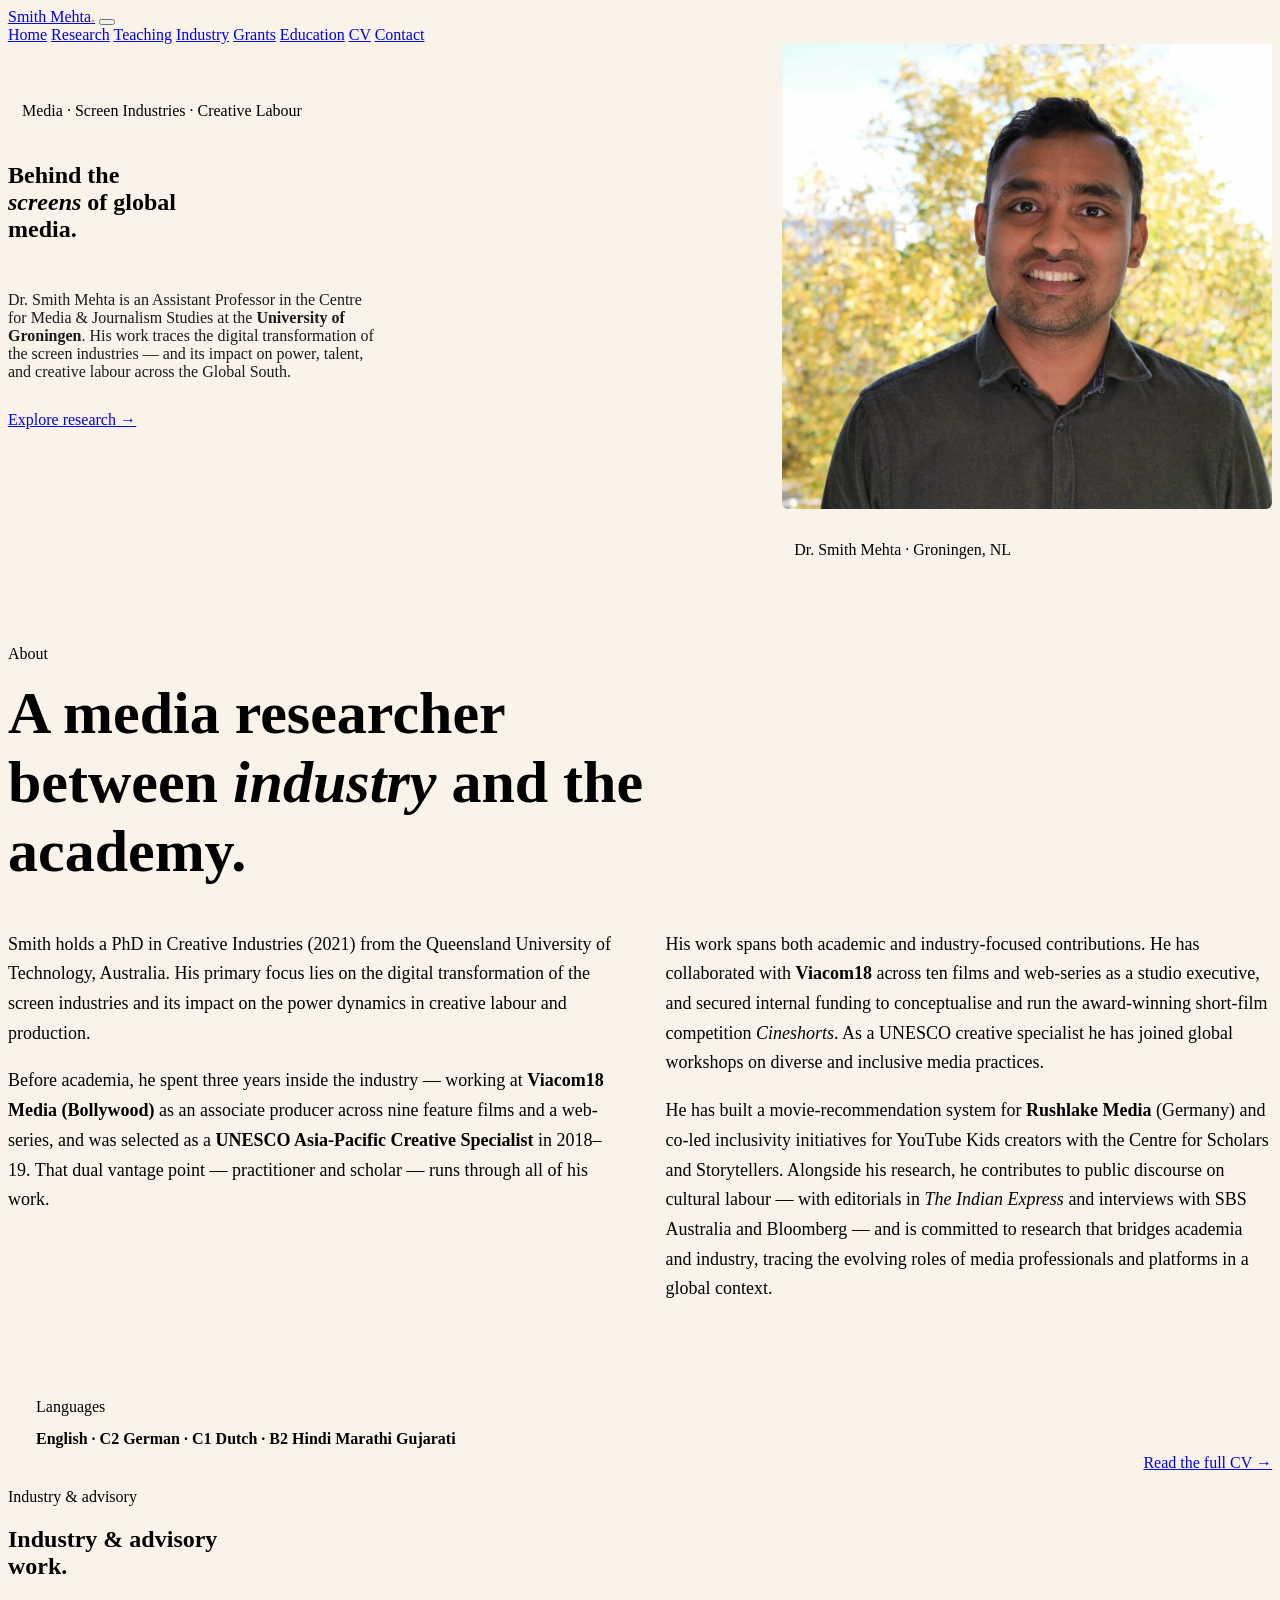
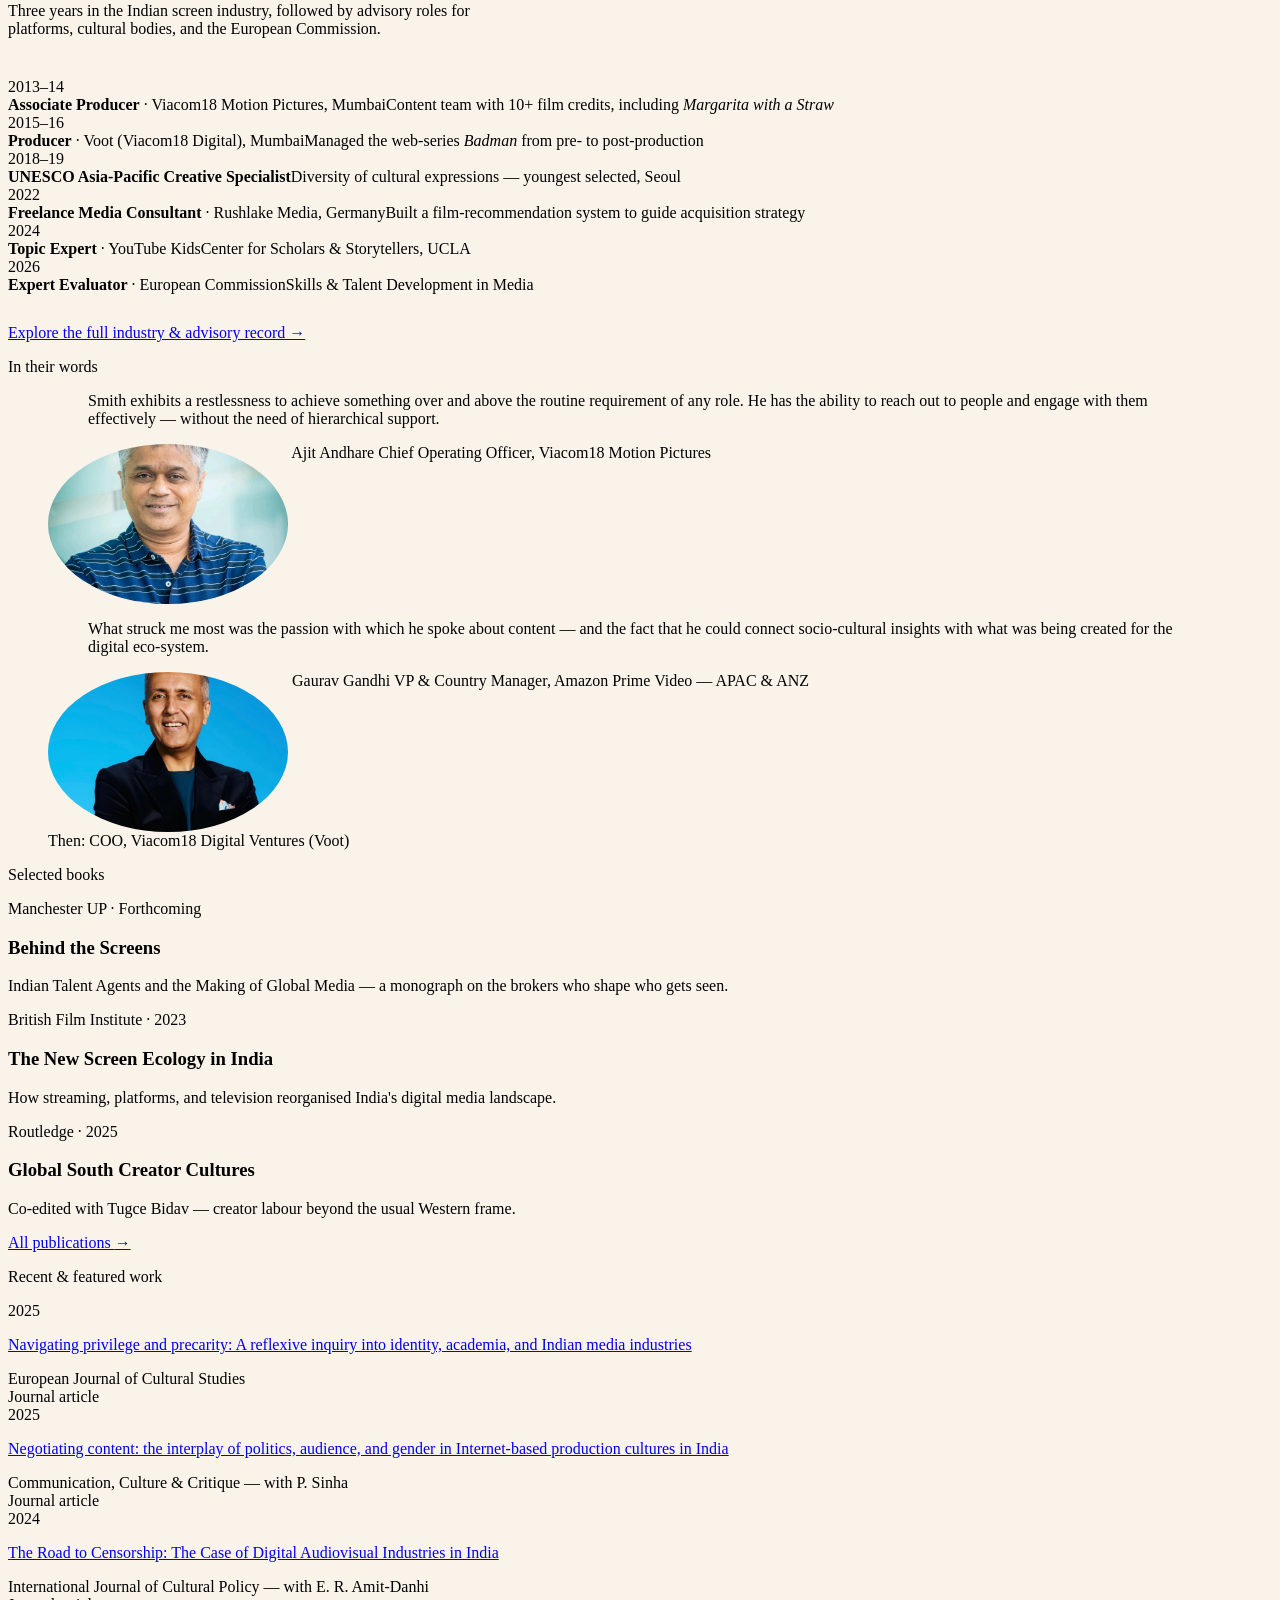
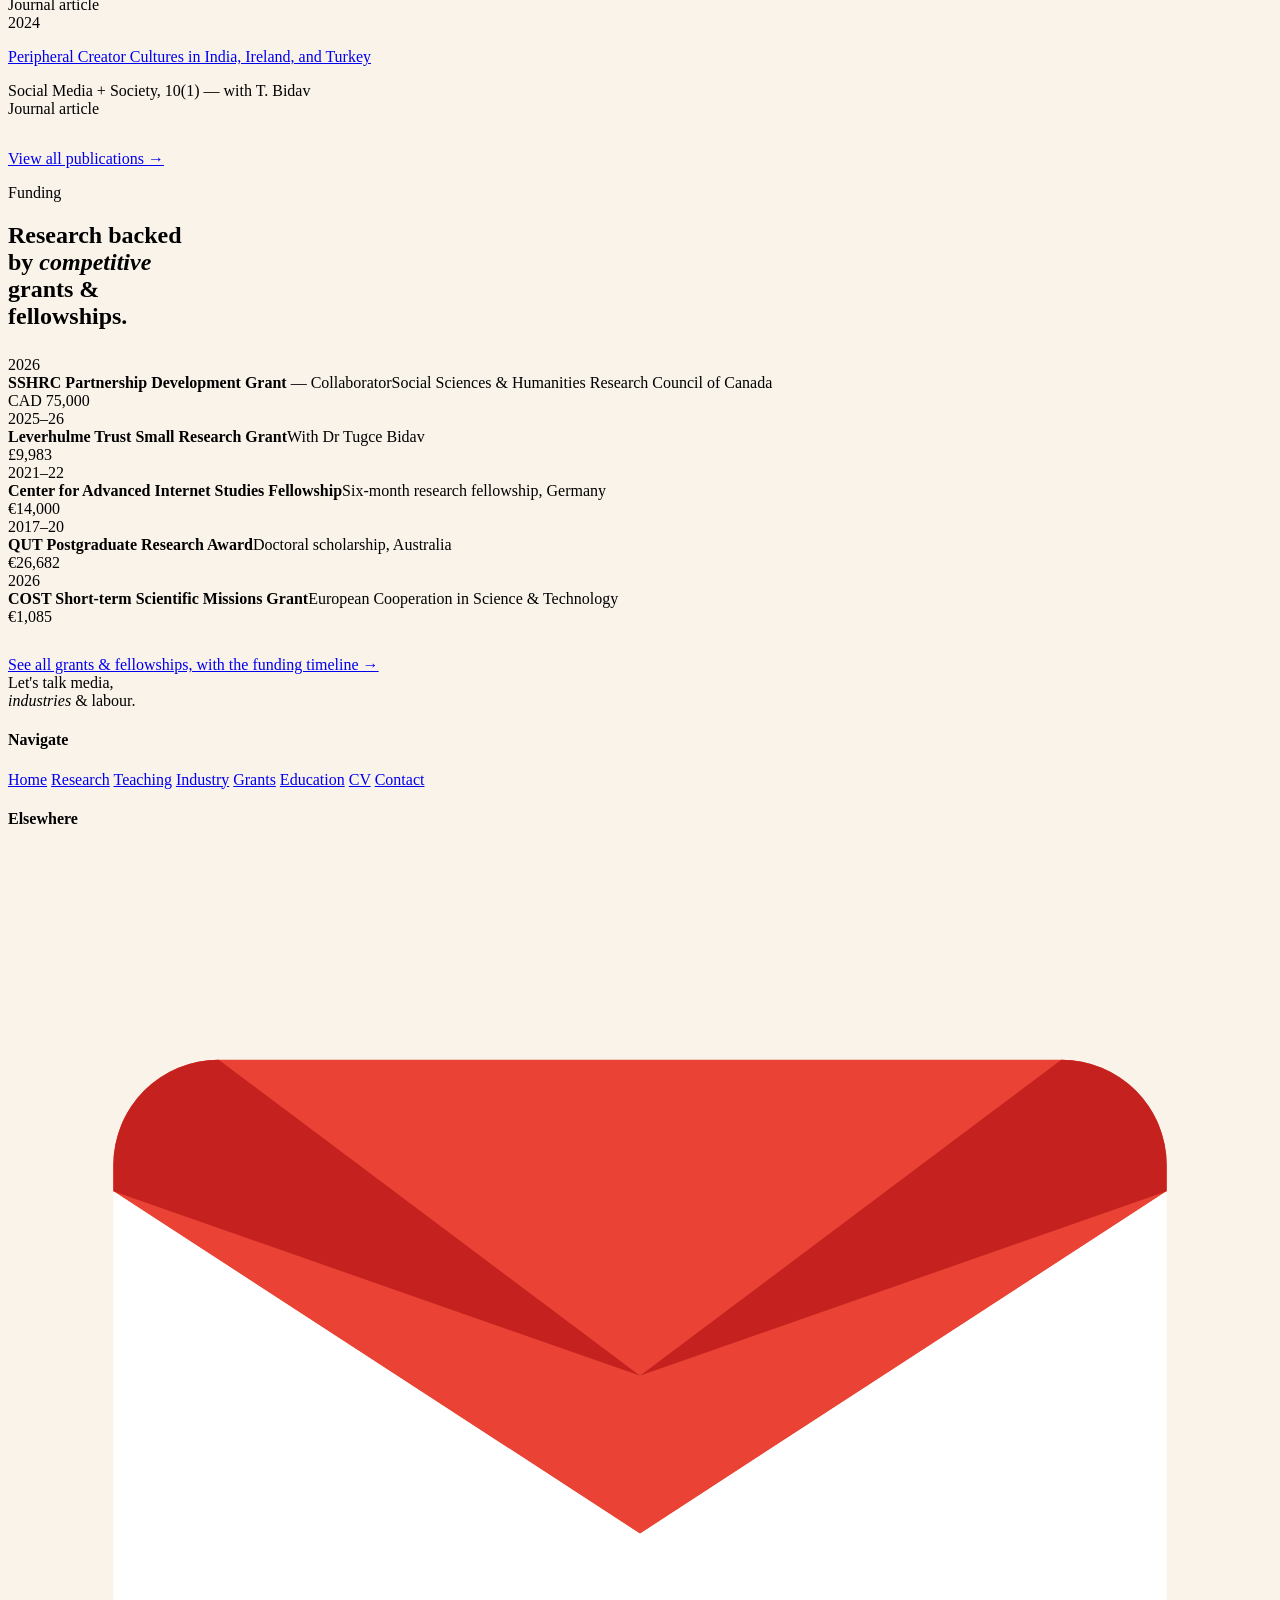
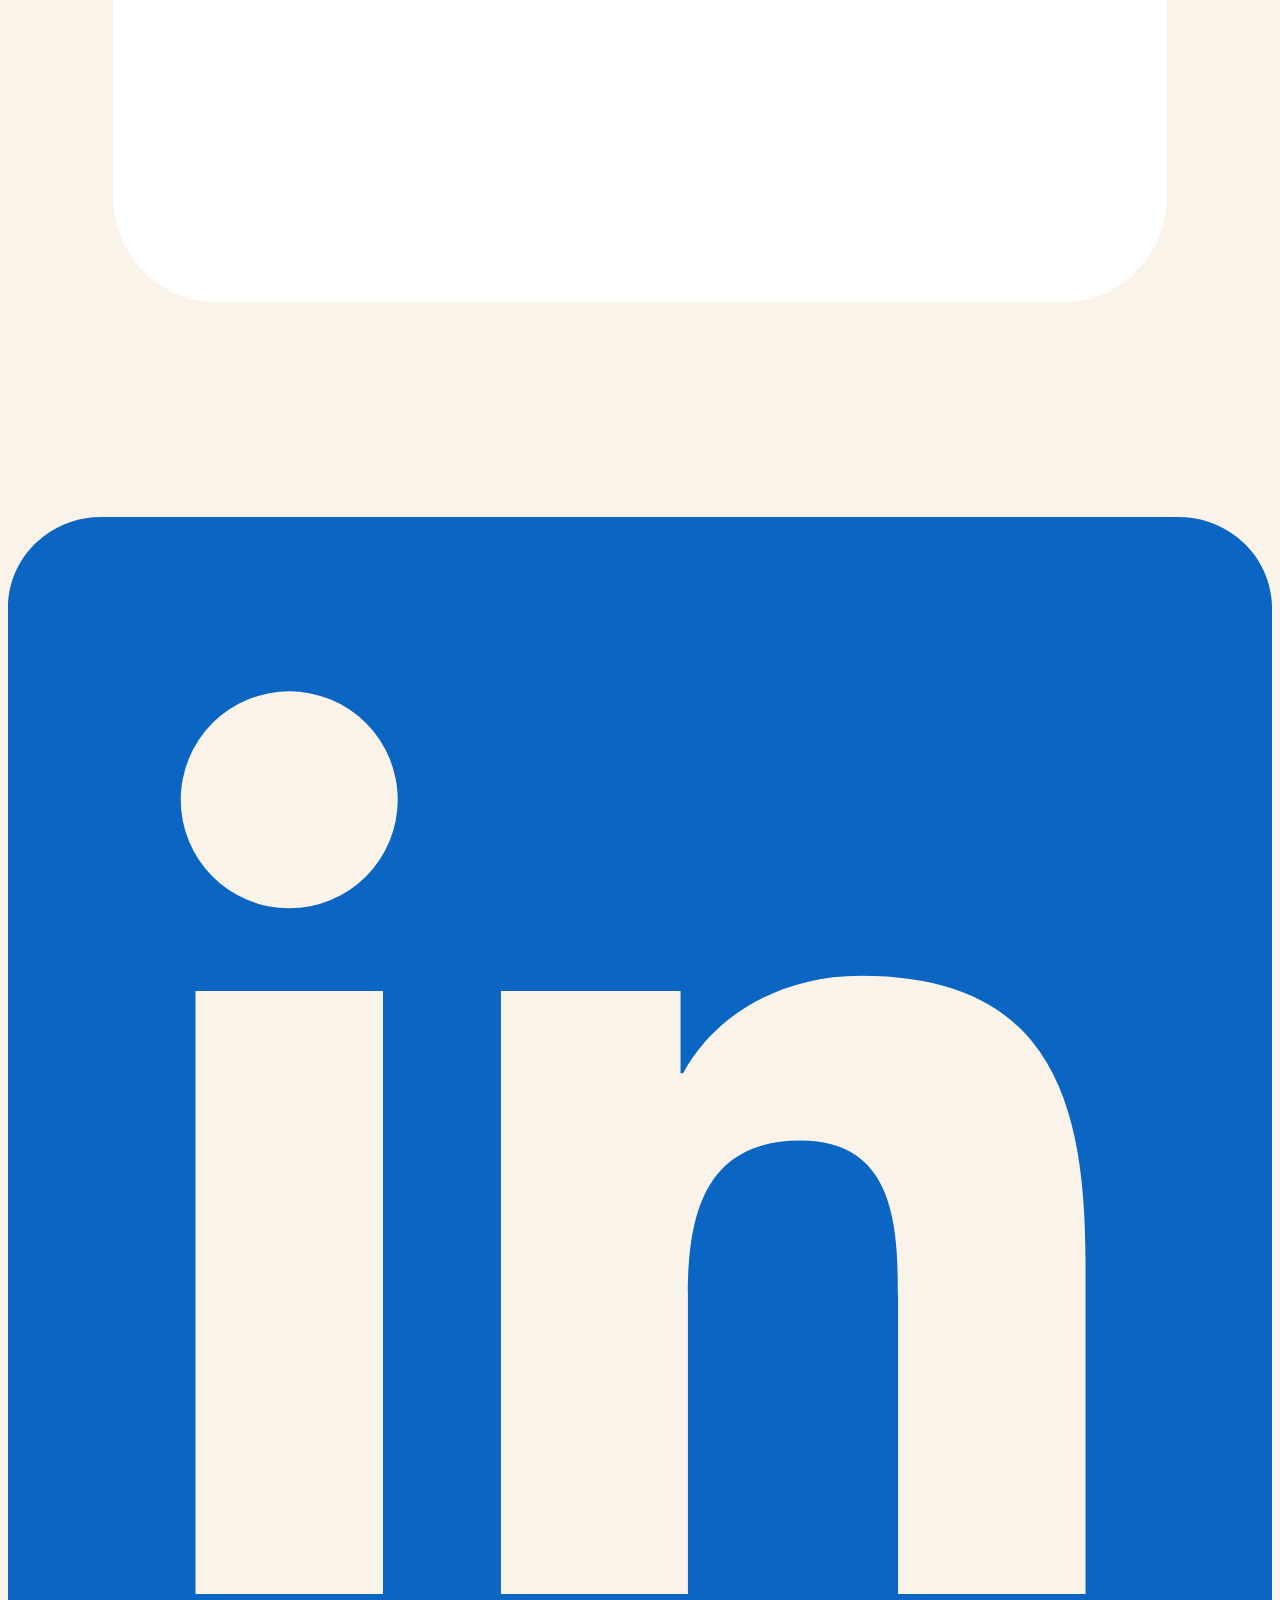
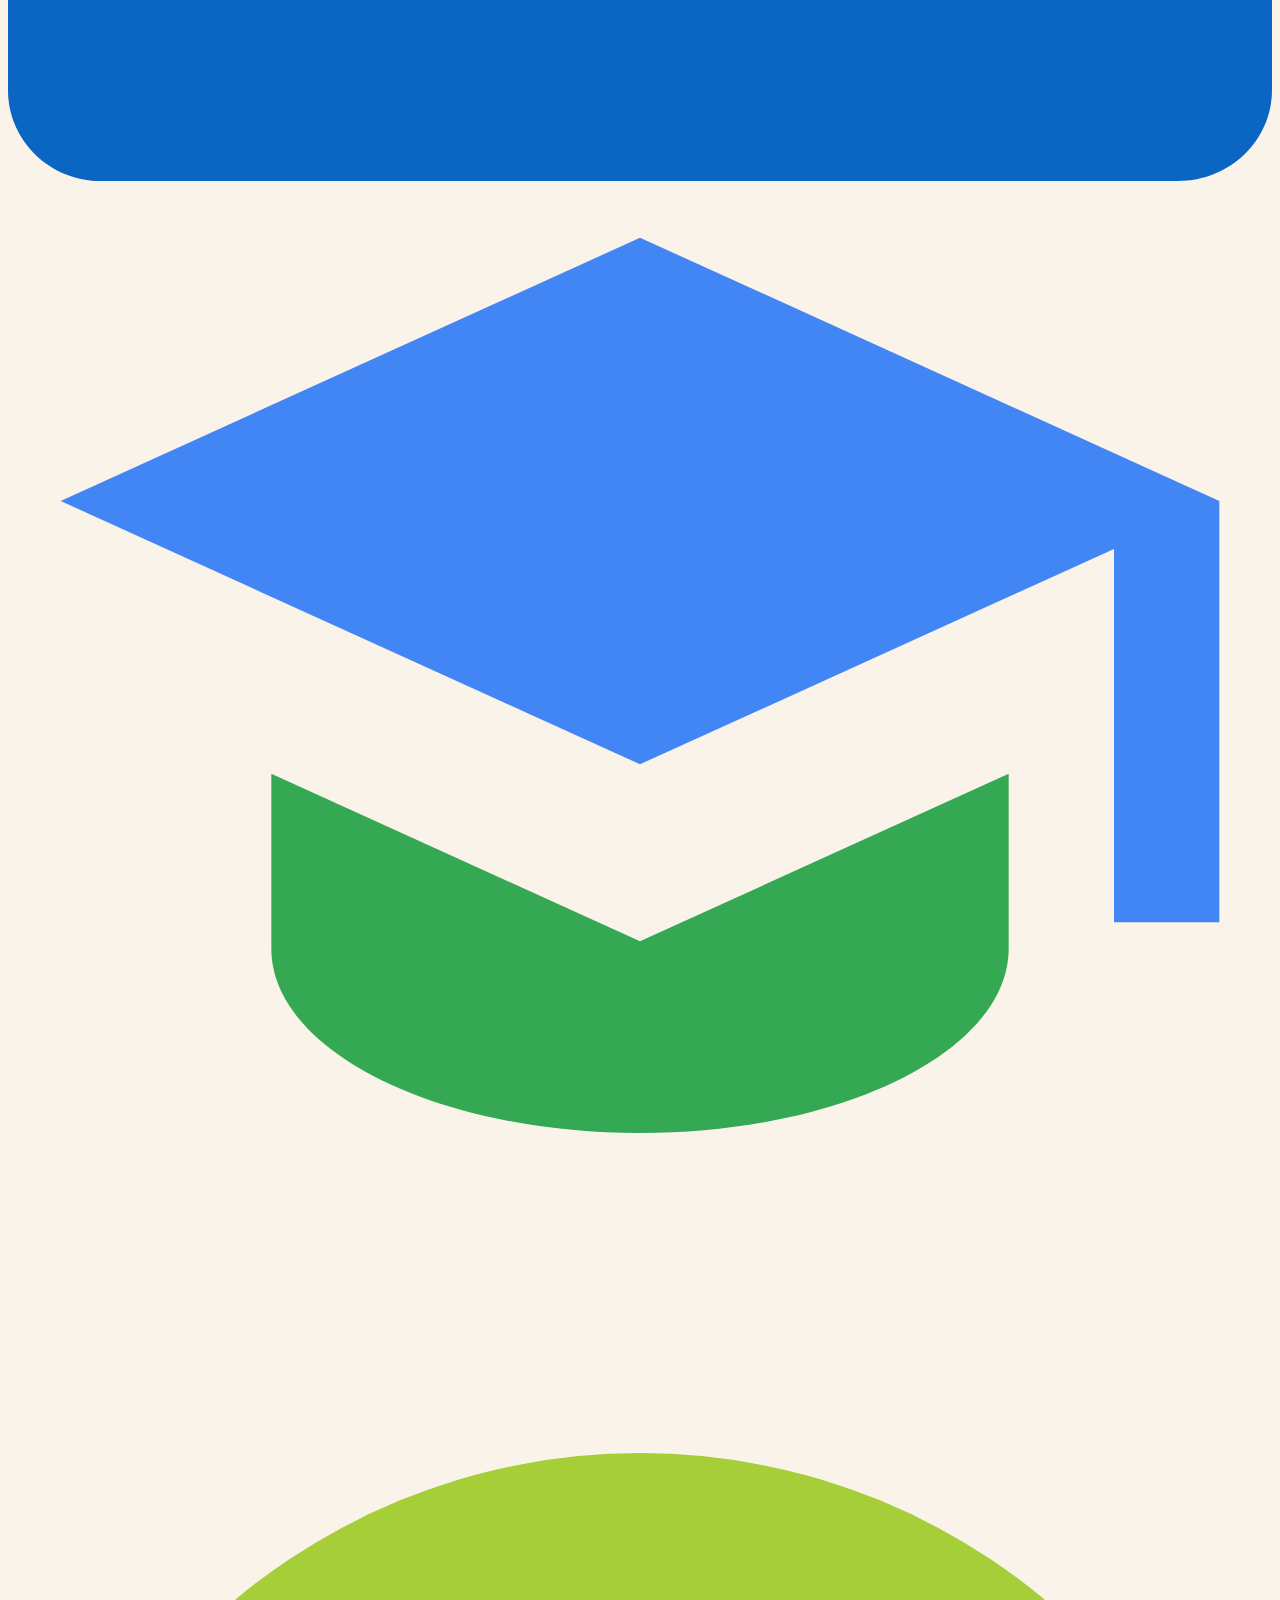
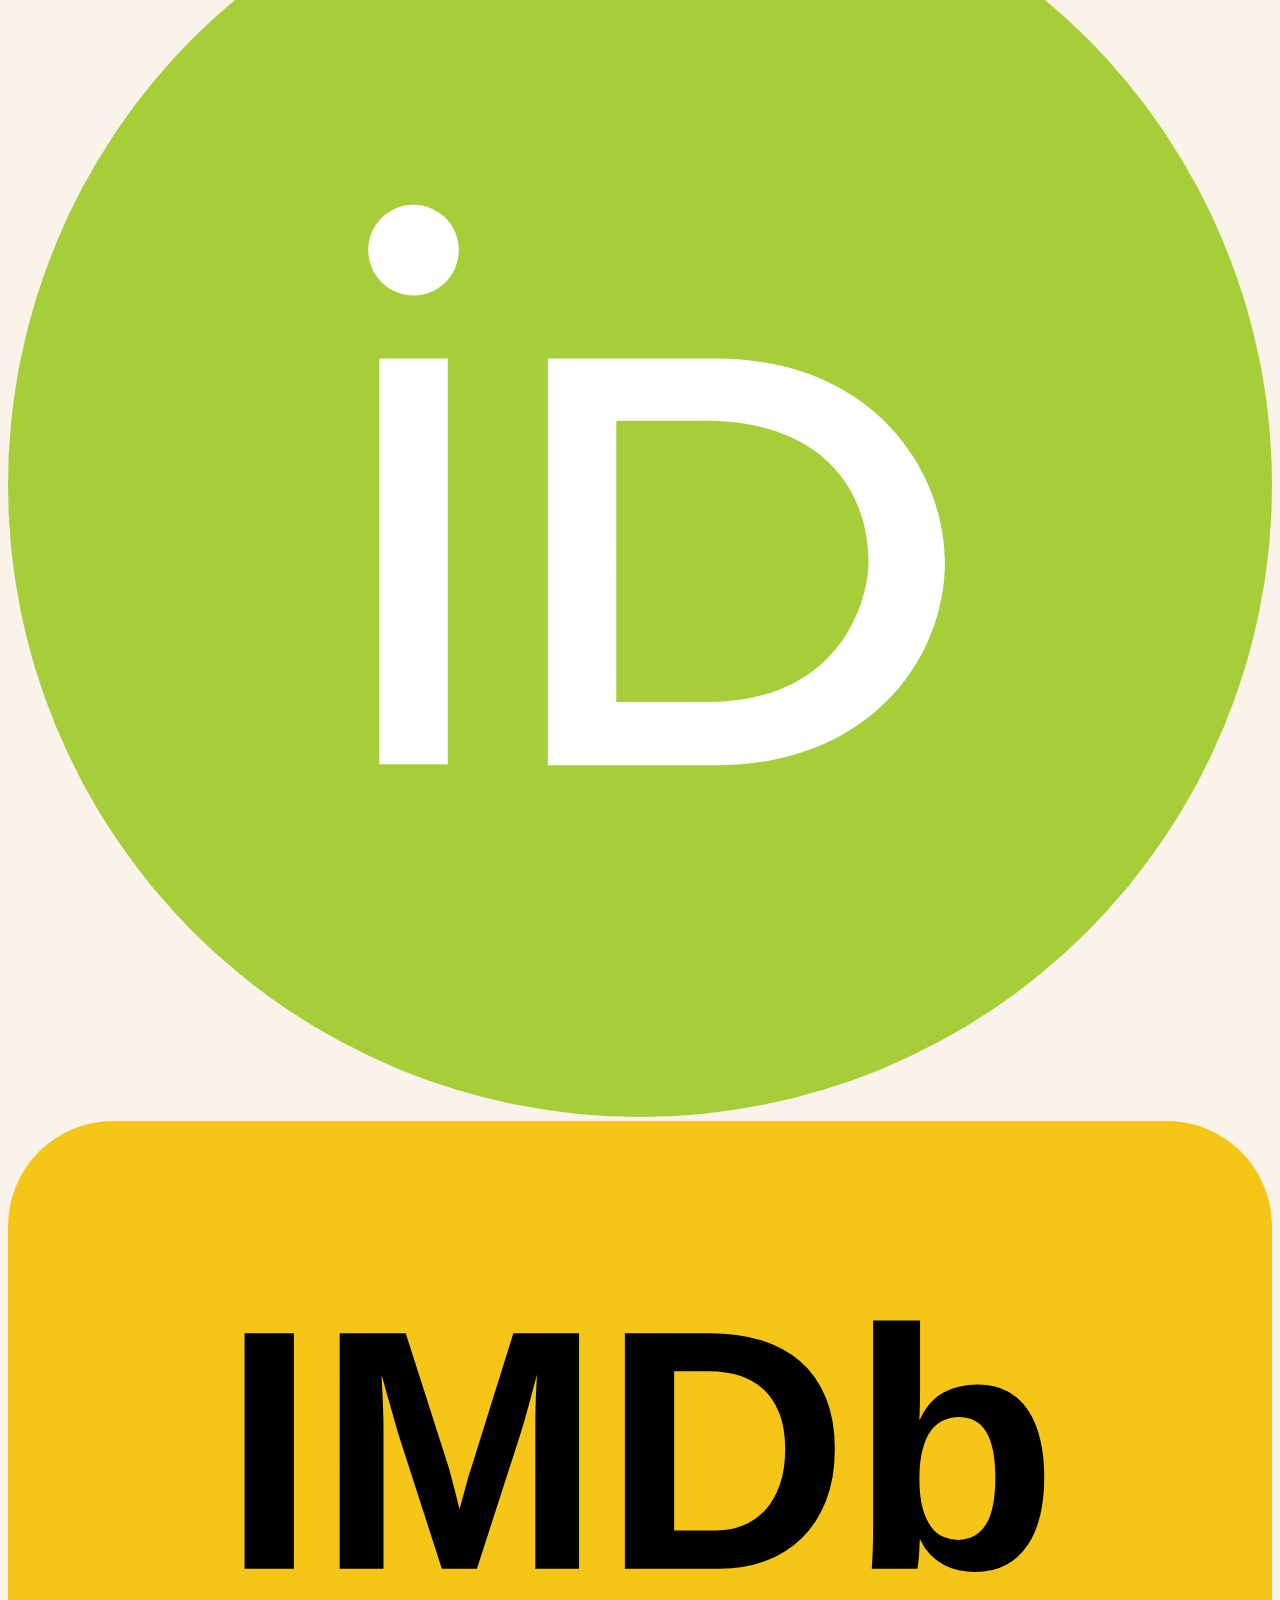
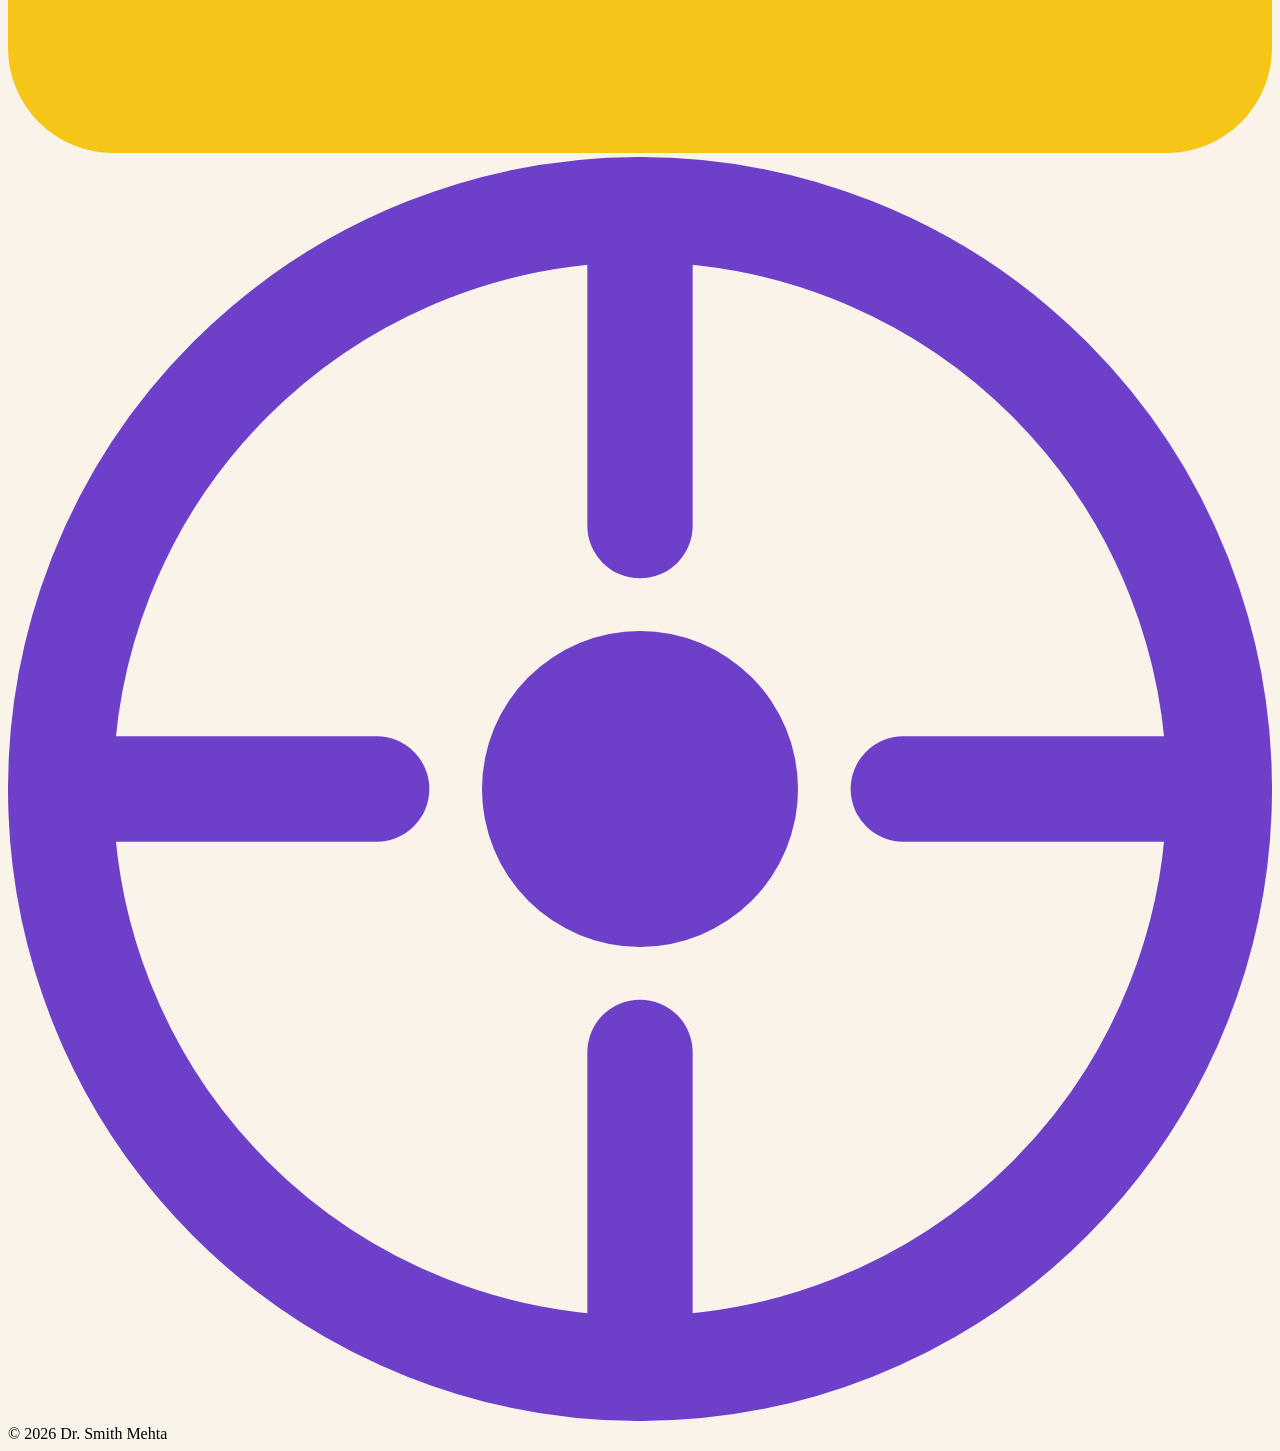
==== commit 3bb200b1: "Add files via upload" ====
--- a/index.html
+++ b/index.html
@@ -198,7 +198,7 @@
 </section>
 
 <!-- ===================== FUNDING ===================== -->
-<section class="section alt" id="funding" style="height: 947px;">
+<section class="section alt" id="funding">
   <div class="container">
     <p class="section-label"><span class="sl-mark">Funding</span></p>
     <h2 class="display" style="max-width:16ch; margin-bottom:26px;">Research backed by <em>competitive</em> grants &amp; fellowships.</h2>
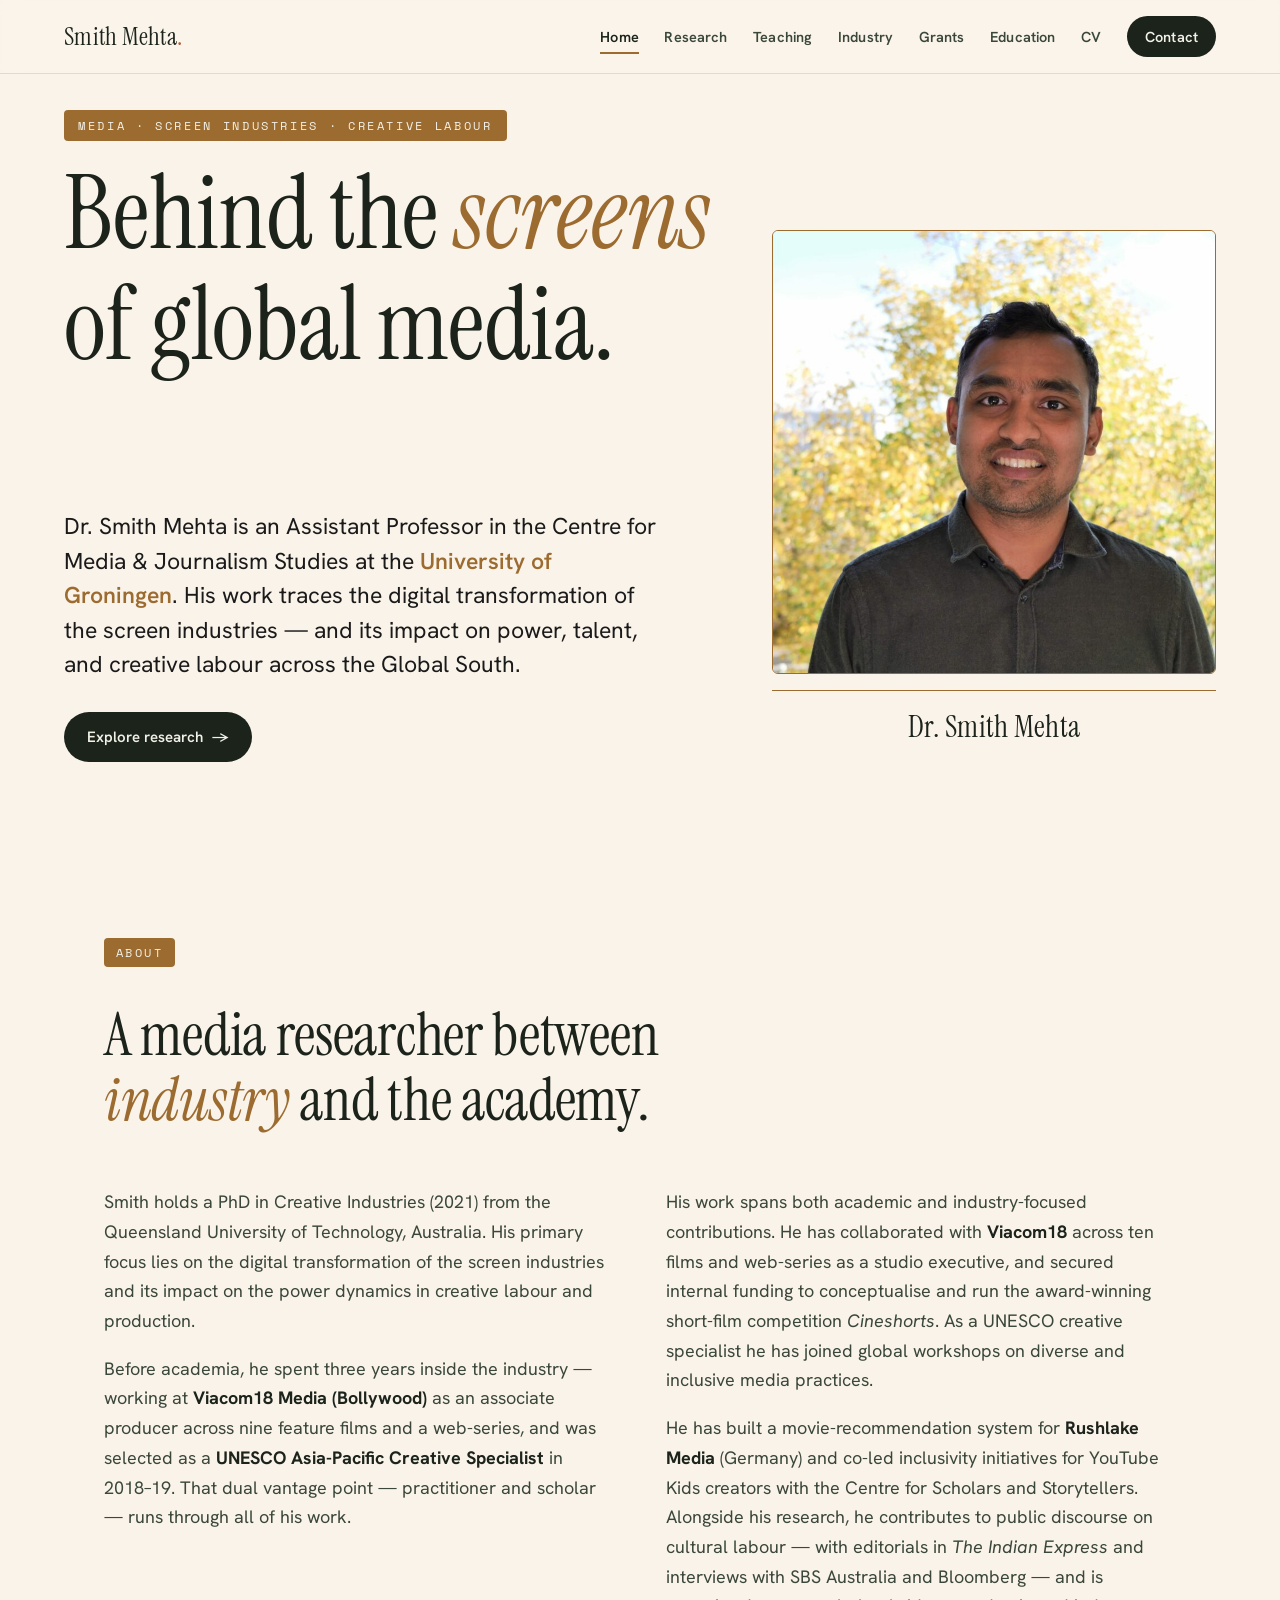
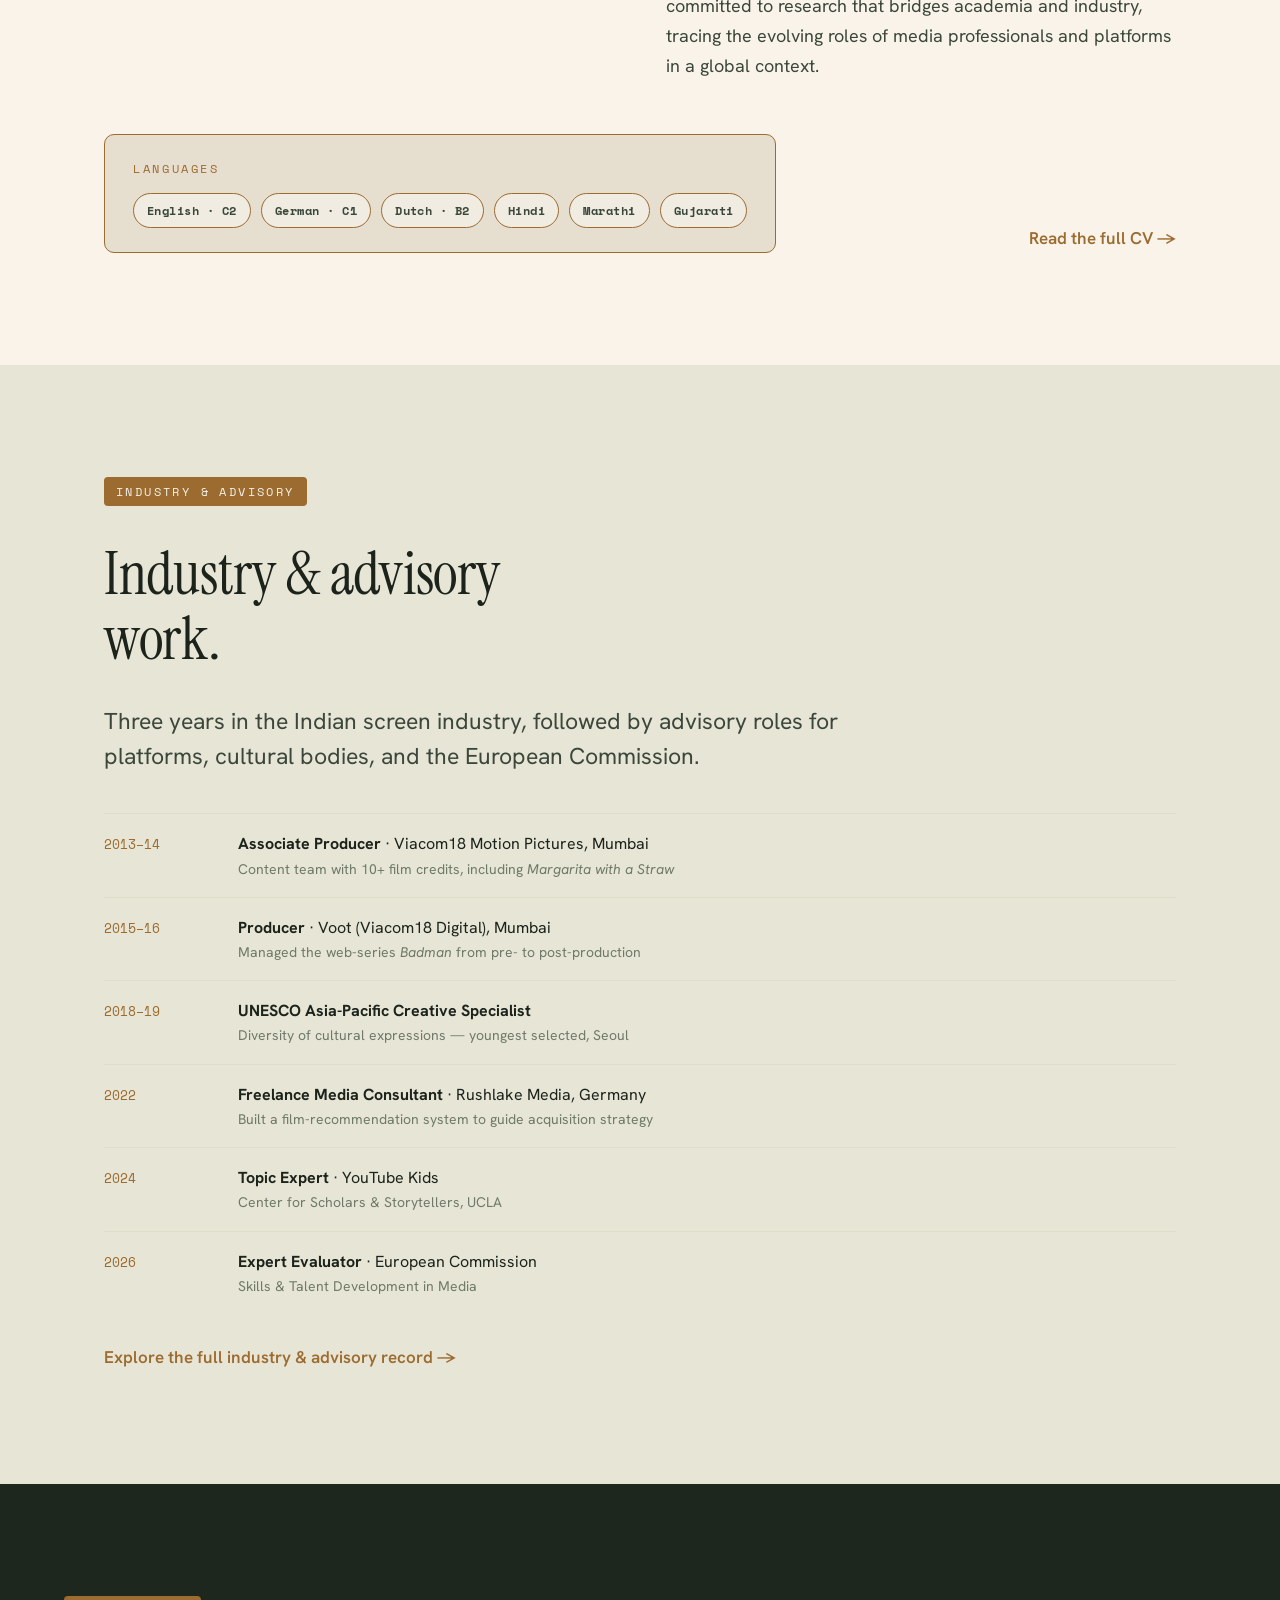
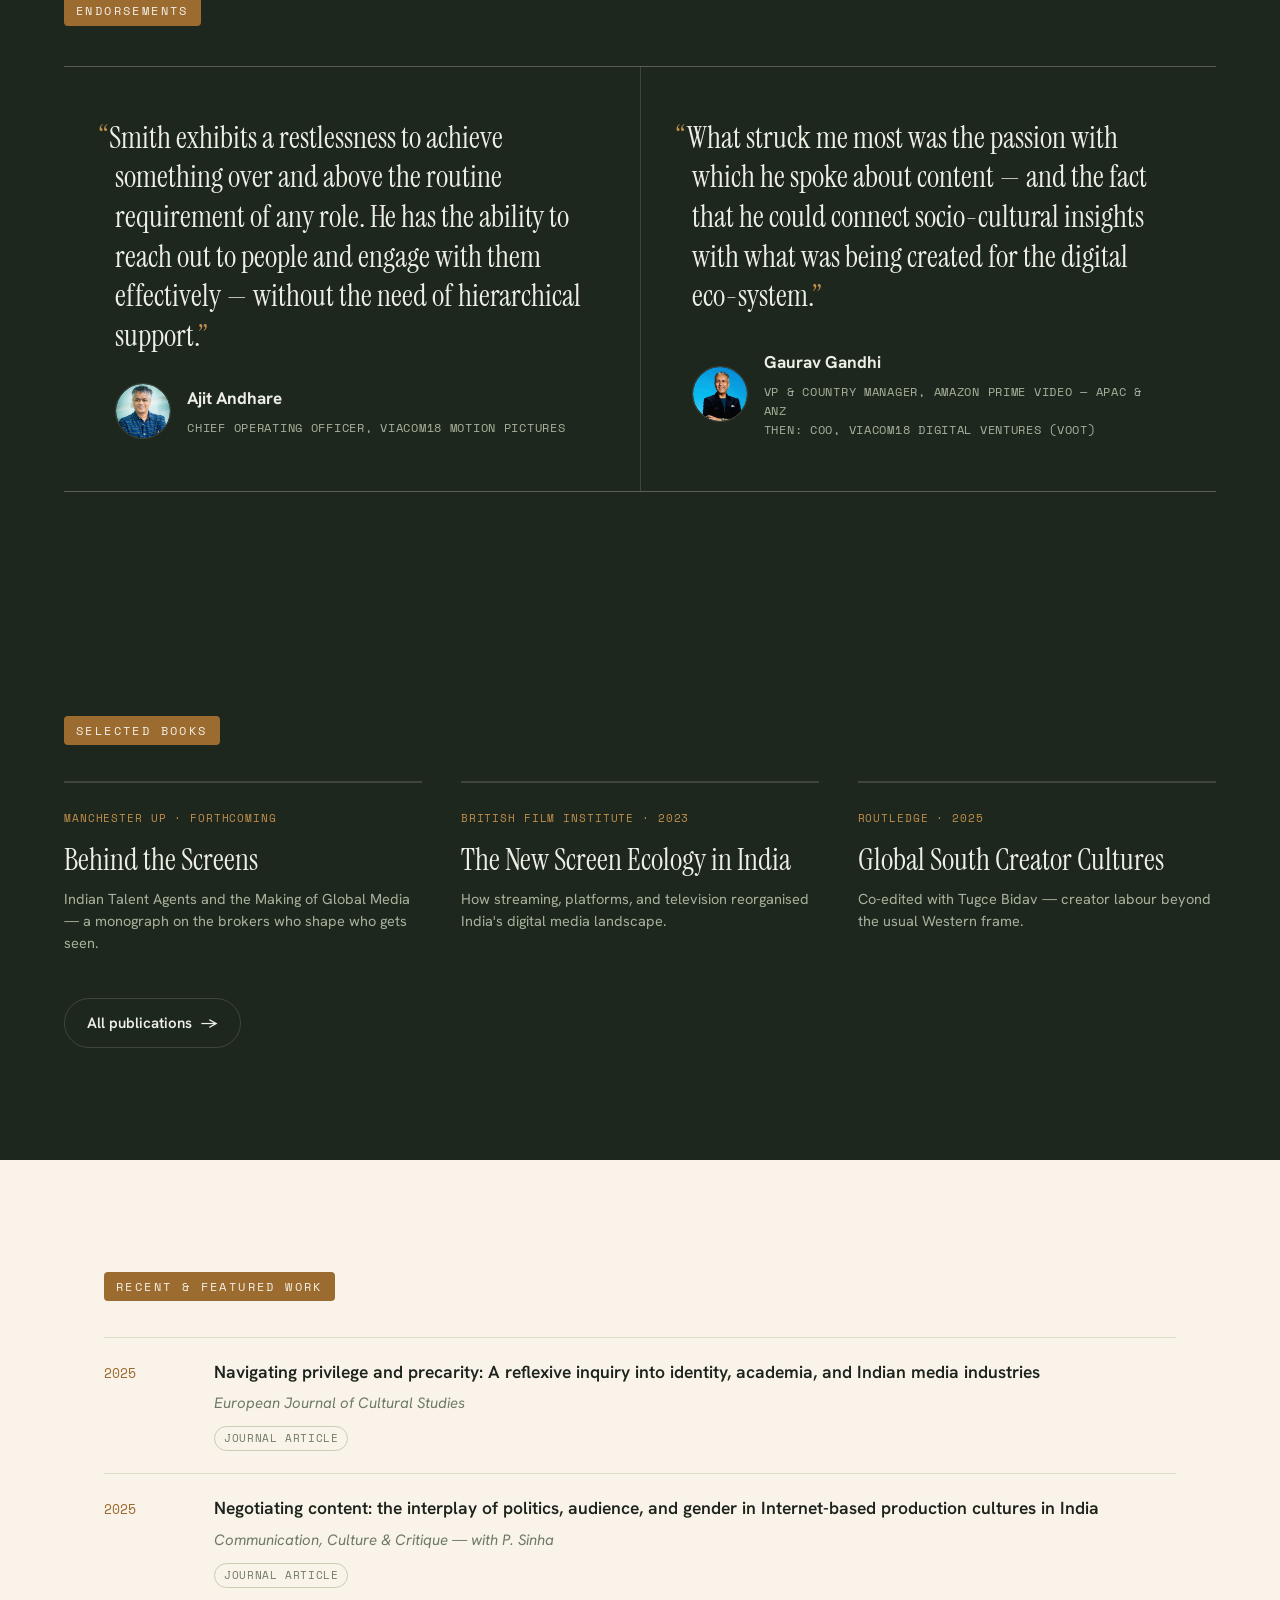
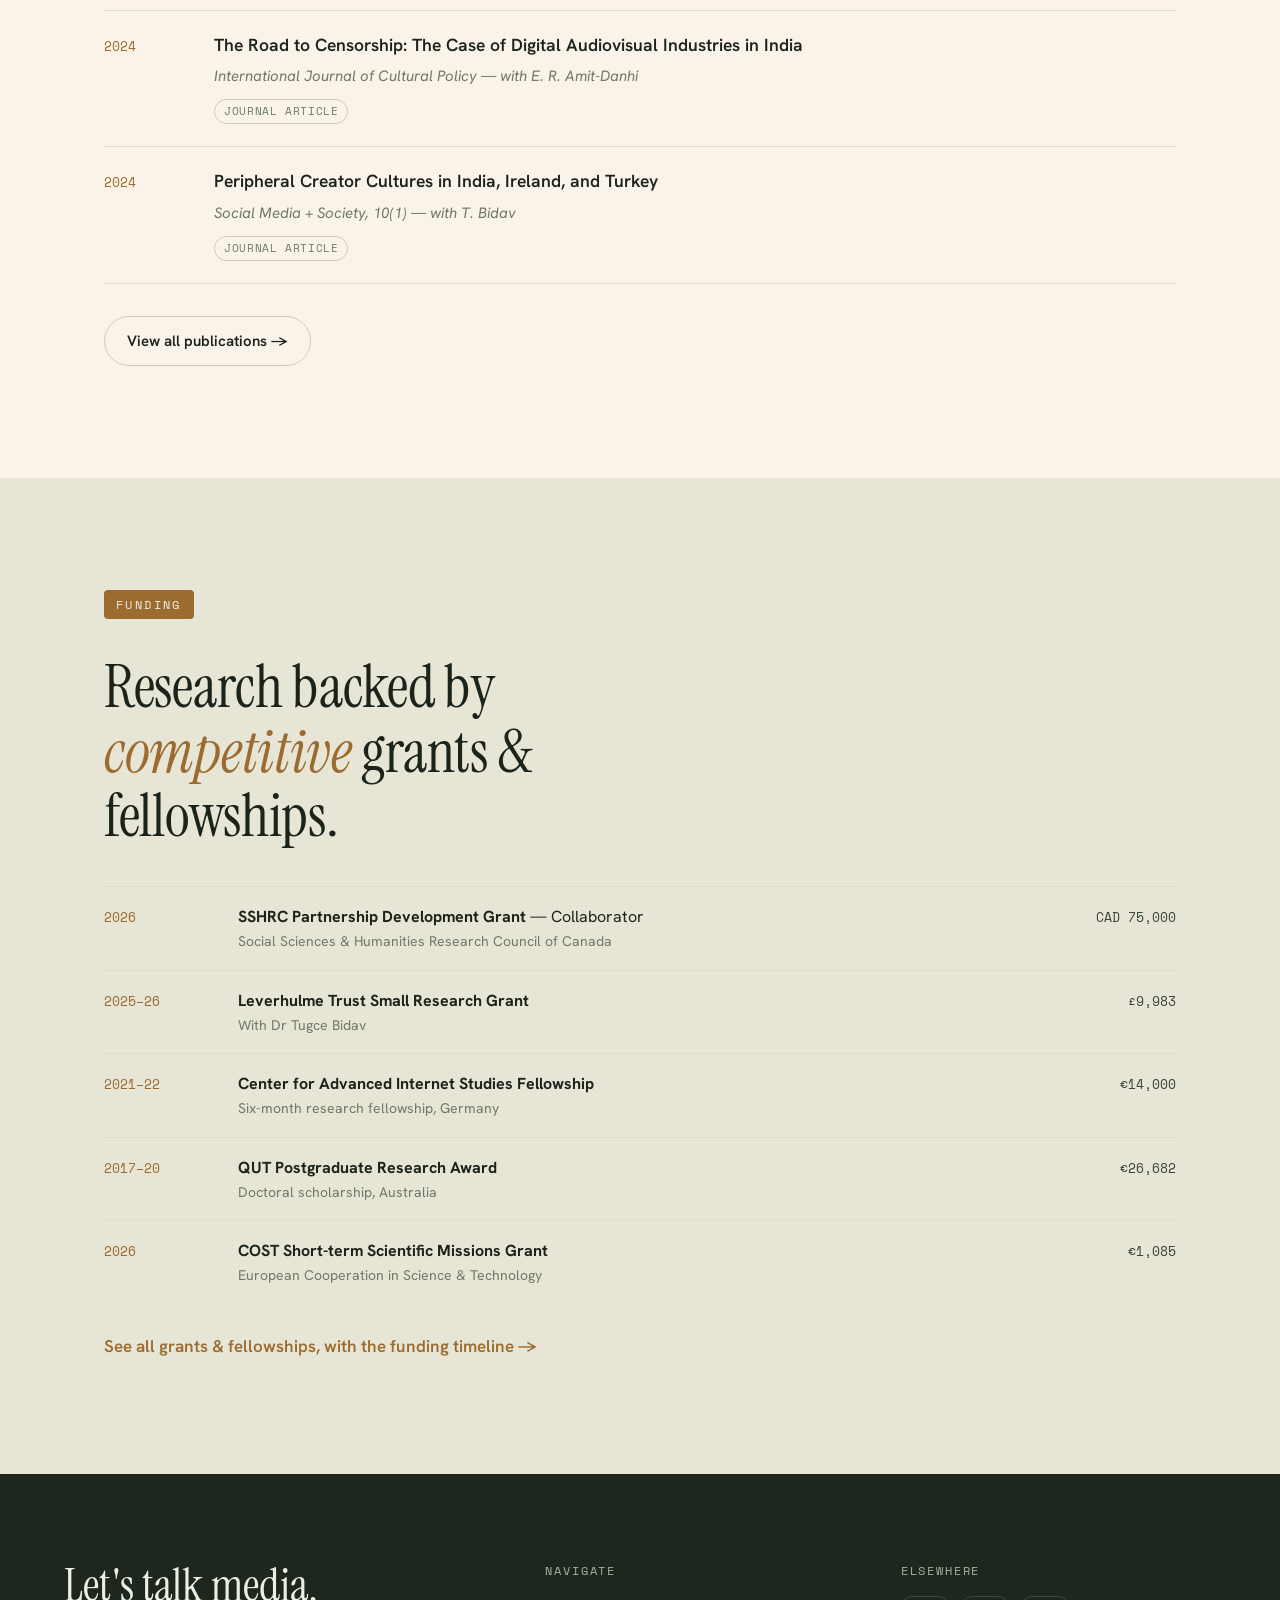
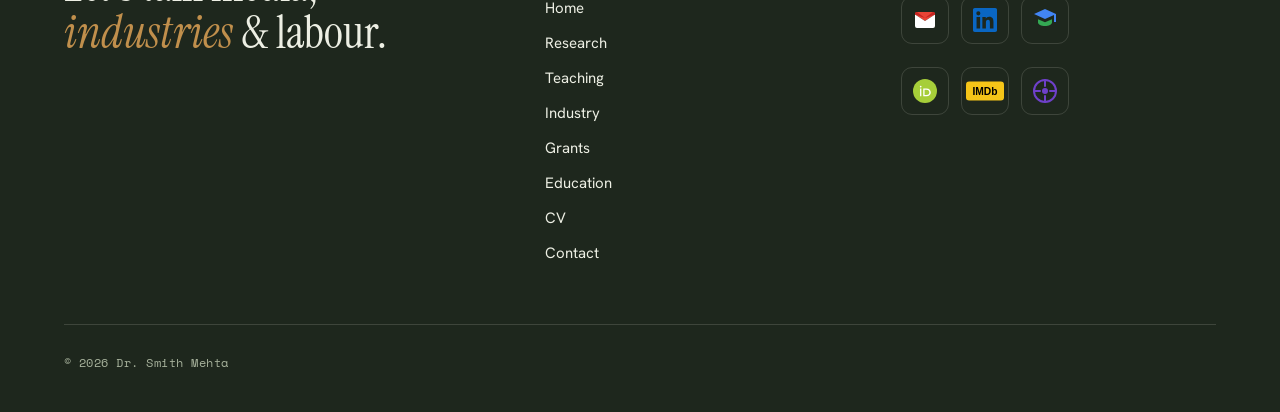
==== commit d80b9404: "Add files via upload" ====
--- a/index.html
+++ b/index.html
@@ -45,7 +45,7 @@
         <div style="position:relative;">
           <img src="assets/smith-mehta.jpg" alt="Portrait of Dr. Smith Mehta" style="width:100%; aspect-ratio:1/1; object-fit:cover; border-radius:6px; position:relative; z-index:1; border:1px solid var(--clay);" />
         </div>
-        <figcaption class="kicker" style="margin:22px 0 0; display:inline-block; background:var(--clay); color:var(--paper); padding:6px 12px; border-radius:4px;">Dr. Smith Mehta · Groningen, NL</figcaption>
+        <figcaption style="margin:16px 0 0; display:block; box-sizing:border-box; text-align:center; border-top:1px solid var(--clay); padding:12px 0 0; font-family:var(--display); font-size:30px; letter-spacing:.01em; color:var(--ink);">Dr. Smith Mehta</figcaption>
       </figure>
     </div>
   </div>
@@ -104,7 +104,7 @@
 <!-- ===================== TESTIMONIALS ===================== -->
 <section class="section deep" id="testimonials">
   <div class="container container--wide">
-    <p class="section-label"><span class="sl-mark">In their words</span></p>
+    <p class="section-label"><span class="sl-mark">Endorsements</span></p>
     <div class="tm-grid">
       <figure class="tm-card">
         <blockquote class="tm-quote">Smith exhibits a restlessness to achieve something over and above the routine requirement of any role. He has the ability to reach out to people and engage with them effectively — without the need of hierarchical support.</blockquote>
--- a/style.css
+++ b/style.css
@@ -0,0 +1,603 @@
+/* =====================================================================
+   Dr. Smith Mehta — Academic Site
+   Direction C · Warm Editorial
+   Shared design system
+   ===================================================================== */
+
+@import url('https://fonts.googleapis.com/css2?family=Instrument+Serif:ital@0;1&family=Hanken+Grotesk:wght@400;500;600;700;800&family=Space+Mono:wght@400;700&family=Fraunces:ital,opsz,wght@0,9..144,400;1,9..144,400&family=Libre+Franklin:wght@400;500;600;700;800&family=Newsreader:ital,opsz,wght@0,6..72,400;1,6..72,400&family=Source+Sans+3:wght@400;500;600;700&family=IBM+Plex+Mono:wght@400;600&family=Cormorant+Garamond:ital,wght@0,400;0,600;1,400&family=Public+Sans:wght@400;500;600;700;800&family=Archivo:wght@400;500;600;700;800&family=DM+Mono:wght@400;500&family=Spectral:ital,wght@0,400;0,600;1,400&family=JetBrains+Mono:wght@400;600&display=swap');
+
+:root {
+  --paper:    #f2f1e8;
+  --paper-2:  #e7e5d6;
+  --ink:      #1b231b;
+  --ink-soft: #3a473a;
+  --muted:    #6e7a67;
+  --clay:     #9c6b2f;
+  --clay-2:   #c08f4c;
+  --deep:     #1e271d;
+  --deep-2:   #263026;
+  --on-deep:  #edefe4;
+  --on-deep-muted: #a7b29c;
+  --line:     #ddddc9;
+  --line-2:   #cdcdb4;
+  --line-deep: rgba(237,239,228,0.15);
+
+  --display: 'Instrument Serif', Georgia, serif;
+  --sans: 'Hanken Grotesk', system-ui, sans-serif;
+  --mono: 'Space Mono', ui-monospace, monospace;
+
+  --maxw: 1200px;
+  --pad: clamp(22px, 5vw, 64px);
+}
+
+* { box-sizing: border-box; }
+
+html { scroll-behavior: smooth; }
+
+body {
+  margin: 0;
+  background: var(--paper);
+  color: var(--ink);
+  font-family: var(--sans);
+  font-size: 17px;
+  line-height: 1.6;
+  -webkit-font-smoothing: antialiased;
+  text-rendering: optimizeLegibility;
+  font-synthesis: none;
+}
+
+a { color: inherit; }
+
+img { display: block; max-width: 100%; }
+
+::selection { background: var(--clay); color: var(--paper); }
+
+/* ---------- Layout primitives ---------- */
+.container { max-width: var(--maxw); margin: 0 auto; padding-left: var(--pad); padding-right: var(--pad); }
+.container--wide { max-width: 1340px; }
+
+.section { padding: clamp(56px, 9vw, 112px) 0; }
+.section--tight { padding: clamp(40px, 6vw, 72px) 0; }
+
+.deep { background: var(--deep); color: var(--on-deep); }
+.deep h1, .deep h2, .deep h3 { color: var(--on-deep); }
+.alt { background: var(--paper-2); }
+
+/* ---------- Hero background photo ---------- */
+.hero-bg {
+  position: absolute;
+  inset: 0;
+  width: 100%;
+  height: 100%;
+  z-index: 0;
+  --image-slot-radius: 0;
+}
+.hero-bg[data-filled] {
+  opacity: 0.45;
+  filter: saturate(0.9) brightness(0.82);
+}
+.hero-bg::part(image) { object-position: 50% 12%; }
+
+/* ---------- Type ---------- */
+.kicker {
+  font-family: var(--mono);
+  font-size: 12px;
+  letter-spacing: 0.22em;
+  text-transform: uppercase;
+  color: var(--clay);
+  margin: 0 0 18px;
+}
+.deep .kicker { color: var(--clay-2); }
+
+.display {
+  font-family: var(--display);
+  font-weight: 400;
+  letter-spacing: -0.005em;
+  line-height: 1.08;
+  margin: 0;
+  padding-bottom: 0.18em;
+}
+.display em { font-style: italic; color: var(--clay); }
+.deep .display em { color: var(--clay-2); }
+
+h1.display { font-size: clamp(48px, 8vw, 104px); padding-bottom: 0.72em; }
+h2.display { font-size: clamp(34px, 5vw, 60px); }
+h3.display { font-size: clamp(26px, 3vw, 36px); }
+
+.lead {
+  font-size: clamp(19px, 2.1vw, 23px);
+  line-height: 1.5;
+  color: var(--ink-soft);
+  font-weight: 400;
+}
+.lead b, .lead strong { color: var(--clay); font-weight: 600; }
+.deep .lead { color: var(--on-deep); }
+.deep .lead b { color: var(--clay-2); }
+
+.section-label {
+  font-family: var(--mono);
+  font-size: 12px;
+  letter-spacing: 0.2em;
+  text-transform: uppercase;
+  color: var(--muted);
+  display: flex;
+  align-items: center;
+  gap: 14px;
+  margin: 0 0 36px;
+}
+.deep .section-label { color: var(--on-deep-muted); }
+.sl-mark {
+  background: var(--clay);
+  color: var(--paper);
+  padding: 5px 12px;
+  border-radius: 4px;
+  letter-spacing: 0.2em;
+}
+
+/* ---------- Header ---------- */
+.site-header {
+  position: sticky;
+  top: 0;
+  z-index: 50;
+  background: rgba(250,244,234,0.86);
+  backdrop-filter: saturate(1.4) blur(10px);
+  border-bottom: 1px solid var(--line);
+}
+.site-header .bar {
+  max-width: 1340px;
+  margin: 0 auto;
+  padding: 16px var(--pad);
+  display: flex;
+  align-items: center;
+  justify-content: space-between;
+  gap: 24px;
+}
+.brand {
+  font-family: var(--display);
+  font-size: 25px;
+  letter-spacing: 0.01em;
+  text-decoration: none;
+  color: var(--ink);
+  white-space: nowrap;
+}
+.brand .dot { color: var(--clay); }
+.nav { display: flex; align-items: center; gap: clamp(14px, 2vw, 30px); }
+.nav a {
+  text-decoration: none;
+  color: var(--ink-soft);
+  font-size: 14.5px;
+  font-weight: 600;
+  letter-spacing: 0.01em;
+  position: relative;
+  padding: 4px 0;
+  transition: color .18s;
+}
+.nav a:hover { color: var(--clay); }
+.nav a.active { color: var(--ink); }
+.nav a.active::after {
+  content: "";
+  position: absolute;
+  left: 0; right: 0; bottom: -2px;
+  height: 2px;
+  background: var(--clay);
+}
+.nav a.pill {
+  background: var(--ink);
+  color: var(--paper);
+  padding: 9px 18px;
+  border-radius: 40px;
+  transition: background .18s;
+}
+.nav a.pill:hover { background: var(--clay); color: var(--paper); }
+.nav a.pill::after { display: none; }
+
+.nav-toggle { display: none; }
+
+/* ---------- Buttons / links ---------- */
+.btn {
+  display: inline-flex;
+  align-items: center;
+  gap: 9px;
+  font-family: var(--sans);
+  font-weight: 600;
+  font-size: 15px;
+  text-decoration: none;
+  padding: 12px 22px;
+  border-radius: 40px;
+  transition: all .18s;
+  cursor: pointer;
+  border: 1px solid transparent;
+}
+.btn--solid { background: var(--ink); color: var(--paper); }
+.btn--solid:hover { background: var(--clay); }
+.btn--ghost { border-color: var(--line-2); color: var(--ink); }
+.btn--ghost:hover { border-color: var(--clay); color: var(--clay); }
+.btn--clay { background: var(--clay); color: var(--paper); }
+.btn--clay:hover { background: var(--ink); }
+.deep .btn--ghost { border-color: var(--line-deep); color: var(--on-deep); }
+.deep .btn--ghost:hover { border-color: var(--clay-2); color: var(--clay-2); }
+.btn .arr { transition: transform .2s; }
+.btn:hover .arr { transform: translateX(3px); }
+
+.tlink {
+  text-decoration: none;
+  color: var(--clay);
+  font-weight: 600;
+  border-bottom: 1px solid transparent;
+  transition: border-color .18s;
+}
+.tlink:hover { border-bottom-color: var(--clay); }
+
+/* ---------- Tags / chips ---------- */
+.chips { display: flex; flex-wrap: wrap; gap: 10px; }
+.chip {
+  font-family: var(--mono);
+  font-size: 12px;
+  letter-spacing: 0.04em;
+  padding: 7px 13px;
+  border: 1px solid var(--line-2);
+  border-radius: 40px;
+  color: var(--ink-soft);
+  background: rgba(255,255,255,0.4);
+}
+.deep .chip { border-color: var(--line-deep); color: var(--on-deep-muted); background: transparent; }
+
+/* ---------- Books ---------- */
+.book-row { display: grid; grid-template-columns: repeat(3, 1fr); gap: clamp(24px, 3vw, 40px); }
+.book-card { border-top: 2px solid var(--line-deep); padding-top: 20px; }
+.book-card .tag {
+  font-family: var(--mono);
+  font-size: 11px;
+  letter-spacing: 0.08em;
+  text-transform: uppercase;
+  color: var(--clay-2);
+}
+.book-card h3 {
+  font-family: var(--display);
+  font-weight: 400;
+  font-size: clamp(24px, 2.6vw, 30px);
+  line-height: 1.08;
+  margin: 14px 0 12px;
+}
+.book-card p { margin: 0; color: var(--on-deep-muted); font-size: 14.5px; line-height: 1.5; }
+
+/* light book variant (on paper) */
+.book-card--light { border-top-color: var(--line-2); }
+.book-card--light .tag { color: var(--clay); }
+.book-card--light p { color: var(--muted); }
+
+/* ---------- Expertise grid ---------- */
+.exp-grid { display: grid; grid-template-columns: repeat(3, 1fr); gap: 1px; background: var(--line); border: 1px solid var(--line); }
+.exp-cell { background: var(--paper); padding: 30px 28px; }
+.exp-cell .n { font-family: var(--mono); font-size: 12px; color: var(--clay); }
+.exp-cell h3 { font-family: var(--display); font-weight: 400; font-size: 24px; margin: 12px 0 8px; line-height: 1.1; }
+.exp-cell p { margin: 0; font-size: 14.5px; color: var(--muted); line-height: 1.5; }
+
+/* ---------- Publication list ---------- */
+.pub-list { display: flex; flex-direction: column; }
+.pub {
+  display: grid;
+  grid-template-columns: 84px 1fr;
+  gap: 26px;
+  padding: 22px 0;
+  border-top: 1px solid var(--line);
+  align-items: baseline;
+}
+.pub:last-child { border-bottom: 1px solid var(--line); }
+.pub .yr { font-family: var(--mono); font-size: 13px; color: var(--clay); padding-top: 2px; }
+.pub .body { }
+.pub .title { font-size: 17.5px; font-weight: 600; line-height: 1.4; margin: 0 0 5px; color: var(--ink); }
+.pub .venue { font-size: 15px; color: var(--muted); font-style: italic; }
+.pub .meta { display: flex; flex-wrap: wrap; gap: 8px; margin-top: 10px; align-items: center; }
+.pub .badge {
+  font-family: var(--mono);
+  font-size: 10.5px;
+  letter-spacing: 0.06em;
+  text-transform: uppercase;
+  padding: 3px 9px;
+  border-radius: 30px;
+  border: 1px solid var(--line-2);
+  color: var(--muted);
+}
+.pub .badge--status { color: var(--clay); border-color: color-mix(in oklab, var(--clay) 35%, var(--line-2)); }
+.pub a.doi { font-family: var(--mono); font-size: 12px; color: var(--clay); text-decoration: none; }
+.pub a.doi:hover { text-decoration: underline; }
+.pub .title a.title-link { color: inherit; text-decoration: none; transition: color .15s; }
+.pub .title a.title-link:hover { color: var(--clay); text-decoration: underline; text-decoration-thickness: 1px; text-underline-offset: 2px; }
+
+/* ---------- Filter tabs ---------- */
+.filter-bar { display: flex; flex-wrap: wrap; gap: 8px; margin-bottom: 8px; }
+.filter-bar button {
+  font-family: var(--sans);
+  font-size: 14px;
+  font-weight: 600;
+  color: var(--ink-soft);
+  background: transparent;
+  border: 1px solid var(--line-2);
+  border-radius: 40px;
+  padding: 9px 18px;
+  cursor: pointer;
+  transition: all .16s;
+}
+.filter-bar button:hover { border-color: var(--clay); color: var(--clay); }
+.filter-bar button.active { background: var(--ink); color: var(--paper); border-color: var(--ink); }
+.pub-toggle {
+  margin-top: 28px;
+  font-family: var(--sans);
+  font-size: 14px;
+  font-weight: 600;
+  letter-spacing: 0.01em;
+  color: var(--paper);
+  background: var(--ink);
+  border: 1px solid var(--ink);
+  border-radius: 999px;
+  padding: 12px 26px;
+  cursor: pointer;
+  transition: background .18s, color .18s, border-color .18s;
+}
+.pub-toggle:hover { background: var(--clay); border-color: var(--clay); }
+
+/* ---------- Footer social logos ---------- */
+.foot-logos { display: grid; grid-template-columns: repeat(3, 48px); gap: 12px; margin-top: 14px; }
+.foot-logos a {
+  display: flex !important; align-items: center; justify-content: center;
+  width: 48px; height: 48px; padding: 0; margin: 0; border: 1px solid var(--line-deep);
+  border-radius: 11px; transition: border-color .18s, transform .18s, background .18s;
+}
+.foot-logos svg { height: 24px; width: auto; max-width: 38px; display: block; }
+.foot-logos a:hover { border-color: var(--clay-2); transform: translateY(-2px); background: rgba(255,255,255,0.05); }
+
+/* ---------- Timeline / CV ---------- */
+.cv-group { display: grid; grid-template-columns: 200px 1fr; gap: 40px; padding: 36px 0; border-top: 1px solid var(--line); }
+.cv-group__label { font-family: var(--mono); font-size: 12px; letter-spacing: 0.16em; text-transform: uppercase; color: var(--muted); padding-top: 4px; }
+.cv-entry { padding-bottom: 26px; }
+.cv-entry:last-child { padding-bottom: 0; }
+.cv-entry .when { font-family: var(--mono); font-size: 12.5px; color: var(--clay); margin-bottom: 5px; }
+.cv-entry h3 { font-size: 19px; font-weight: 700; margin: 0 0 3px; line-height: 1.3; }
+.cv-entry .where { font-size: 15.5px; color: var(--muted); font-style: italic; margin-bottom: 10px; }
+.cv-entry ul { margin: 8px 0 0; padding-left: 18px; }
+.cv-entry li { font-size: 15px; color: var(--ink-soft); margin-bottom: 5px; line-height: 1.5; }
+
+/* ---------- Stats ---------- */
+.stat-row { display: grid; grid-template-columns: repeat(4, 1fr); gap: 1px; background: var(--line-deep); border-top: 1px solid var(--line-deep); border-bottom: 1px solid var(--line-deep); }
+.stat { background: var(--deep); padding: 30px 24px; }
+.stat .num { font-family: var(--display); font-size: clamp(30px, 3.4vw, 44px); line-height: 1.02; color: var(--on-deep); }
+.stat .num em { font-style: italic; color: var(--clay-2); }
+.stat .lbl { font-family: var(--mono); font-size: 11.5px; letter-spacing: 0.08em; text-transform: uppercase; color: var(--on-deep-muted); margin-top: 10px; }
+
+/* ---------- Simple list (grants, talks) ---------- */
+.list-line { display: grid; grid-template-columns: 110px 1fr auto; gap: 24px; padding: 18px 0; border-top: 1px solid var(--line); align-items: baseline; }
+.list-line .yr { font-family: var(--mono); font-size: 13px; color: var(--clay); }
+.list-line .main { font-size: 16px; line-height: 1.45; }
+.list-line .main b { font-weight: 700; }
+.list-line .main .sub { display: block; color: var(--muted); font-size: 14px; margin-top: 3px; }
+.list-line .amt { font-family: var(--mono); font-size: 13px; color: var(--ink-soft); white-space: nowrap; }
+
+/* ---------- Testimonials ---------- */
+.tm-grid { display: grid; grid-template-columns: 1fr 1fr; gap: 1px; background: var(--line-deep); border-top: 1px solid var(--line-deep); border-bottom: 1px solid var(--line-deep); margin-top: 40px; }
+.tm-card { background: var(--deep); margin: 0; padding: clamp(32px, 4vw, 52px); display: flex; flex-direction: column; }
+.tm-quote { font-family: var(--display); font-size: clamp(22px, 2.4vw, 30px); line-height: 1.32; color: var(--on-deep); margin: 0 0 28px; text-indent: -0.5em; }
+.tm-quote::before { content: "\201C"; color: var(--clay-2); }
+.tm-quote::after { content: "\201D"; color: var(--clay-2); }
+.tm-by { margin-top: auto; display: flex; align-items: center; gap: 16px; }
+.tm-avatar { width: 56px; height: 56px; flex: 0 0 56px; border-radius: 50%; overflow: hidden; border: 1px solid var(--line-deep); }
+.tm-meta { display: flex; flex-direction: column; }
+.tm-name { display: block; font-weight: 700; color: var(--on-deep); font-size: 17px; }
+.tm-role { display: block; font-family: var(--mono); font-size: 12px; letter-spacing: 0.06em; text-transform: uppercase; color: var(--on-deep-muted); margin-top: 6px; }
+
+/* ====================================================
+   FONT PAIRING PRESETS (preview switcher)
+   ==================================================== */
+body[data-font="editorial"] {
+  --display: 'Fraunces', Georgia, serif;
+  --sans: 'Libre Franklin', system-ui, sans-serif;
+  --mono: 'IBM Plex Mono', ui-monospace, monospace;
+}
+body[data-font="literary"] {
+  --display: 'Newsreader', Georgia, serif;
+  --sans: 'Source Sans 3', system-ui, sans-serif;
+  --mono: 'DM Mono', ui-monospace, monospace;
+}
+body[data-font="classical"] {
+  --display: 'Cormorant Garamond', Georgia, serif;
+  --sans: 'Public Sans', system-ui, sans-serif;
+  --mono: 'IBM Plex Mono', ui-monospace, monospace;
+}
+body[data-font="modern"] {
+  --display: 'Spectral', Georgia, serif;
+  --sans: 'Archivo', system-ui, sans-serif;
+  --mono: 'JetBrains Mono', ui-monospace, monospace;
+}
+
+#fontSwitcher {
+  position: fixed; left: 18px; bottom: 18px; z-index: 9999;
+  display: flex; flex-direction: column; gap: 9px;
+  background: var(--deep); color: var(--on-deep);
+  padding: 14px; border-radius: 14px;
+  box-shadow: 0 14px 38px rgba(0,0,0,.32);
+  font-family: var(--mono); font-size: 11px; max-width: 230px;
+}
+#fontSwitcher .fs-title { letter-spacing: .14em; text-transform: uppercase; color: var(--on-deep-muted); }
+#fontSwitcher .fs-grid { display: grid; grid-template-columns: 1fr 1fr; gap: 7px; }
+#fontSwitcher button {
+  display: flex; flex-direction: column; align-items: flex-start; gap: 3px;
+  background: transparent; border: 1px solid var(--line-deep);
+  color: var(--on-deep); font-family: inherit; font-size: 11px;
+  padding: 9px 10px; border-radius: 9px; cursor: pointer;
+  transition: border-color .15s, background .15s; text-align: left;
+}
+#fontSwitcher button .fs-k { font-weight: 700; }
+#fontSwitcher button .fs-d { color: var(--on-deep-muted); font-size: 9px; line-height: 1.25; }
+#fontSwitcher button:hover { border-color: var(--clay-2); }
+#fontSwitcher button.active { border-color: var(--clay-2); background: rgba(192,143,76,.14); }
+#fontSwitcher .fs-collapse {
+  align-self: flex-end; background: none; border: none; color: var(--on-deep-muted);
+  cursor: pointer; font-family: inherit; font-size: 10px; padding: 0; text-transform: uppercase; letter-spacing: .1em;
+}
+#fontSwitcher.collapsed .fs-grid, #fontSwitcher.collapsed .fs-title { display: none; }
+@media (max-width: 600px) { #fontSwitcher { left: 10px; bottom: 10px; max-width: 170px; } }
+
+/* ---------- Footer ---------- */
+.site-footer { background: var(--deep); color: var(--on-deep); padding: clamp(56px, 8vw, 88px) 0 40px; }
+.foot-top { display: grid; grid-template-columns: 1.4fr 1fr 1fr; gap: 40px; padding-bottom: 48px; border-bottom: 1px solid var(--line-deep); }
+.foot-top .big { font-family: var(--display); font-size: clamp(30px, 4vw, 46px); line-height: 1.02; }
+.foot-top .big em { font-style: italic; color: var(--clay-2); }
+.foot-col h4 { font-family: var(--mono); font-size: 11.5px; letter-spacing: 0.16em; text-transform: uppercase; color: var(--on-deep-muted); margin: 0 0 16px; font-weight: 400; }
+.foot-col a { display: block; color: var(--on-deep); text-decoration: none; font-size: 15px; margin-bottom: 11px; transition: color .16s; }
+.foot-col a:hover { color: var(--clay-2); }
+.foot-bottom { display: flex; justify-content: space-between; align-items: center; flex-wrap: wrap; gap: 14px; padding-top: 28px; }
+.foot-bottom span { font-family: var(--mono); font-size: 12px; color: var(--on-deep-muted); letter-spacing: 0.04em; }
+
+/* ---------- Network map ---------- */
+:root {
+  --n-collab:   oklch(0.70 0.12 150);
+  --n-academic: oklch(0.70 0.12 55);
+  --n-industry: oklch(0.70 0.12 250);
+  --n-funder:   oklch(0.70 0.12 335);
+}
+.network .net-head { display: block; margin-bottom: 30px; }
+.network .net-head h2 { margin: 0; max-width: none; }
+.network .net-head .lead { margin: 0; }
+.net-legend { display: flex; flex-wrap: wrap; gap: 6px 22px; margin-bottom: 22px; }
+.net-leg { display: inline-flex; align-items: center; gap: 9px; font-family: var(--mono); font-size: 12px; letter-spacing: 0.04em; color: var(--on-deep-muted); background: none; border: none; cursor: pointer; padding: 6px 2px; transition: color .18s; }
+.net-leg:hover, .net-leg.on { color: var(--on-deep); }
+.net-leg .sw { width: 11px; height: 11px; border-radius: 50%; flex: none; }
+.net-wrap { display: grid; grid-template-columns: 1.65fr 1fr; gap: clamp(24px, 4vw, 52px); align-items: center; }
+.net-stage { position: relative; }
+.net-svg { width: 100%; height: auto; display: block; overflow: visible; }
+.net-link { stroke: var(--on-deep-muted); stroke-opacity: .2; stroke-width: 1.2; transition: stroke-opacity .2s, stroke-width .2s; }
+.net-svg.dim .net-link { stroke-opacity: .06; }
+.net-svg.dim .net-link.hot { stroke-opacity: .9; stroke-width: 1.8; }
+.net-node { cursor: pointer; transition: opacity .2s; }
+.net-svg.dim .net-node { opacity: .3; }
+.net-svg.dim .net-node.hot { opacity: 1; }
+.net-svg.dim .net-center { opacity: 1; }
+.net-node circle { transition: r .2s ease; }
+.net-node:hover circle, .net-node.hot circle { r: 9.5; }
+.net-node text { font-family: var(--mono); font-size: 11px; letter-spacing: .02em; fill: var(--on-deep-muted); transition: fill .2s; pointer-events: none; }
+.net-node:hover text, .net-node.hot text { fill: var(--on-deep); }
+.net-center { cursor: pointer; }
+.net-center circle { fill: var(--clay); }
+.net-center:hover circle, .net-center.hot circle { r: 34; }
+.net-center text { fill: var(--paper); font-family: var(--display); font-size: 17px; letter-spacing: 0; }
+.net-panel { border: 1px solid var(--line-deep); border-radius: 8px; padding: 28px 28px 30px; background: var(--deep-2); min-height: 210px; }
+.np-tag { font-family: var(--mono); font-size: 11px; letter-spacing: .14em; text-transform: uppercase; margin-bottom: 12px; }
+.np-title { font-family: var(--display); font-weight: 400; font-size: 27px; line-height: 1.1; margin: 0 0 13px; color: var(--on-deep); }
+.np-blurb { margin: 0; color: var(--on-deep-muted); font-size: 15px; line-height: 1.62; }
+.np-hint { font-family: var(--mono); font-size: 11px; letter-spacing: .04em; color: var(--on-deep-muted); margin-top: 18px; opacity: .65; }
+
+/* ---------- Funding map (lollipop timeline) ---------- */
+:root { --fund-grant: var(--n-funder); --fund-fellow: var(--n-academic); }
+.fund-svg { width: 100%; height: auto; display: block; overflow: visible; }
+.fund-axis { stroke: var(--line-deep); stroke-width: 1; }
+.fund-year { font-family: var(--mono); font-size: 11px; letter-spacing: .04em; fill: var(--on-deep-muted); }
+.fund-stem { stroke-width: 2; stroke-opacity: .55; transition: stroke-opacity .2s; }
+.fund-svg.dim .fund-stem { stroke-opacity: .14; }
+.fund-svg.dim .fund-item.hot .fund-stem { stroke-opacity: 1; }
+.fund-item { cursor: pointer; transition: opacity .2s; }
+.fund-svg.dim .fund-item { opacity: .32; }
+.fund-svg.dim .fund-item.hot { opacity: 1; }
+.fund-dot { transition: r .2s ease; }
+.fund-item:hover .fund-dot, .fund-item.hot .fund-dot { r: 12; }
+.fund-amt { font-family: var(--display); font-size: 17px; fill: var(--on-deep); }
+.fund-label { font-family: var(--mono); font-size: 10.5px; letter-spacing: .02em; fill: var(--on-deep-muted); transition: fill .2s; }
+.fund-item:hover .fund-label, .fund-item.hot .fund-label { fill: var(--on-deep); }
+
+/* ---------- Network pinboard ---------- */
+.pb-bar { display: flex; align-items: center; justify-content: space-between; gap: 16px; flex-wrap: wrap; margin-bottom: 18px; }
+.pb-legend { display: flex; gap: 8px 18px; flex-wrap: wrap; }
+.pb-legend button { display: inline-flex; align-items: center; gap: 8px; font-family: var(--mono); font-size: 11.5px; letter-spacing: .04em; background: none; border: none; cursor: pointer; padding: 4px 2px; color: var(--on-deep-muted); transition: color .18s; }
+.pb-legend button:hover, .pb-legend button.on { color: var(--on-deep); }
+.pb-legend .sw { width: 11px; height: 11px; border-radius: 50%; flex: none; }
+.pb-replay { font-family: var(--mono); font-size: 11px; letter-spacing: .12em; text-transform: uppercase; background: none; border: 1px solid var(--line-deep); border-radius: 40px; padding: 8px 16px; cursor: pointer; color: var(--on-deep-muted); transition: all .18s; }
+.pb-replay:hover { color: var(--on-deep); border-color: var(--on-deep-muted); }
+.pb-board { position: relative; width: 100%; height: 500px; border-radius: 12px;
+  background-color: #c9a86a;
+  background-image: radial-gradient(circle at 30% 20%, rgba(255,255,255,.10), transparent 40%), radial-gradient(rgba(90,67,38,.35) 1px, transparent 1.4px), radial-gradient(rgba(120,92,52,.25) 1px, transparent 1.4px);
+  background-size: auto, 9px 9px, 13px 13px; background-position: 0 0, 0 0, 4px 6px;
+  box-shadow: inset 0 0 60px rgba(70,52,28,.5); overflow: hidden; }
+.pb-threads { position: absolute; inset: 0; width: 100%; height: 100%; pointer-events: none; }
+.pb-threads path { fill: none; stroke: #f6efe0; stroke-opacity: .5; stroke-width: 1.4; transition: stroke-opacity .25s, stroke-width .25s; }
+.pb-board.dim .pb-threads path { stroke-opacity: .12; }
+.pb-board.dim .pb-threads path.on { stroke-opacity: 1; stroke-width: 2.4; }
+.pb-note { position: absolute; transform: translate(-50%,-50%) rotate(var(--r)); width: 140px; background: #fffdf6; padding: 15px 14px 14px; box-shadow: 0 8px 16px rgba(40,28,12,.32); cursor: pointer; transition: transform .25s cubic-bezier(.2,.8,.3,1.1), box-shadow .25s, opacity .25s; }
+.pb-note::after { content: ""; position: absolute; top: -7px; left: 50%; width: 13px; height: 13px; border-radius: 50%; transform: translateX(-50%); background: radial-gradient(circle at 35% 30%, #fff, var(--pin) 60%); box-shadow: 0 2px 3px rgba(0,0,0,.4); }
+.pb-note .pb-tag { font-family: var(--mono); font-size: 9px; letter-spacing: .12em; text-transform: uppercase; }
+.pb-note .pb-name { font-family: var(--display); font-size: 18px; line-height: 1.05; color: var(--ink); margin-top: 4px; }
+.pb-board.dim .pb-note { opacity: .42; }
+.pb-board.dim .pb-note.on { opacity: 1; }
+.pb-note.on { transform: translate(-50%,-50%) rotate(0deg) scale(1.16); box-shadow: 0 18px 30px rgba(40,28,12,.45); z-index: 20; }
+.pb-hub { position: absolute; left: 50%; top: 50%; transform: translate(-50%,-50%) rotate(-2deg); width: 176px; background: var(--clay); color: var(--paper); padding: 18px 16px; text-align: center; box-shadow: 0 12px 24px rgba(40,28,12,.5); z-index: 10; }
+.pb-hub::after { content: ""; position: absolute; top: -8px; left: 50%; width: 15px; height: 15px; border-radius: 50%; transform: translateX(-50%); background: radial-gradient(circle at 35% 30%, #fff, #7a2d12 65%); box-shadow: 0 2px 3px rgba(0,0,0,.4); }
+.pb-hub .h1 { font-family: var(--display); font-size: 25px; line-height: 1; }
+.pb-hub .h2 { font-family: var(--mono); font-size: 9.5px; letter-spacing: .16em; text-transform: uppercase; margin-top: 6px; opacity: .85; }
+.pb-read { font-family: var(--mono); font-size: 12.5px; line-height: 1.65; letter-spacing: .02em; color: var(--on-deep-muted); margin: 24px 0 0; min-height: 3.2em; border-top: 1px solid var(--line-deep); padding-top: 16px; }
+.pb-read b { font-family: var(--sans); font-weight: 600; font-size: 14px; letter-spacing: 0; color: var(--on-deep); }
+@media (max-width: 720px) {
+  .pb-board { height: 480px; }
+  .pb-note { width: 108px; padding: 11px 10px 10px; }
+  .pb-note .pb-name { font-size: 14px; }
+  .pb-hub { width: 136px; padding: 14px 12px; }
+  .pb-hub .h1 { font-size: 20px; }
+}
+
+/* ---------- Reveal animation ---------- */
+@media (prefers-reduced-motion: no-preference) {
+  .reveal { opacity: 0; transform: translateY(18px); transition: opacity .7s cubic-bezier(.2,.7,.2,1), transform .7s cubic-bezier(.2,.7,.2,1); }
+  .reveal.in { opacity: 1; transform: none; }
+}
+
+/* ---------- Responsive ---------- */
+@media (max-width: 900px) {
+  .book-row, .exp-grid, .stat-row { grid-template-columns: 1fr 1fr; }
+  .foot-top { grid-template-columns: 1fr 1fr; }
+  .foot-top .big { grid-column: 1 / -1; }
+  .cv-group { grid-template-columns: 1fr; gap: 16px; }
+  .network .net-head { grid-template-columns: 1fr; gap: 18px; align-items: start; }
+  .net-wrap { grid-template-columns: 1fr; gap: 30px; }
+  .net-node text { font-size: 13px; }
+}
+/* Tablet & mobile: collapse the hamburger nav + stack the hero */
+@media (max-width: 860px) {
+  .nav { position: fixed; inset: 61px 0 auto 0; background: var(--paper); flex-direction: column; align-items: stretch; gap: 0; padding: 8px var(--pad) 20px; border-bottom: 1px solid var(--line); transform: translateY(-130%); transition: transform .3s; box-shadow: 0 16px 30px rgba(0,0,0,0.08); z-index: 40; max-height: calc(100vh - 61px); overflow-y: auto; }
+  .nav.open { transform: none; }
+  .nav a { padding: 13px 0; border-bottom: 1px solid var(--line); font-size: 17px; }
+  .nav a.active::after { display: none; }
+  .nav a.pill { margin-top: 12px; text-align: center; }
+  .nav-toggle { display: inline-flex; flex-direction: column; gap: 5px; background: none; border: none; cursor: pointer; padding: 8px; }
+  .nav-toggle span { width: 24px; height: 2px; background: var(--ink); display: block; transition: transform .25s, opacity .2s; }
+  .nav-toggle.open span:nth-child(1) { transform: translateY(7px) rotate(45deg); }
+  .nav-toggle.open span:nth-child(2) { opacity: 0; }
+  .nav-toggle.open span:nth-child(3) { transform: translateY(-7px) rotate(-45deg); }
+
+  /* Hero: single column, and cancel the desktop portrait overlap */
+  .hero-grid { grid-template-columns: 1fr !important; gap: 10px !important; margin-top: 20px !important; }
+  .hero-grid figure { margin-top: 18px !important; }
+  .hero-grid figure img { max-width: 480px; }
+  .about-grid { grid-template-columns: 1fr !important; }
+}
+@media (max-width: 640px) {
+  body { font-size: 16px; }
+  .book-row, .exp-grid, .stat-row { grid-template-columns: 1fr; }
+  .rev-grid { grid-template-columns: 1fr !important; }
+  .tm-grid { grid-template-columns: 1fr; }
+  .pub { grid-template-columns: 1fr; gap: 6px; }
+  .pub .yr { padding-top: 0; }
+  .list-line { grid-template-columns: 64px 1fr; }
+  .list-line .amt { grid-column: 2; }
+  .title-link, .pub .title, .list-line .main { overflow-wrap: anywhere; }
+  h1.display { font-size: clamp(38px, 11vw, 72px); }
+}
+
+/* ---------- Review cards ---------- */
+.rev-grid { display: grid; grid-template-columns: repeat(3, 1fr); gap: 1px; background: var(--line-deep); border: 1px solid var(--line-deep); }
+.rev-card { position: relative; display: flex; flex-direction: column; background: var(--deep); padding: 32px 28px 26px; text-decoration: none; overflow: hidden; transition: background .25s; }
+.rev-card::before { content: ""; position: absolute; left: 0; top: 0; bottom: 0; width: 3px; background: var(--clay); transform: scaleY(0); transform-origin: top; transition: transform .3s cubic-bezier(.2,.8,.3,1); }
+.rev-card:hover { background: var(--deep-2); }
+.rev-card:hover::before { transform: scaleY(1); }
+.rev-num { font-family: var(--mono); font-size: 12px; letter-spacing: .1em; color: var(--clay-2); margin-bottom: 22px; }
+.rev-jrnl { font-family: var(--display); font-weight: 400; font-size: 27px; line-height: 1.12; color: var(--on-deep); margin-bottom: 12px; }
+.rev-by { font-family: var(--mono); font-size: 12px; letter-spacing: .04em; color: var(--on-deep-muted); }
+.rev-go { margin-top: auto; padding-top: 26px; font-family: var(--sans); font-weight: 600; font-size: 14px; color: var(--clay-2); display: inline-flex; align-items: center; gap: 7px; }
+.rev-card:hover .rev-go .arr { transform: translateX(4px); }
+.rev-go .arr { transition: transform .25s; }
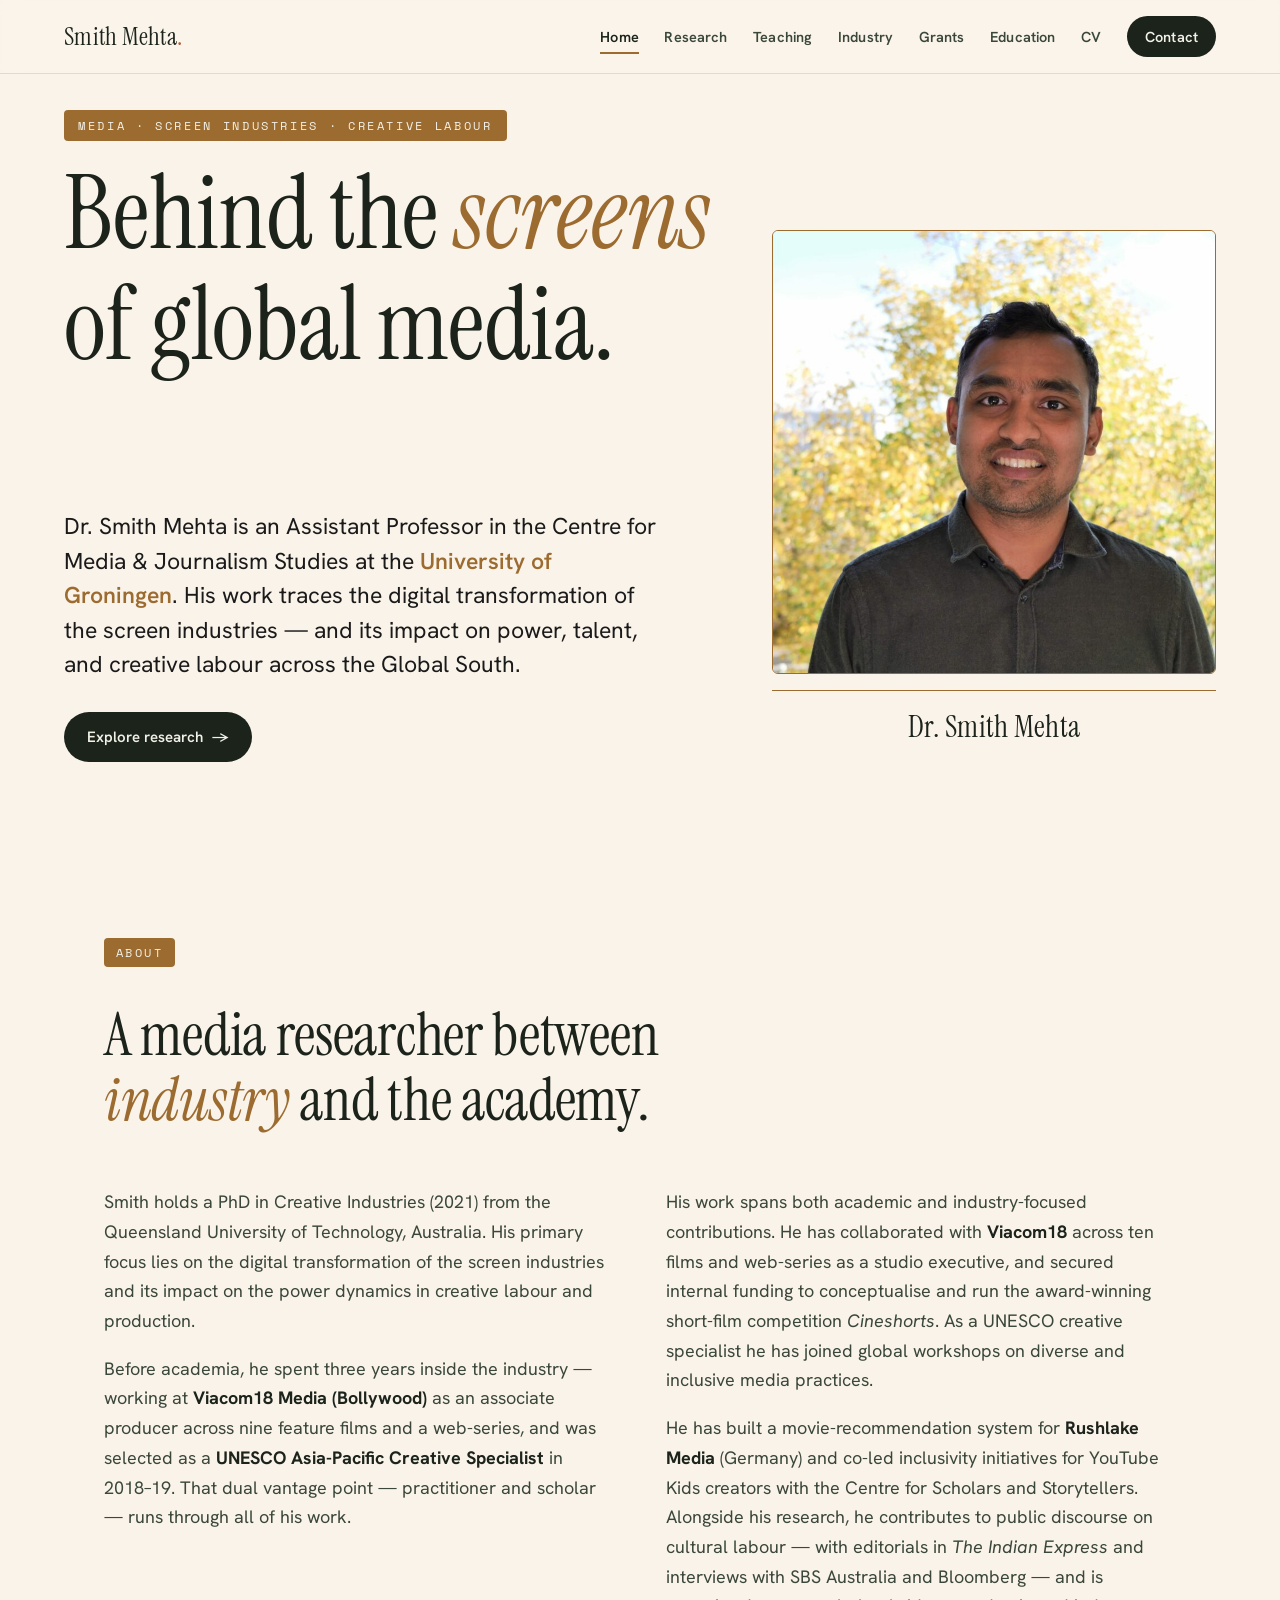
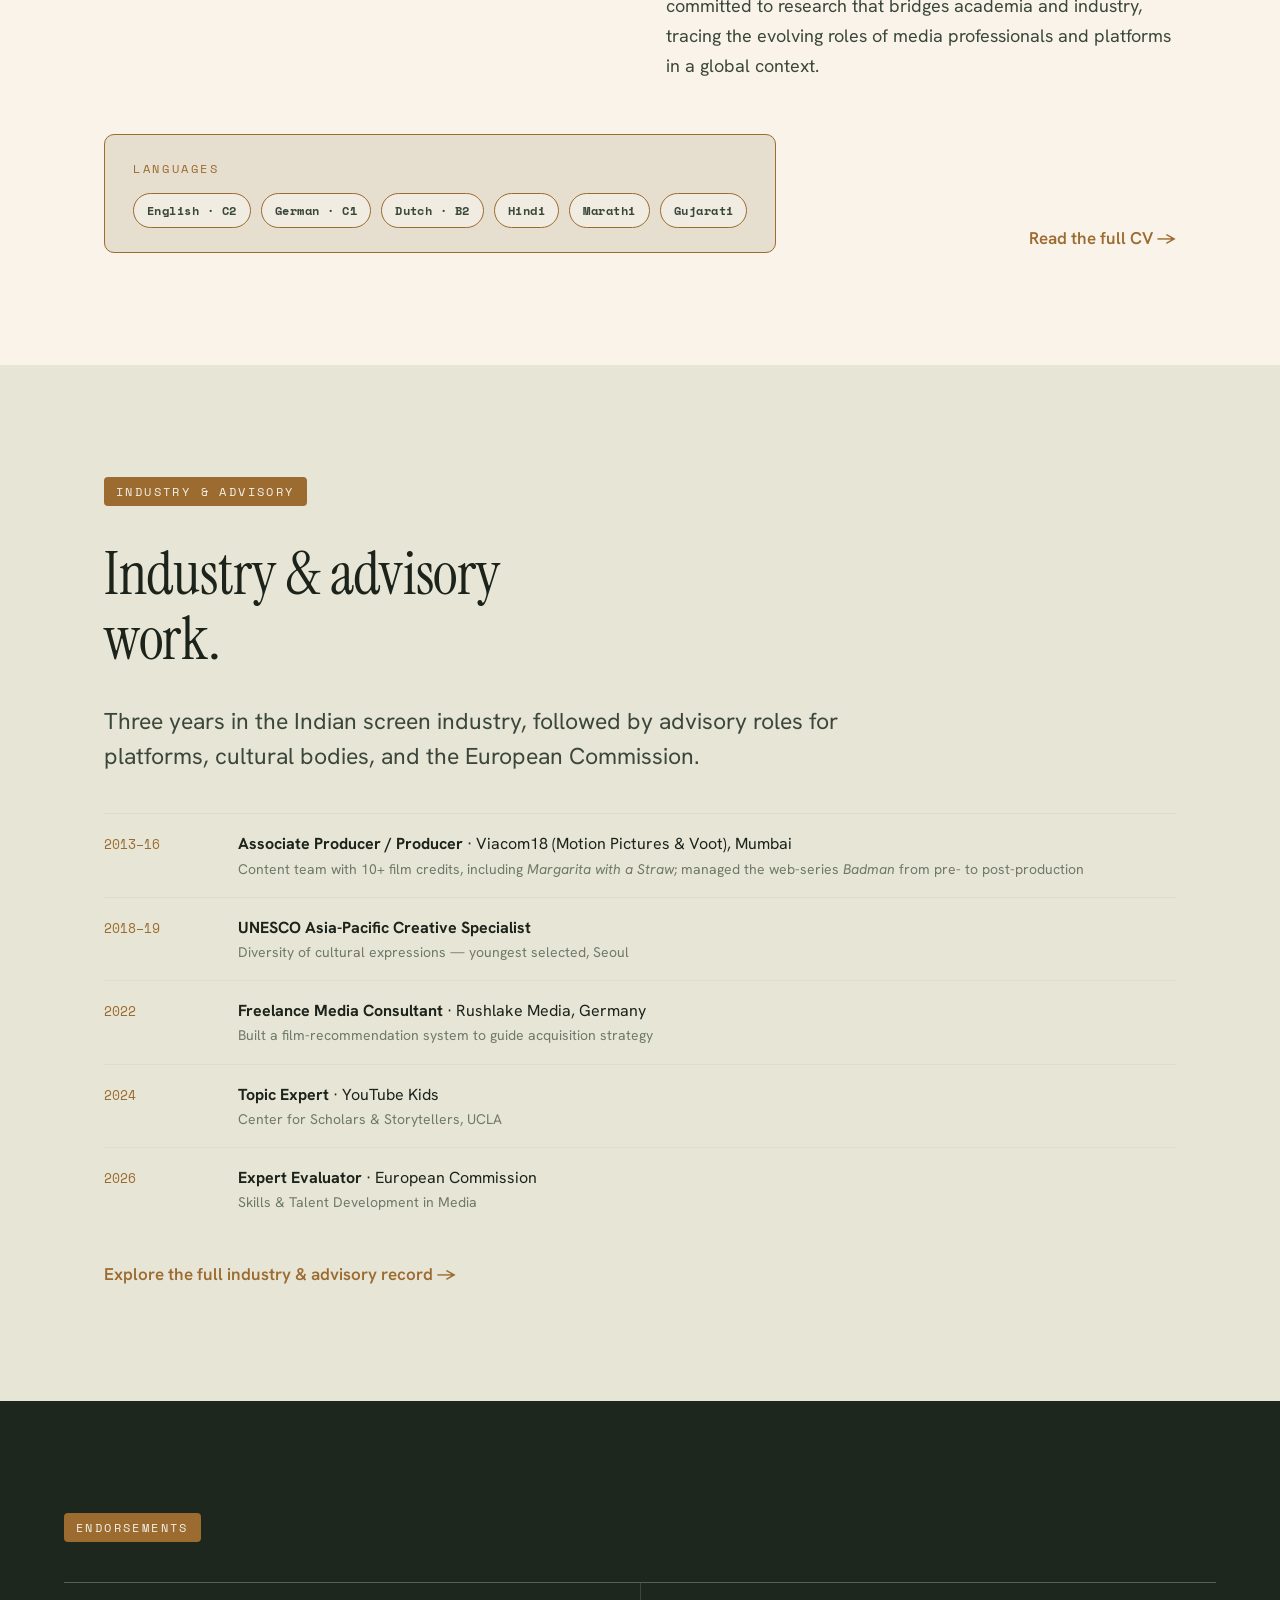
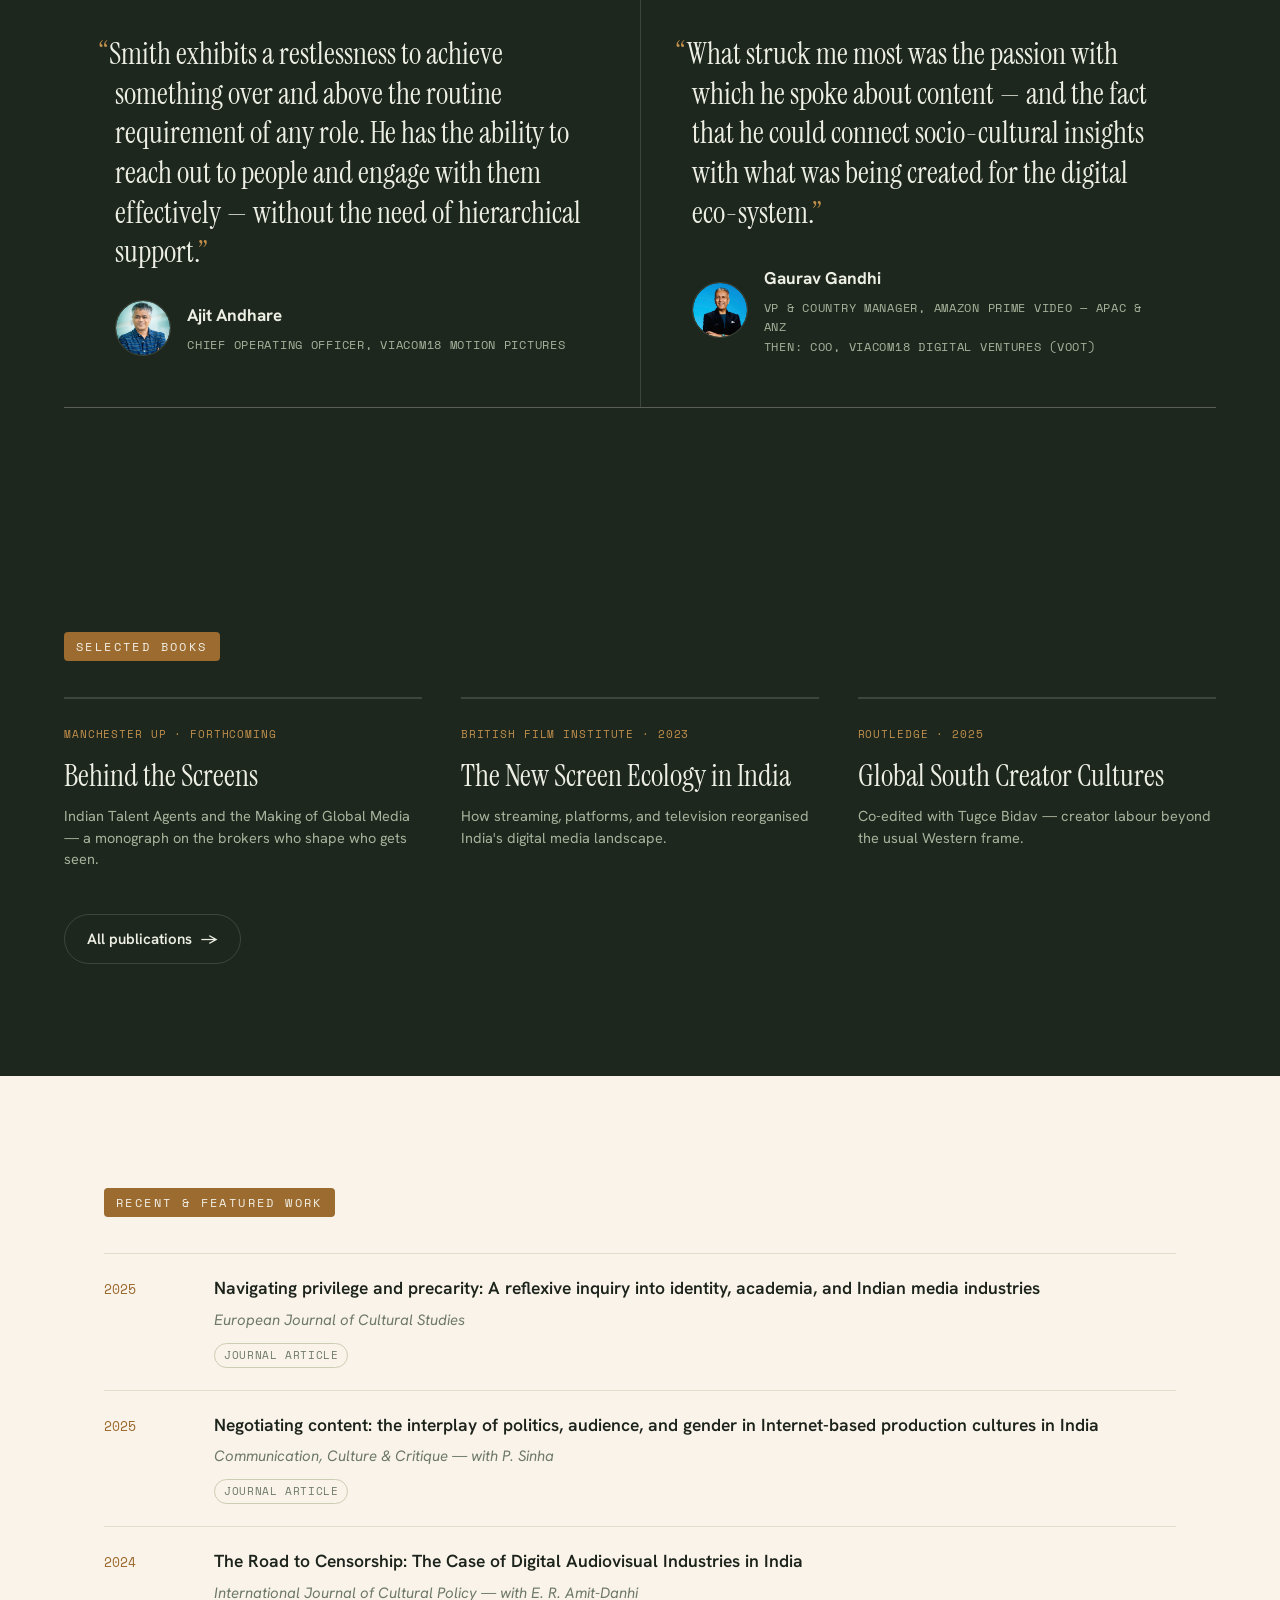
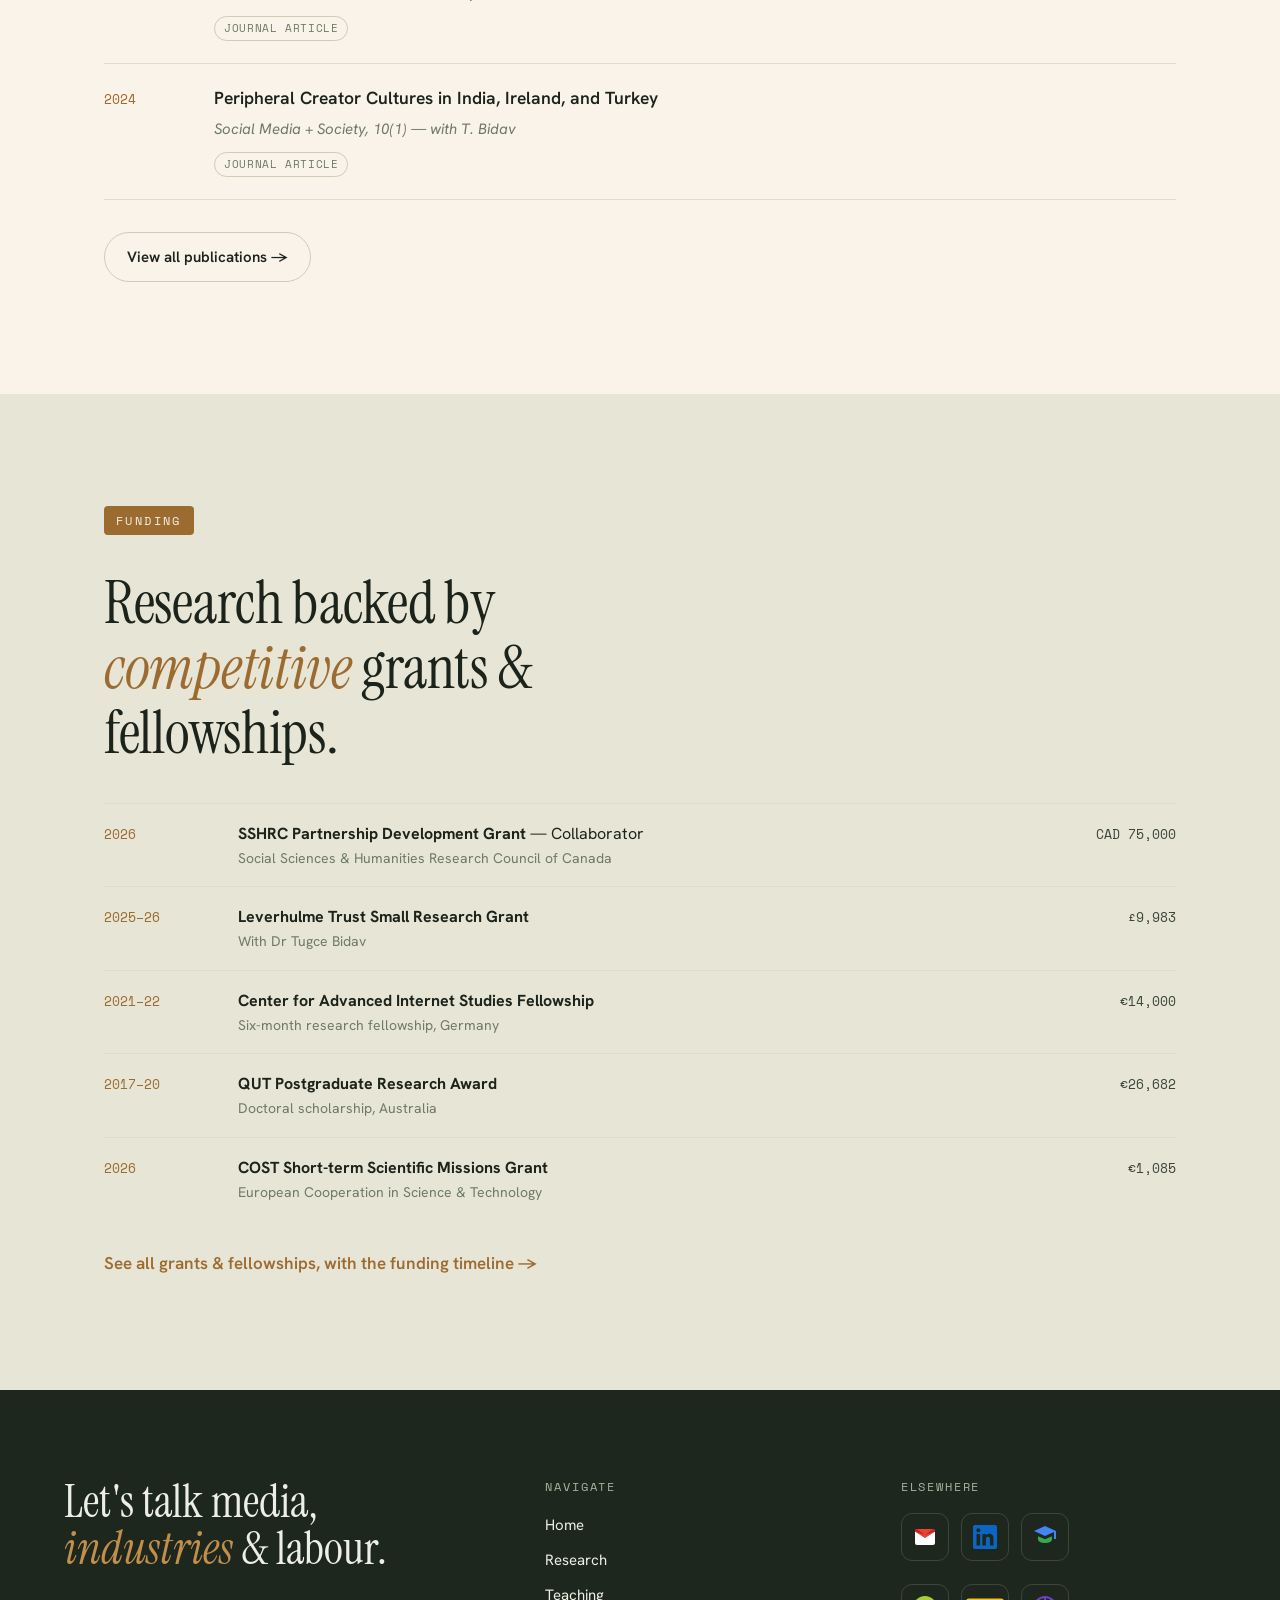
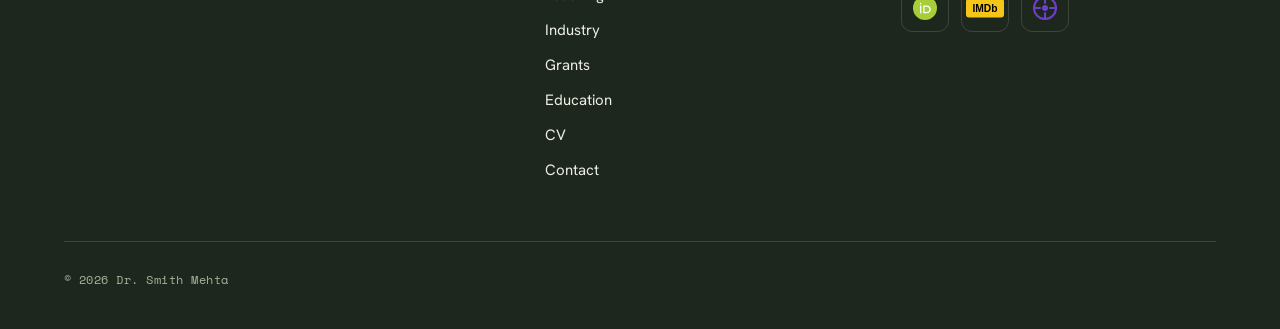
==== commit 62355f23: "Add files via upload" ====
--- a/index.html
+++ b/index.html
@@ -90,8 +90,7 @@
     <h2 class="display" style="max-width:18ch; margin-bottom:22px;">Industry &amp; advisory work.</h2>
     <p class="lead" style="max-width:62ch; margin:0 0 40px;">Three years in the Indian screen industry, followed by advisory roles for platforms, cultural bodies, and the European Commission.</p>
     <div class="ind-list">
-      <div class="list-line"><div class="yr">2013–14</div><div class="main"><b>Associate Producer</b> · Viacom18 Motion Pictures, Mumbai<span class="sub">Content team with 10+ film credits, including <i>Margarita with a Straw</i></span></div><div class="amt"></div></div>
-      <div class="list-line"><div class="yr">2015–16</div><div class="main"><b>Producer</b> · Voot (Viacom18 Digital), Mumbai<span class="sub">Managed the web-series <i>Badman</i> from pre- to post-production</span></div><div class="amt"></div></div>
+      <div class="list-line"><div class="yr">2013–16</div><div class="main"><b>Associate Producer / Producer</b> · Viacom18 (Motion Pictures &amp; Voot), Mumbai<span class="sub">Content team with 10+ film credits, including <i>Margarita with a Straw</i>; managed the web-series <i>Badman</i> from pre- to post-production</span></div><div class="amt"></div></div>
       <div class="list-line"><div class="yr">2018–19</div><div class="main"><b>UNESCO Asia-Pacific Creative Specialist</b><span class="sub">Diversity of cultural expressions — youngest selected, Seoul</span></div><div class="amt"></div></div>
       <div class="list-line"><div class="yr">2022</div><div class="main"><b>Freelance Media Consultant</b> · Rushlake Media, Germany<span class="sub">Built a film-recommendation system to guide acquisition strategy</span></div><div class="amt"></div></div>
       <div class="list-line"><div class="yr">2024</div><div class="main"><b>Topic Expert</b> · YouTube Kids<span class="sub">Center for Scholars &amp; Storytellers, UCLA</span></div><div class="amt"></div></div>
--- a/style.css
+++ b/style.css
@@ -580,6 +580,8 @@
   body { font-size: 16px; }
   .book-row, .exp-grid, .stat-row { grid-template-columns: 1fr; }
   .rev-grid { grid-template-columns: 1fr !important; }
+  .vid-grid { grid-template-columns: 1fr !important; gap: 20px !important; }
+  .vid-title { font-size: 24px; }
   .tm-grid { grid-template-columns: 1fr; }
   .pub { grid-template-columns: 1fr; gap: 6px; }
   .pub .yr { padding-top: 0; }
@@ -590,7 +592,7 @@
 }
 
 /* ---------- Review cards ---------- */
-.rev-grid { display: grid; grid-template-columns: repeat(3, 1fr); gap: 1px; background: var(--line-deep); border: 1px solid var(--line-deep); }
+.rev-grid { display: grid; grid-template-columns: repeat(auto-fit, minmax(230px, 1fr)); gap: 1px; background: var(--line-deep); border: 1px solid var(--line-deep); }
 .rev-card { position: relative; display: flex; flex-direction: column; background: var(--deep); padding: 32px 28px 26px; text-decoration: none; overflow: hidden; transition: background .25s; }
 .rev-card::before { content: ""; position: absolute; left: 0; top: 0; bottom: 0; width: 3px; background: var(--clay); transform: scaleY(0); transform-origin: top; transition: transform .3s cubic-bezier(.2,.8,.3,1); }
 .rev-card:hover { background: var(--deep-2); }
@@ -601,3 +603,18 @@
 .rev-go { margin-top: auto; padding-top: 26px; font-family: var(--sans); font-weight: 600; font-size: 14px; color: var(--clay-2); display: inline-flex; align-items: center; gap: 7px; }
 .rev-card:hover .rev-go .arr { transform: translateX(4px); }
 .rev-go .arr { transition: transform .25s; }
+
+/* ---------- Video / interview cards ---------- */
+.vid-grid { display: grid; grid-template-columns: repeat(auto-fill, minmax(340px, 1fr)); gap: 28px; }
+.vid-card { display: flex; flex-direction: column; text-decoration: none; border: 1px solid var(--line-2); background: var(--paper); transition: box-shadow .25s, transform .25s; }
+.vid-card:hover { box-shadow: 0 14px 40px rgba(0,0,0,.12); transform: translateY(-3px); }
+.vid-thumb { position: relative; display: block; aspect-ratio: 16/9; background-size: cover; background-position: center; }
+.vid-play { position: absolute; inset: 0; margin: auto; width: 58px; height: 58px; display: flex; align-items: center; justify-content: center; font-size: 20px; color: var(--paper); background: var(--clay); border-radius: 50%; padding-left: 3px; box-shadow: 0 6px 20px rgba(0,0,0,.3); transition: transform .25s; }
+.vid-card:hover .vid-play { transform: scale(1.1); }
+.vid-body { display: flex; flex-direction: column; padding: 22px 24px 24px; }
+.vid-meta { font-family: var(--mono); font-size: 11.5px; letter-spacing: .08em; text-transform: uppercase; color: var(--clay); margin-bottom: 10px; }
+.vid-title { font-family: var(--display); font-size: 27px; line-height: 1.1; color: var(--ink); margin-bottom: 12px; }
+.vid-desc { font-size: 14.5px; line-height: 1.55; color: var(--ink-soft); margin-bottom: 18px; }
+.vid-go { margin-top: auto; font-family: var(--sans); font-weight: 600; font-size: 14px; color: var(--clay); display: inline-flex; align-items: center; gap: 7px; }
+.vid-card:hover .vid-go .arr { transform: translateX(4px); }
+.vid-go .arr { transition: transform .25s; }
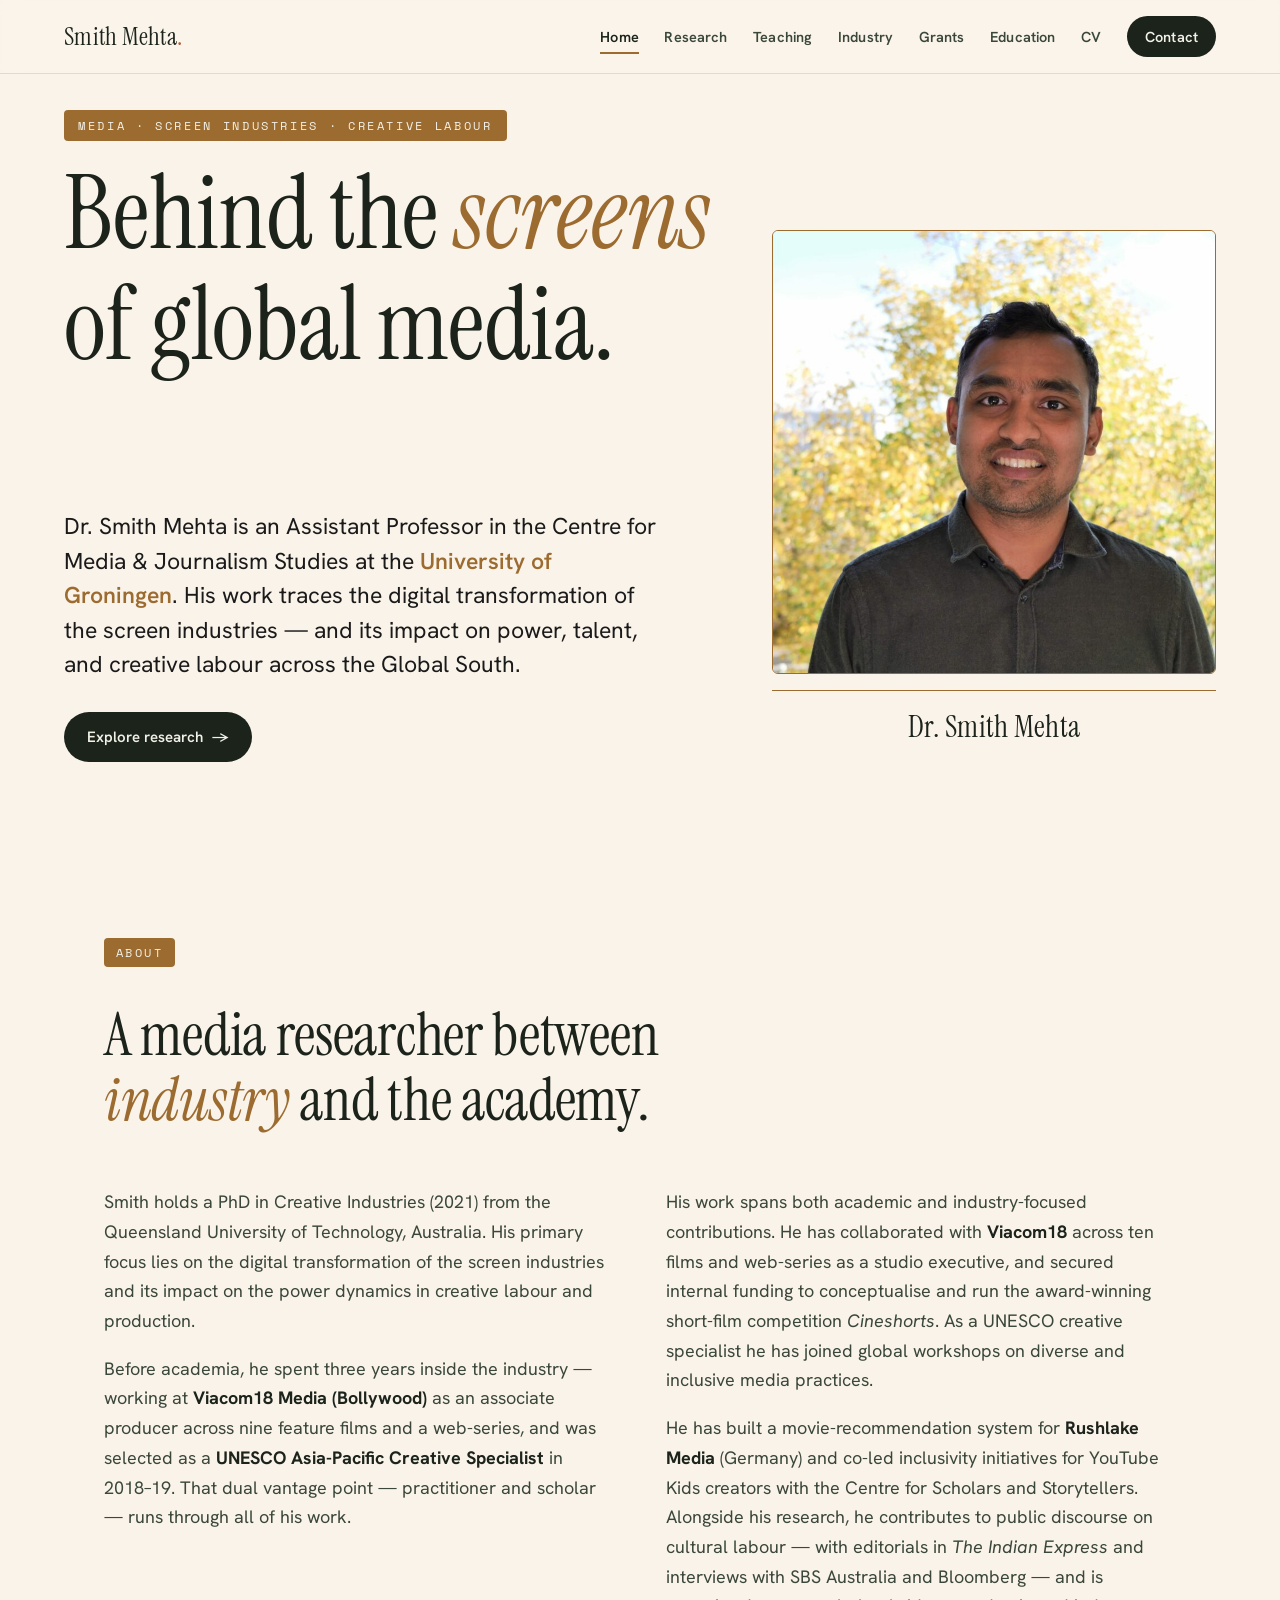
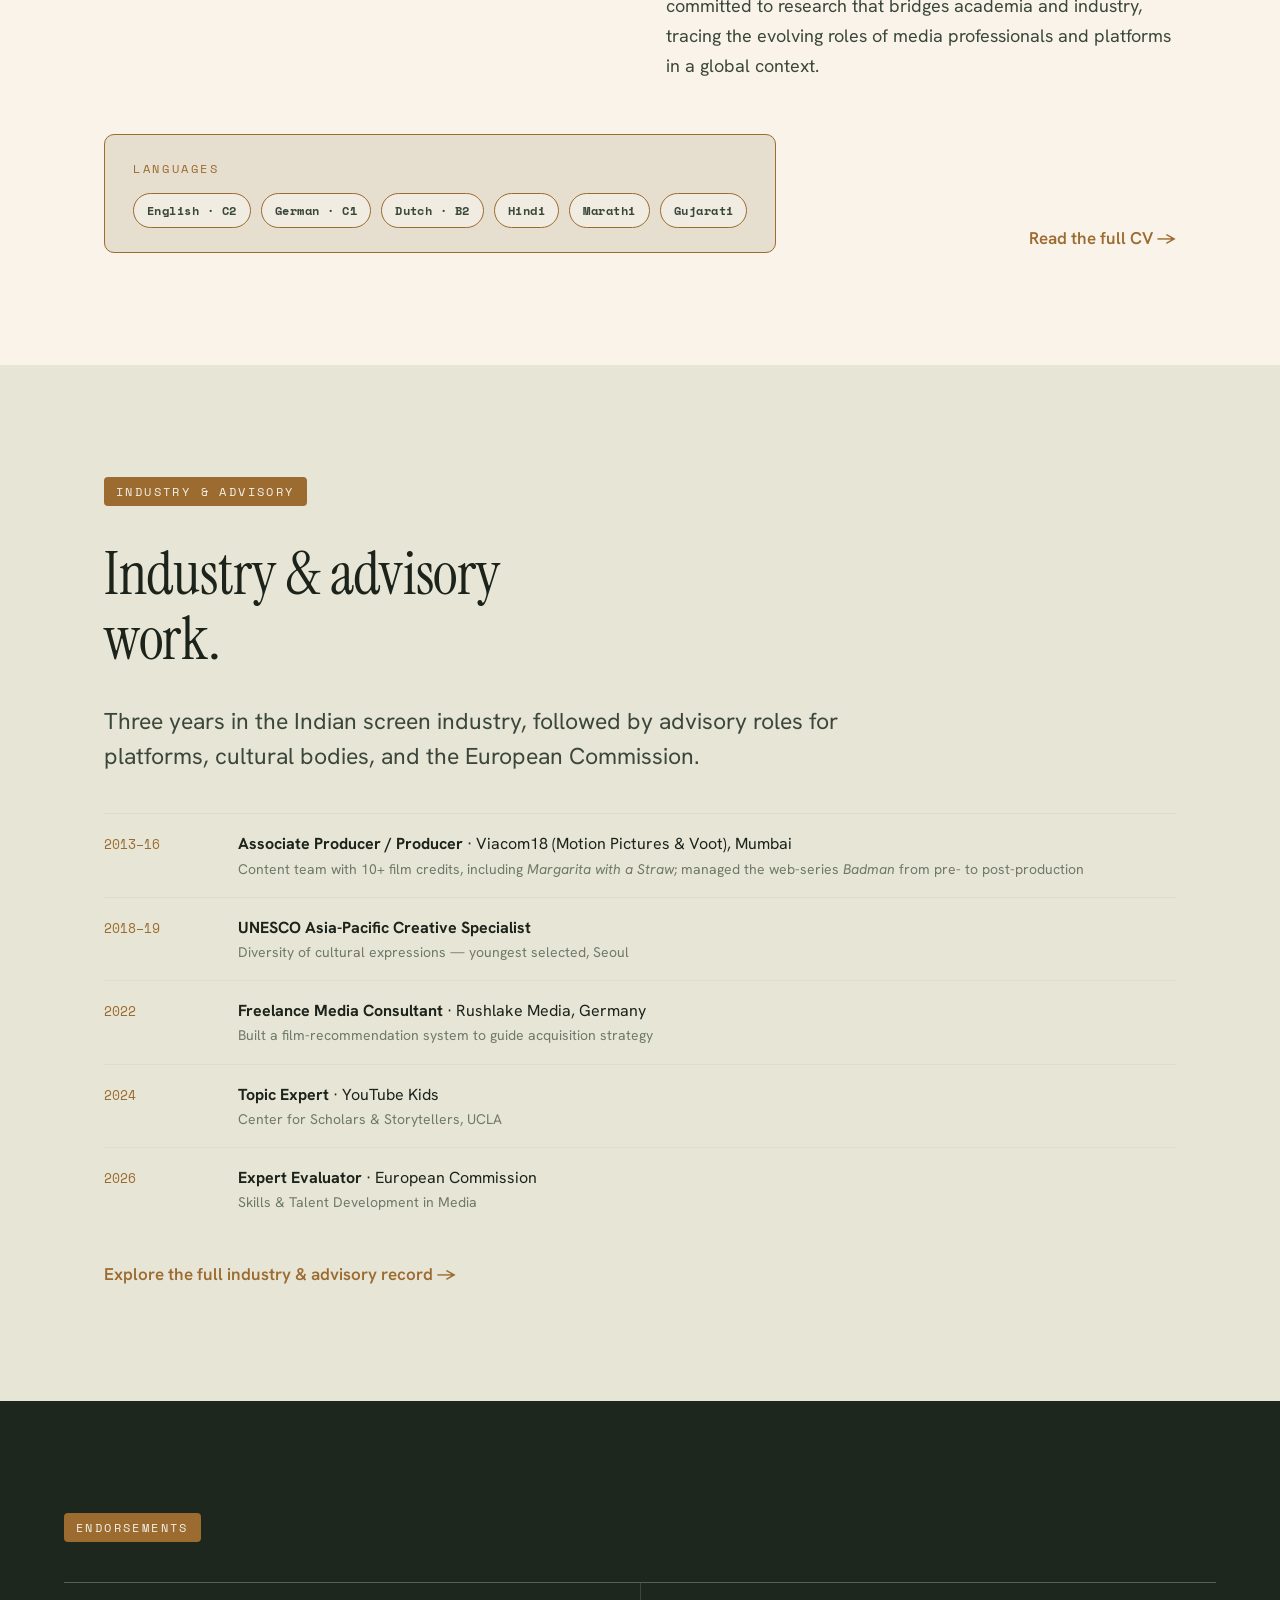
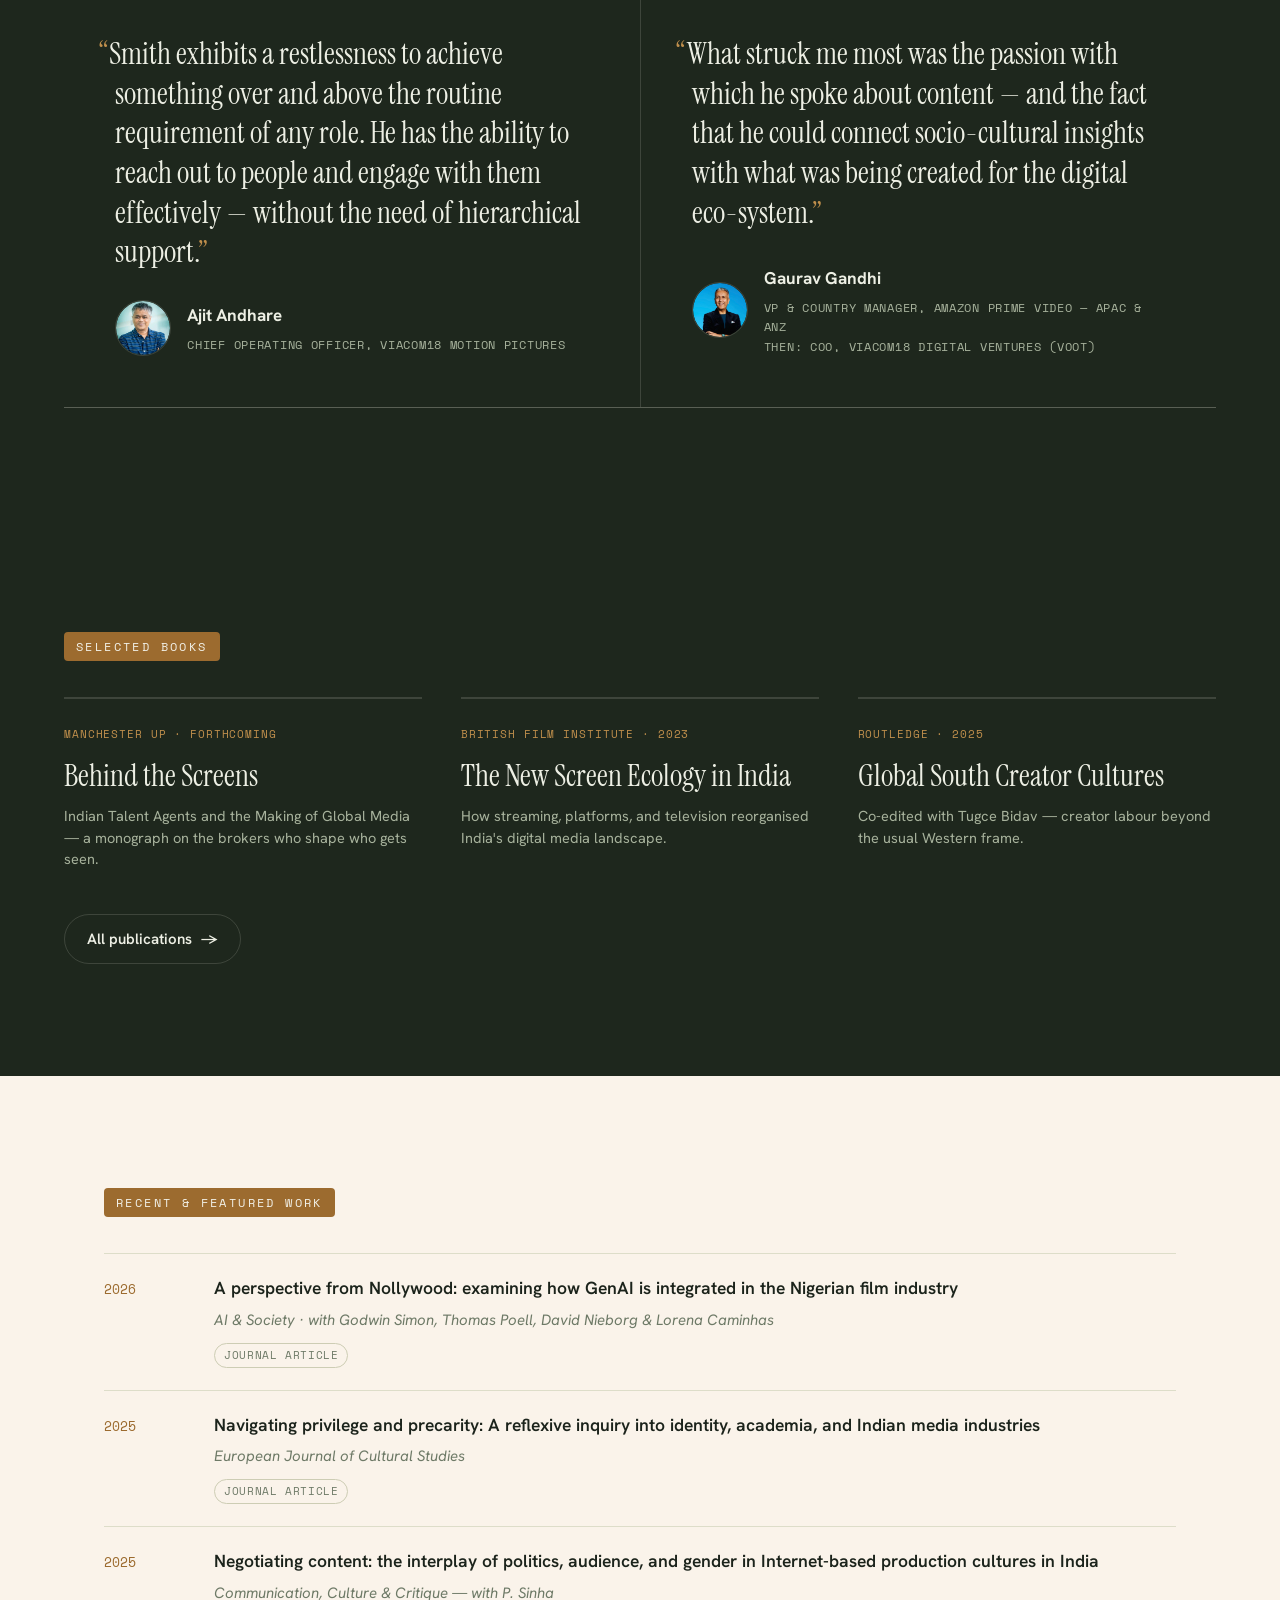
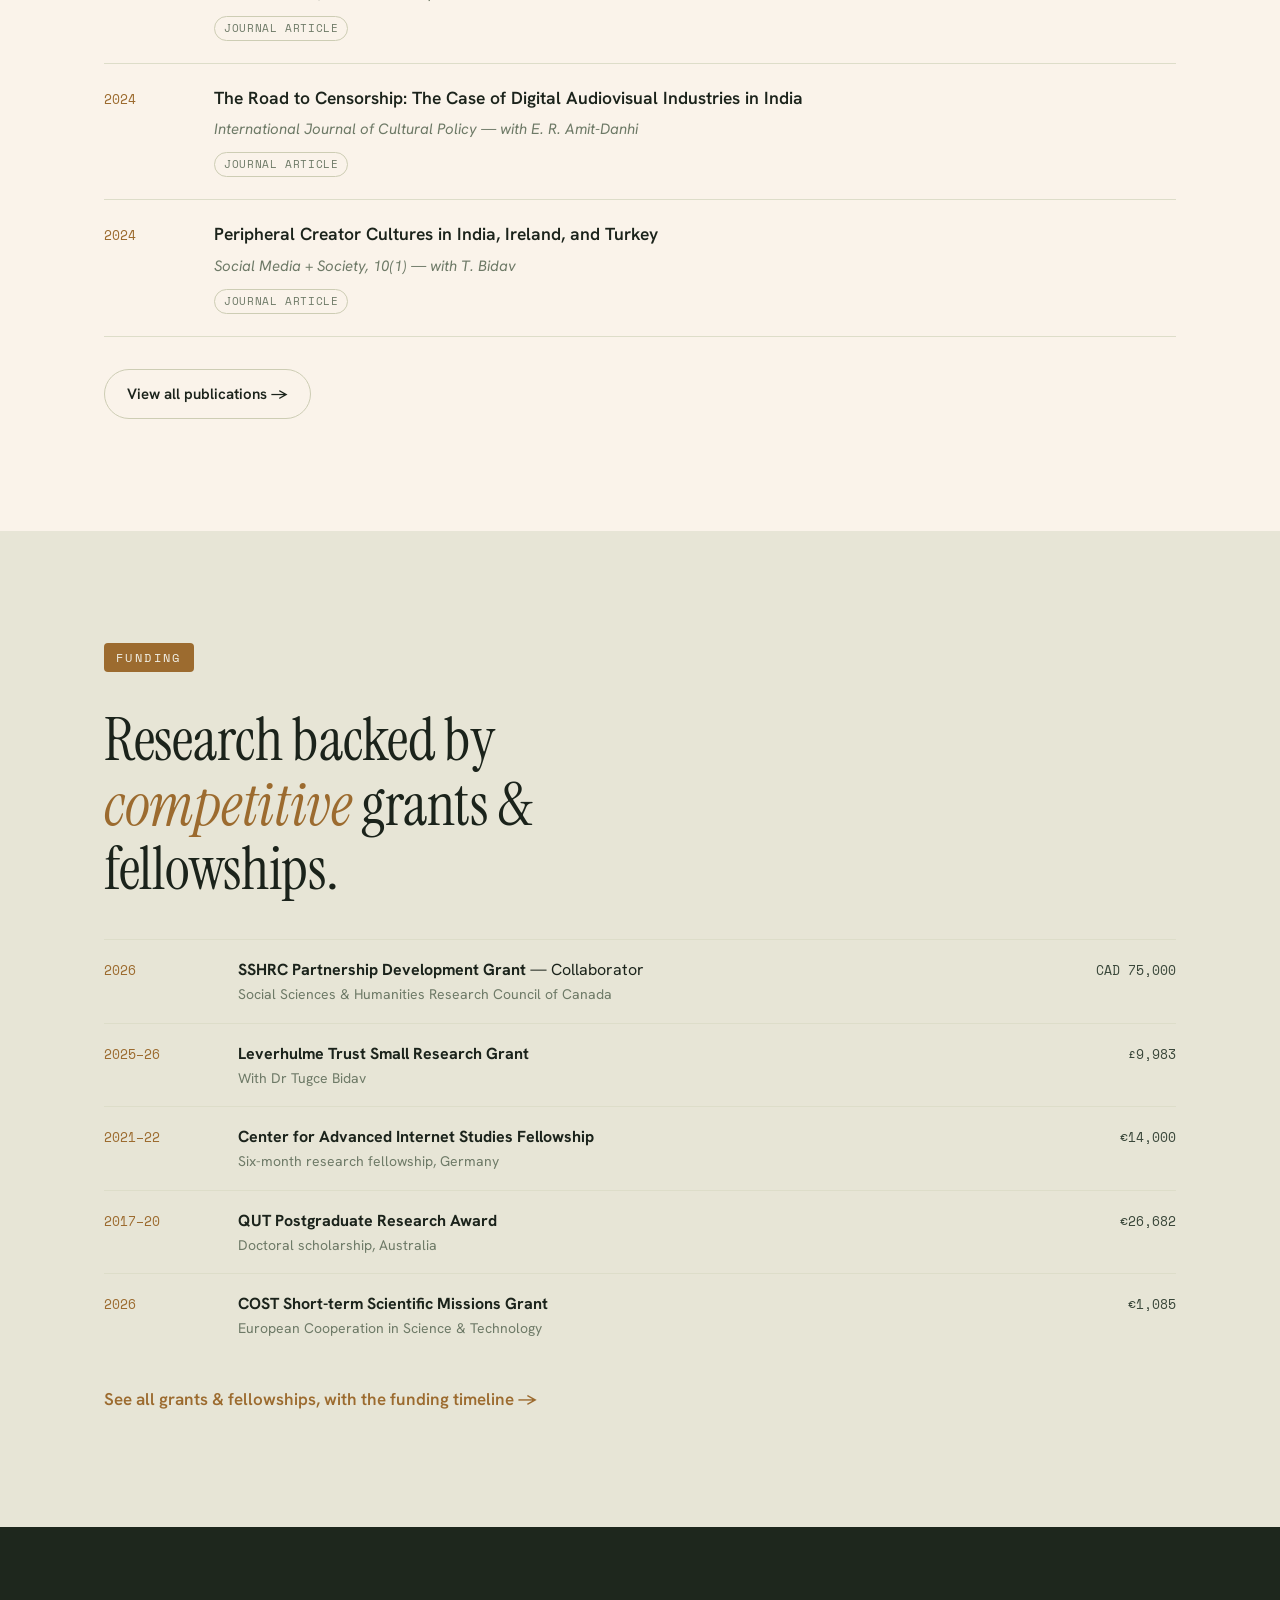
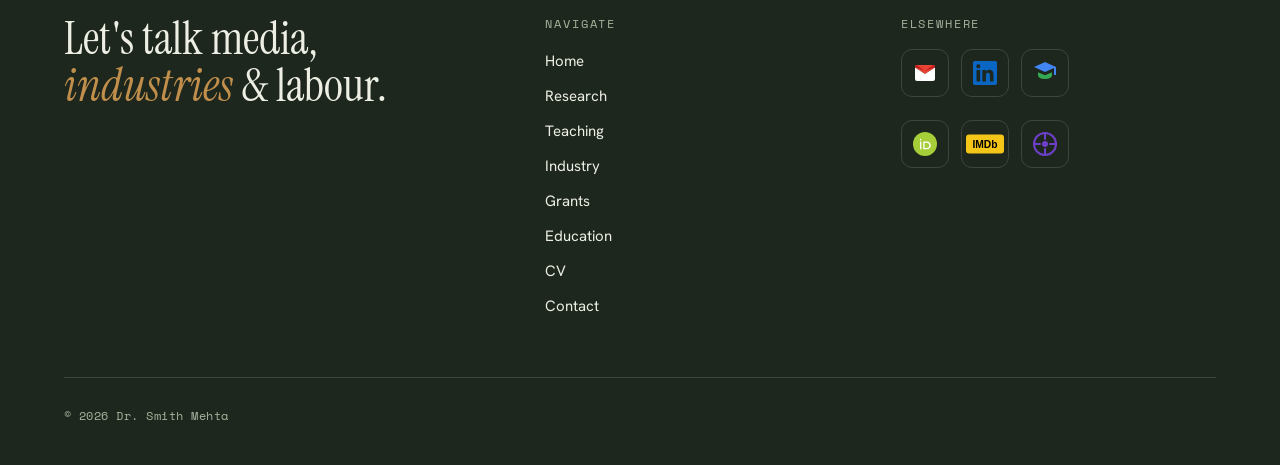
==== commit 513fa840: "Add files via upload" ====
--- a/index.html
+++ b/index.html
@@ -160,6 +160,14 @@
     <p class="section-label"><span class="sl-mark">Recent &amp; featured work</span></p>
     <div class="pub-list">
       <article class="pub">
+        <div class="yr">2026</div>
+        <div class="body">
+          <p class="title"><a class="title-link" href="https://doi.org/10.1007/s00146-026-03220-5" target="_blank" rel="noopener">A perspective from Nollywood: examining how GenAI is integrated in the Nigerian film industry</a></p>
+          <span class="venue">AI &amp; Society · with Godwin Simon, Thomas Poell, David Nieborg &amp; Lorena Caminhas</span>
+          <div class="meta"><span class="badge">Journal article</span></div>
+        </div>
+      </article>
+      <article class="pub">
         <div class="yr">2025</div>
         <div class="body">
           <p class="title"><a class="title-link" href="https://doi.org/10.1177/13675494251361366" target="_blank" rel="noopener">Navigating privilege and precarity: A reflexive inquiry into identity, academia, and Indian media industries</a></p>
